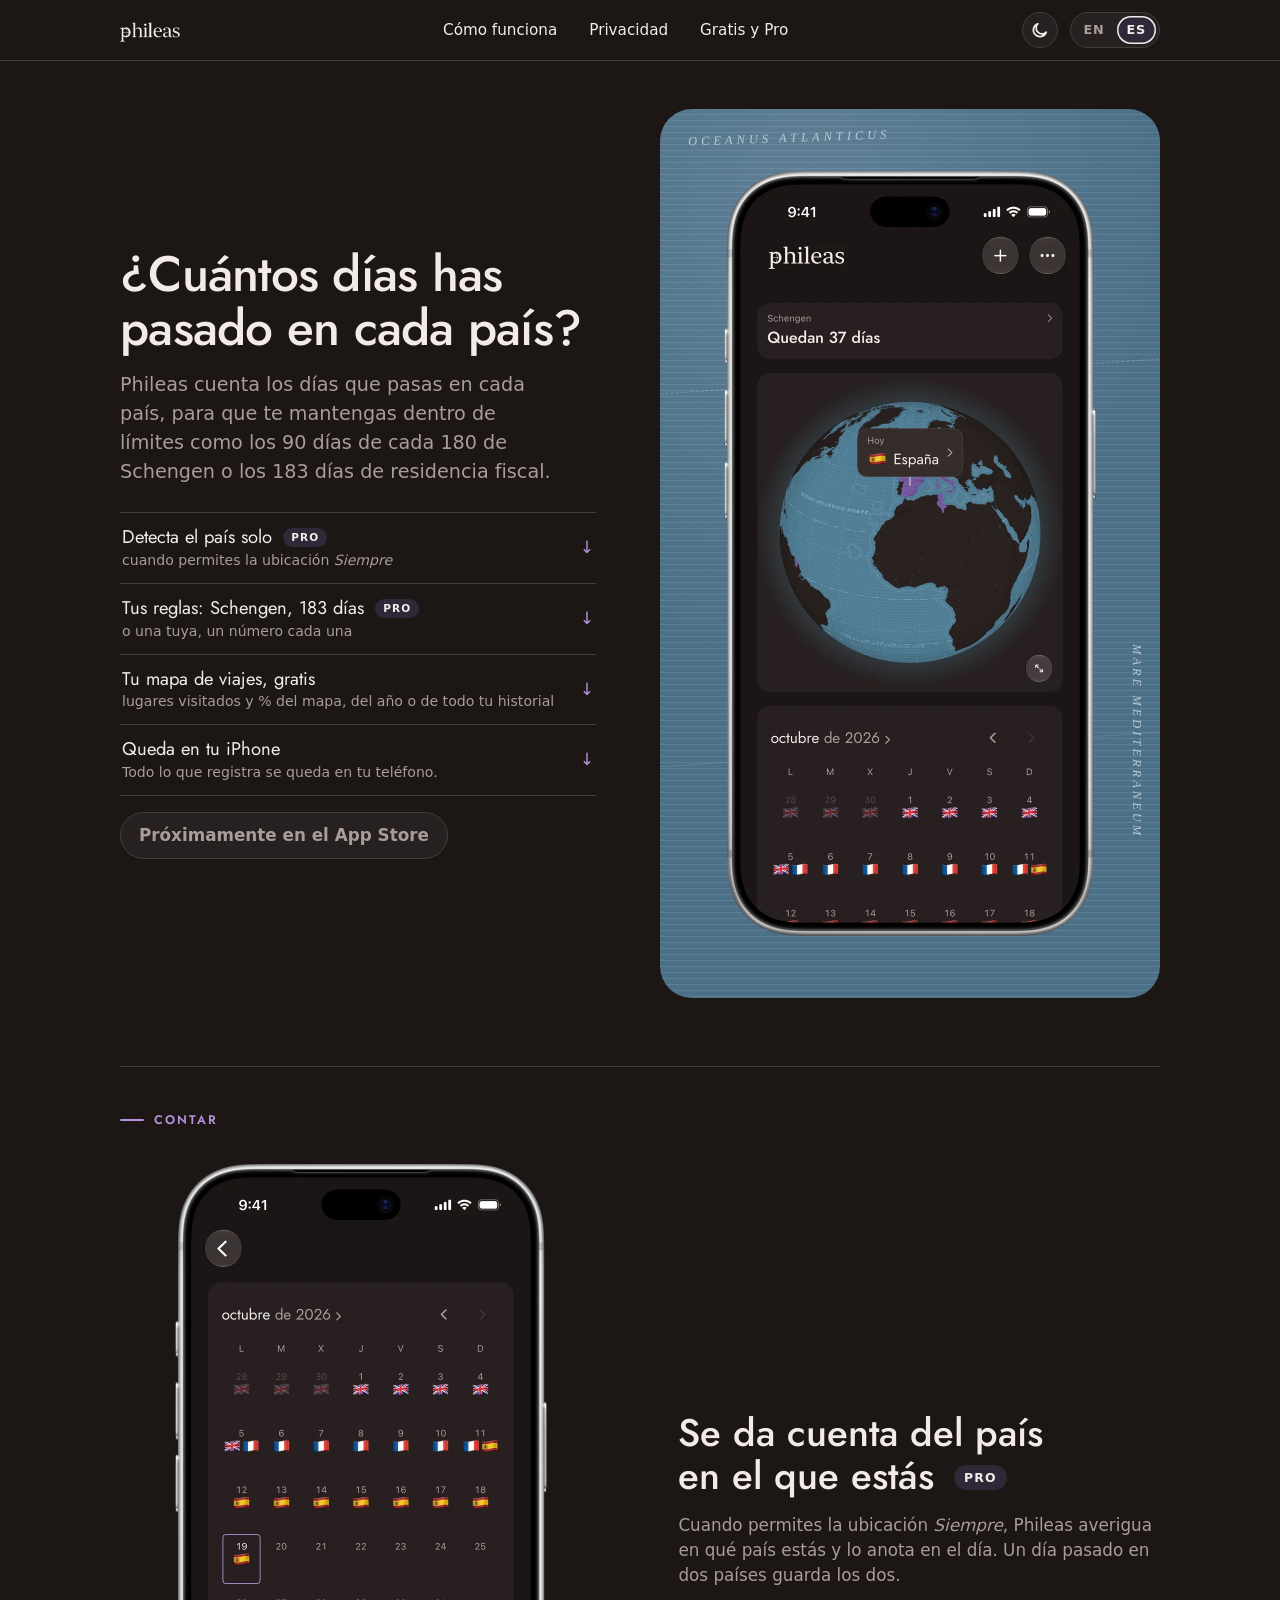
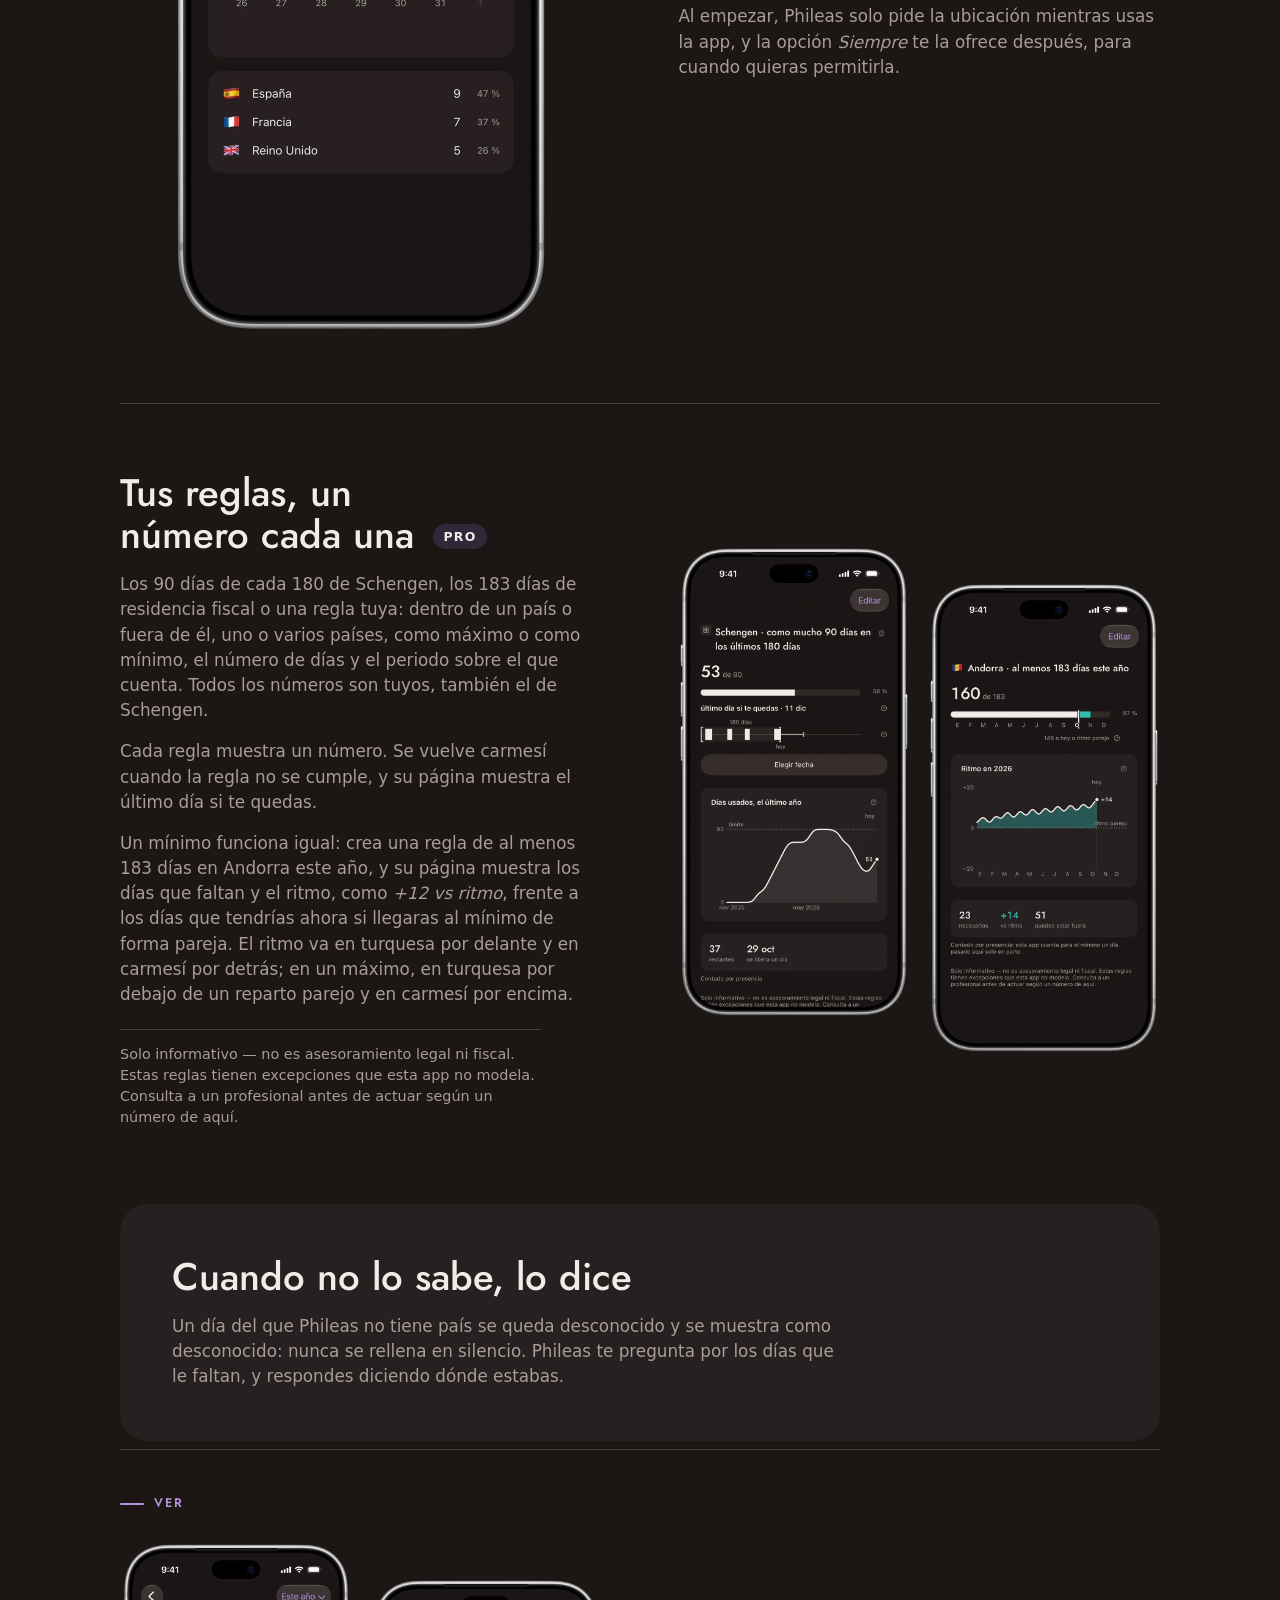
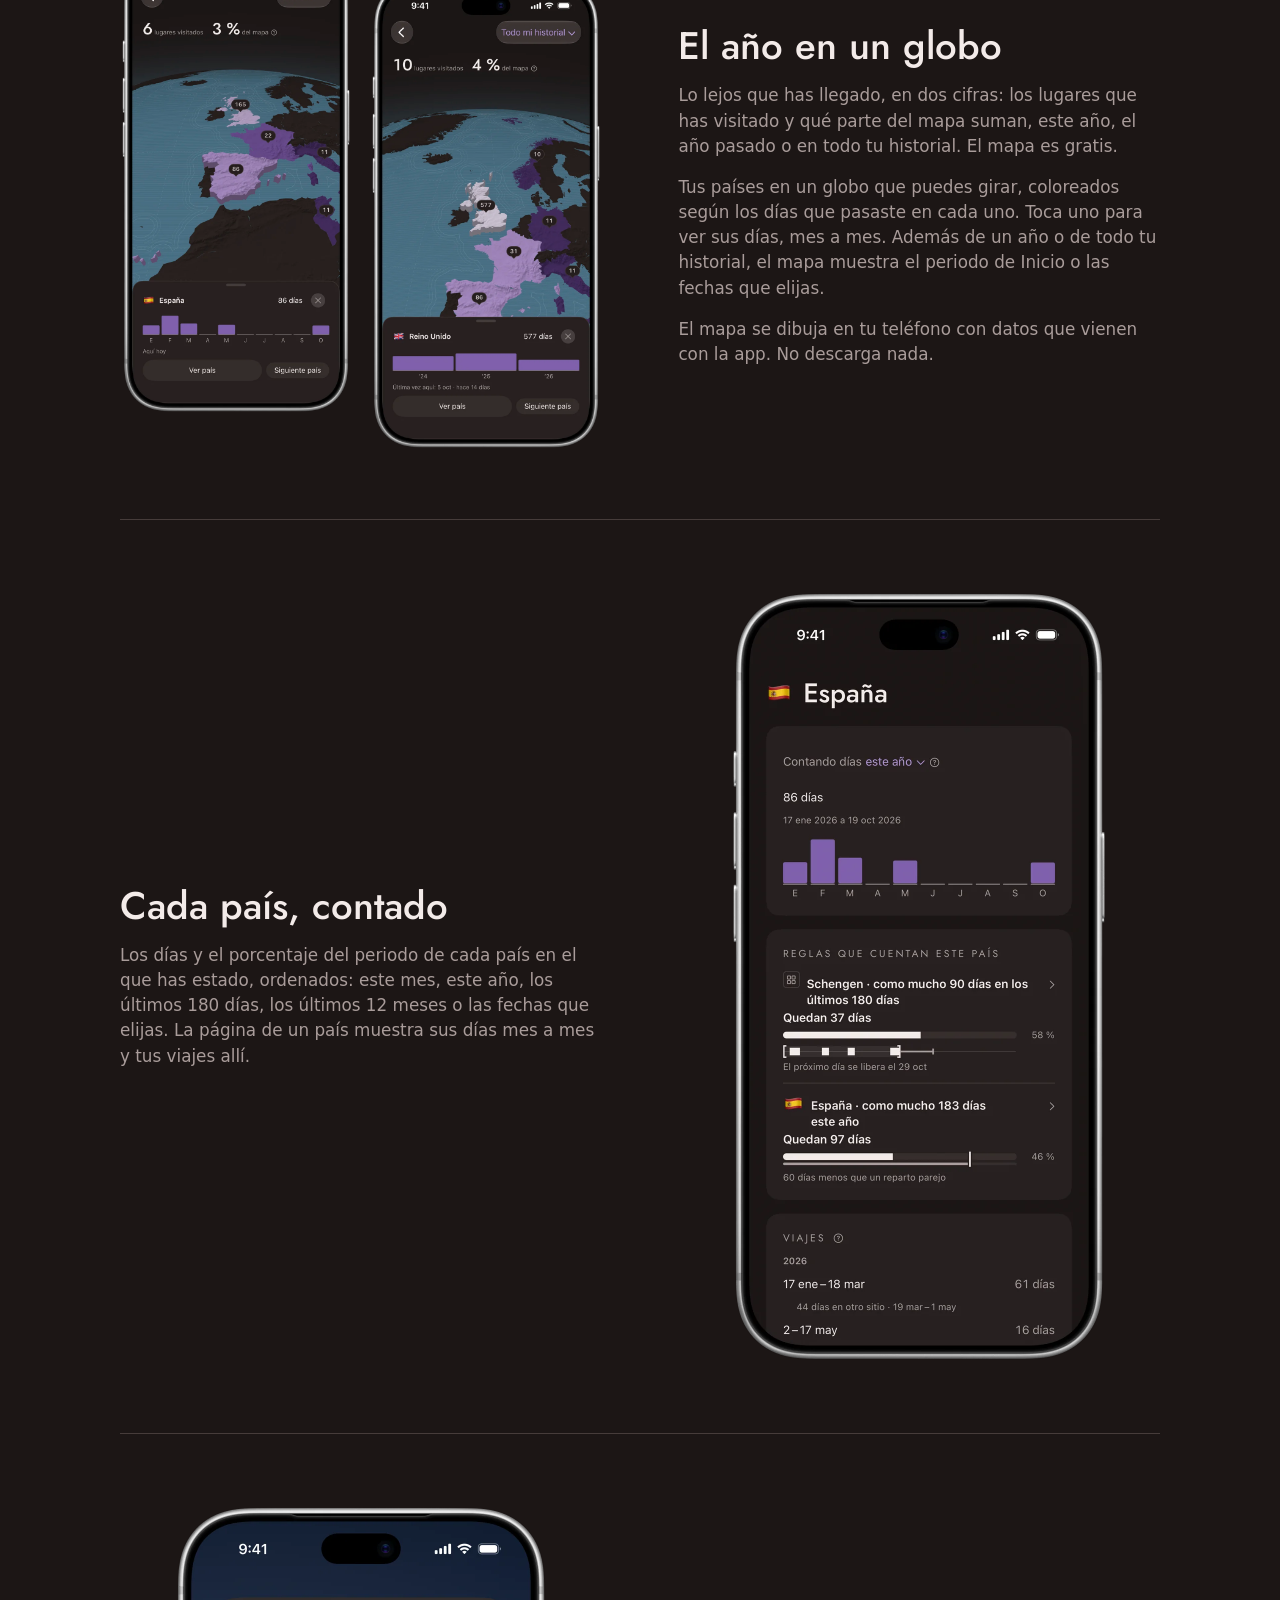
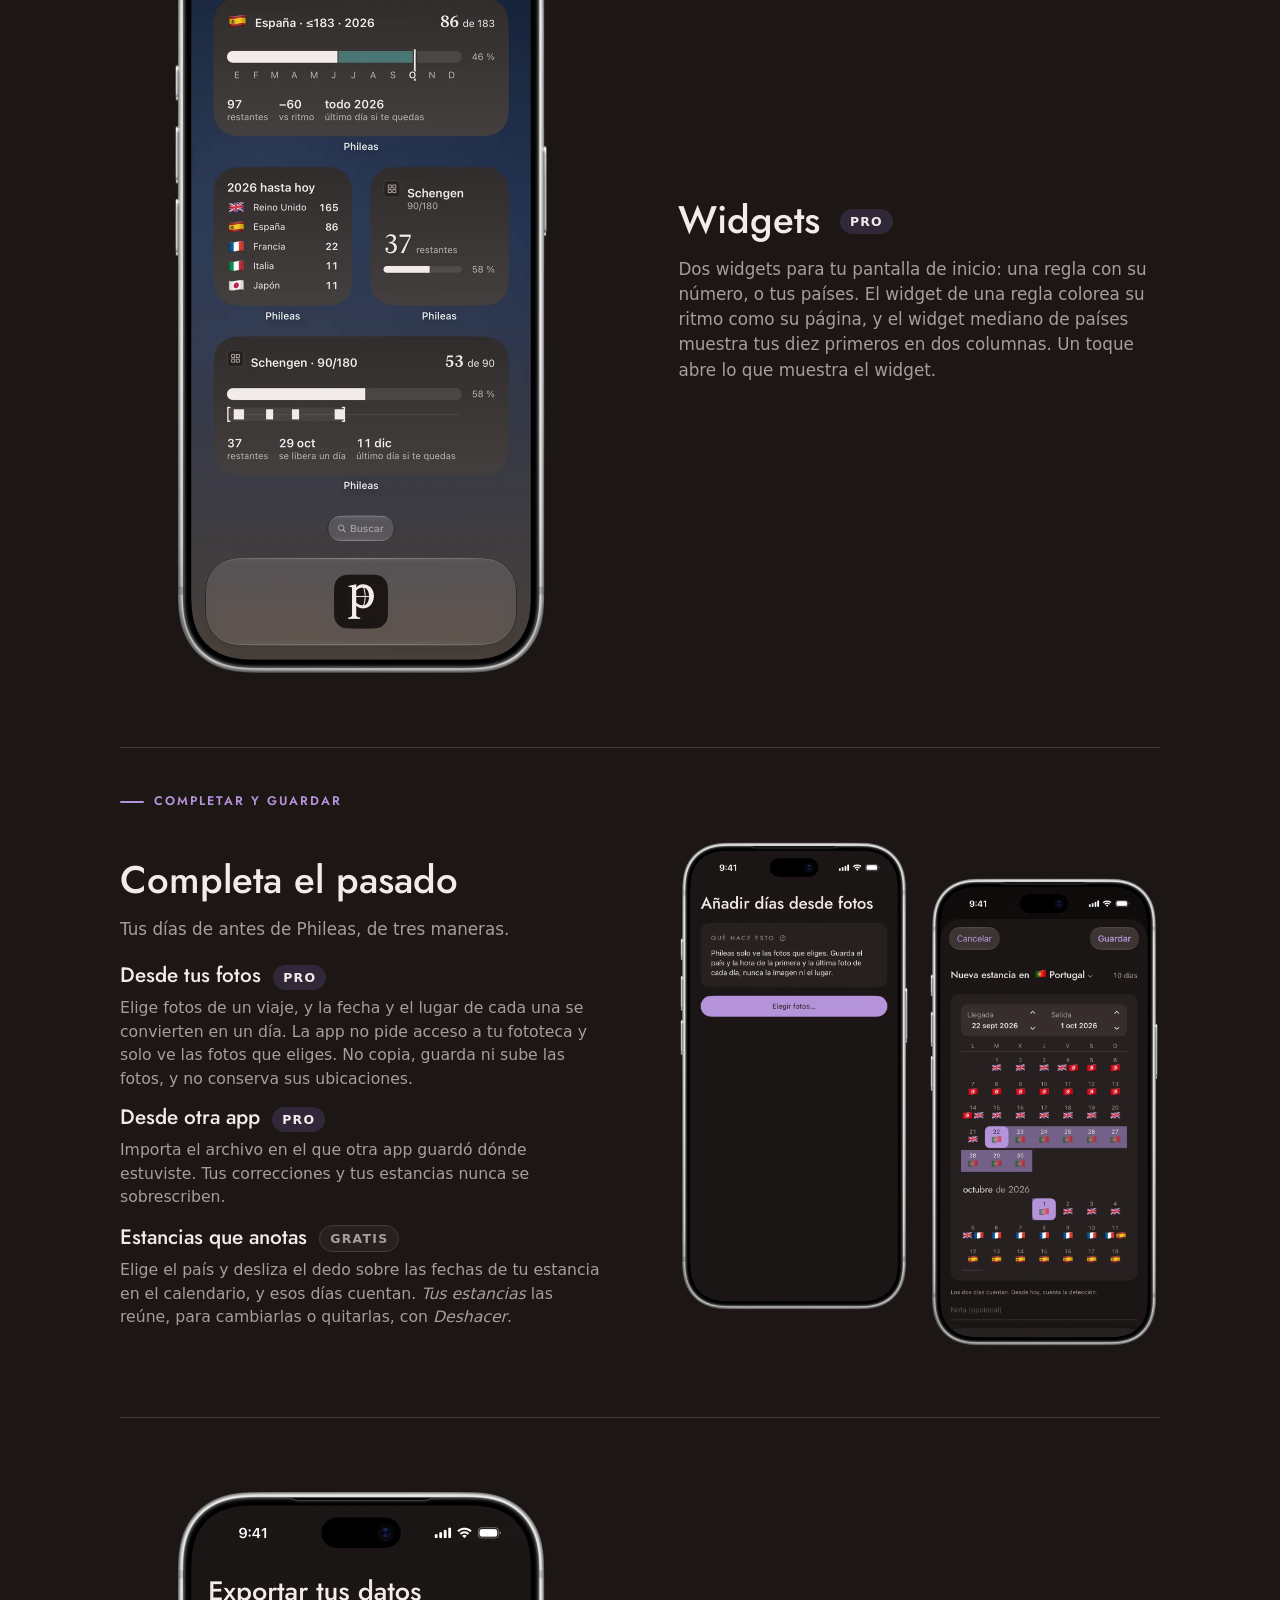
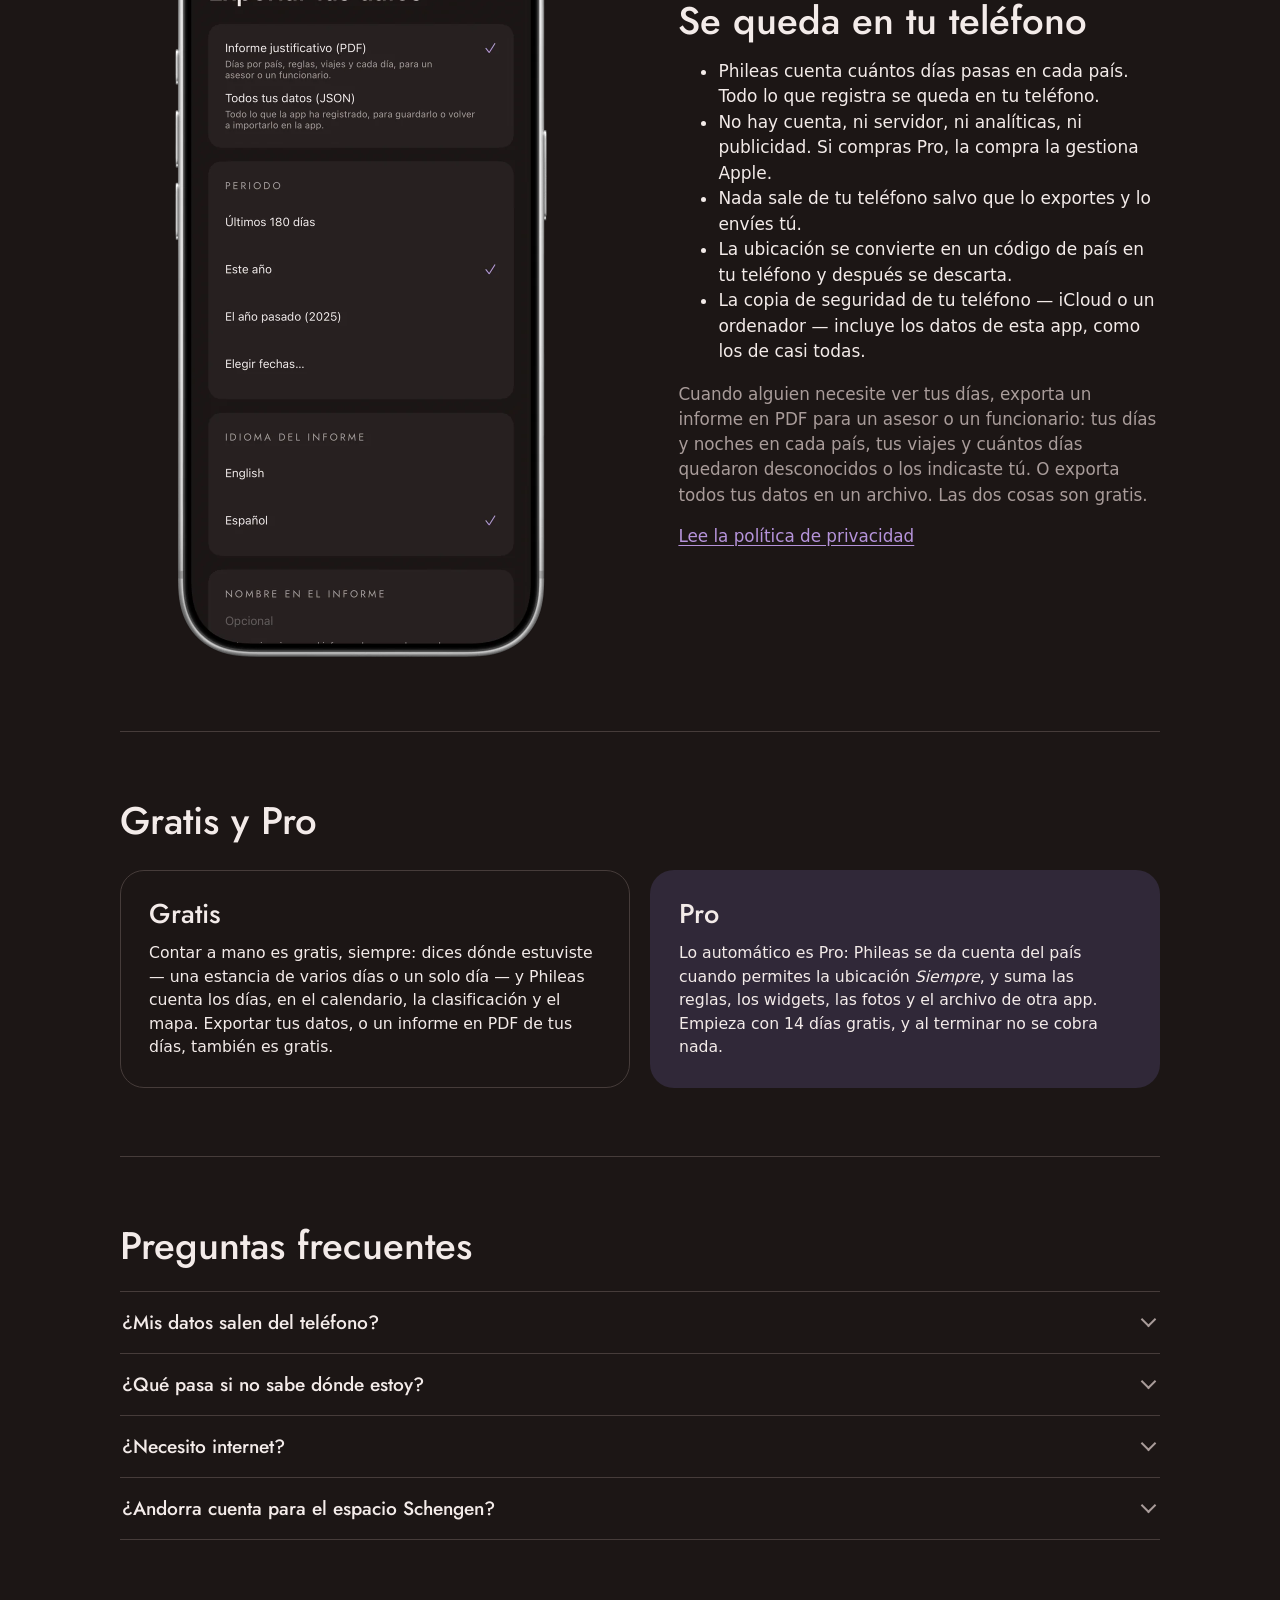
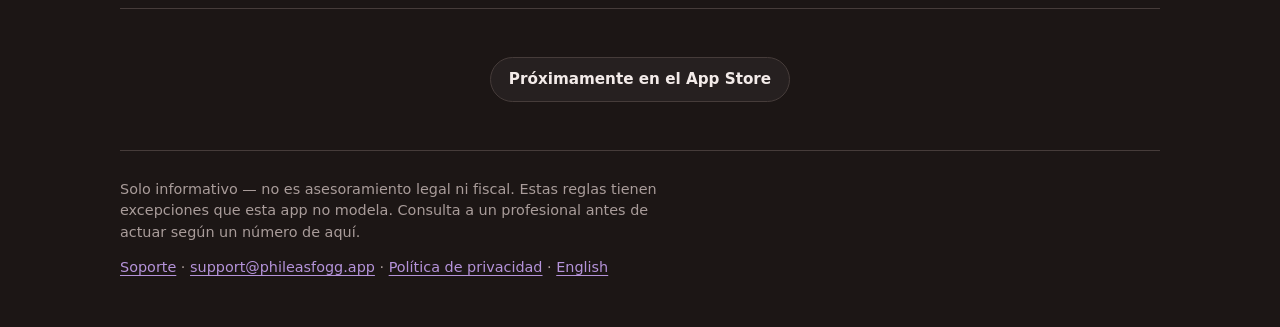
==== es/index.html @ a045a214 "The landing redrawn at build 40: new pictures (flags in lived order, the rules' colours, the widgets" ====
<!doctype html>
<html lang="es">
<head>
<meta charset="utf-8">
<meta name="viewport" content="width=device-width, initial-scale=1">
<title>Phileas — cuenta días por país: Schengen 90/180 y 183 días</title>
<meta name="description" content="Phileas cuenta los días que pasas en cada país para respetar límites como los 90 días de cada 180 de Schengen o los 183 de residencia fiscal.">
<meta name="color-scheme" content="dark">
<script>(function(){var K="phileas-theme",r=document.documentElement,w=1;function stored(){try{return localStorage.getItem(K)==="light"}catch(x){return null}}function show(l){if(l)r.setAttribute("data-theme","light");else r.removeAttribute("data-theme");var c=document.getElementById("theme-light");if(c)c.checked=l}function sync(){var l=stored();if(w&&l!==null)show(l)}sync();document.addEventListener("DOMContentLoaded",sync);window.addEventListener("pageshow",function(e){if(e.persisted)sync()});document.addEventListener("change",function(e){var c=e.target;if(c.id!=="theme-light")return;show(c.checked);try{if(c.checked)localStorage.setItem(K,"light");else localStorage.removeItem(K)}catch(x){w=0}})})();</script>
<link rel="canonical" href="https://phileasfogg.app/es/">
<link rel="alternate" hreflang="en" href="https://phileasfogg.app/">
<link rel="alternate" hreflang="es" href="https://phileasfogg.app/es/">
<link rel="alternate" hreflang="x-default" href="https://phileasfogg.app/">
<meta property="og:type" content="website">
<meta property="og:site_name" content="Phileas">
<meta property="og:title" content="Phileas — cuenta días por país: Schengen 90/180 y 183 días">
<meta property="og:description" content="Phileas cuenta los días que pasas en cada país para respetar límites como los 90 días de cada 180 de Schengen o los 183 de residencia fiscal.">
<meta property="og:url" content="https://phileasfogg.app/es/">
<meta property="og:locale" content="es_ES">
<meta property="og:image" content="https://phileasfogg.app/pictures/es/share-cc182453.jpg">
<meta property="og:image:width" content="1200">
<meta property="og:image:height" content="630">
<meta property="og:image:alt" content="Phileas en dos iPhone: un mapa de los países visitados este año y un mes con la bandera de cada día.">
<meta name="twitter:card" content="summary_large_image">
<meta name="twitter:title" content="Phileas — cuenta días por país: Schengen 90/180 y 183 días">
<meta name="twitter:description" content="Phileas cuenta los días que pasas en cada país para respetar límites como los 90 días de cada 180 de Schengen o los 183 de residencia fiscal.">
<meta name="twitter:image" content="https://phileasfogg.app/pictures/es/share-cc182453.jpg">
<meta name="twitter:image:alt" content="Phileas en dos iPhone: un mapa de los países visitados este año y un mes con la bandera de cada día.">
<link rel="icon" href="/favicon.svg" type="image/svg+xml">
<link rel="stylesheet" href="/site.css">
</head>
<body id="top">
<header class="bar">
<div class="bar-in">
<a class="logo" href="#top" aria-label="Phileas"><img class="v-d" src="/pictures/wordmark-dark.png" alt="" width="640" height="171"><img class="v-l" src="/pictures/wordmark-light.png" alt="" width="640" height="171" fetchpriority="low"></a>
<nav class="chips" aria-label="Secciones"><a class="chip" href="#count">Cómo funciona</a><a class="chip" href="#privacy">Privacidad</a><a class="chip" href="#plans">Gratis y Pro</a></nav>
<div class="end"><label class="theme"><input type="checkbox" role="switch" id="theme-light" autocomplete="off"><svg class="moon" aria-hidden="true" focusable="false" viewBox="0 0 16 16" width="18" height="18"><path d="M13.6 9.9A5.9 5.9 0 1 1 6.1 2.4a4.9 4.9 0 0 0 7.5 7.5z" fill="none" stroke="currentColor" stroke-width="1.5" stroke-linejoin="round"/></svg><svg class="sun" aria-hidden="true" focusable="false" viewBox="0 0 16 16" width="18" height="18"><circle cx="8" cy="8" r="2.9" fill="none" stroke="currentColor" stroke-width="1.5"/><path d="M8 1v1.7M8 13.3V15M1 8h1.7M13.3 8H15M3.05 3.05l1.2 1.2M11.75 11.75l1.2 1.2M3.05 12.95l1.2-1.2M11.75 4.25l1.2-1.2" stroke="currentColor" stroke-width="1.5" stroke-linecap="round"/></svg><span class="vh">Modo claro</span></label>
<nav class="lang" aria-label="Idioma"><a href="/" hreflang="en" lang="en" aria-label="English">EN</a><a href="/es/" hreflang="es" lang="es" aria-label="Español" aria-current="page">ES</a></nav></div>
</div>
</header>
<div class="site">
<main>
<section class="hero" id="hero">
<div class="words">
<h1 class="question">¿Cuántos días has pasado en cada país?</h1>
<p class="lead">Phileas cuenta los días que pasas en cada país, para que te mantengas dentro de límites como los 90 días de cada 180 de Schengen o los 183 días de residencia fiscal.</p>
<ul class="points"><li class="point"><a href="#detect"><span class="pt">Detecta el país solo <span class="tag">Pro</span></span><span class="pt-line">cuando permites la ubicación <em>Siempre</em></span><span class="arrow" aria-hidden="true">↓</span></a></li><li class="point"><a href="#rules"><span class="pt">Tus reglas: Schengen, 183 días <span class="tag">Pro</span></span><span class="pt-line">o una tuya, un número cada una</span><span class="arrow" aria-hidden="true">↓</span></a></li><li class="point"><a href="#globe"><span class="pt">Tu mapa de viajes, gratis</span><span class="pt-line">lugares visitados y % del mapa, del año o de todo tu historial</span><span class="arrow" aria-hidden="true">↓</span></a></li><li class="point"><a href="#privacy"><span class="pt">Queda en tu iPhone</span><span class="pt-line">Todo lo que registra se queda en tu teléfono.</span><span class="arrow" aria-hidden="true">↓</span></a></li></ul>
<p class="soon">Próximamente en el App Store</p>
</div>
<figure class="hero-pic">
<div class="ocean"><span class="sea one" aria-hidden="true">Oceanus Atlanticus</span><span class="sea two" aria-hidden="true">Mare Mediterraneum</span>
<div class="phone"><img class="shot v-d" src="/pictures/es/home-dark.webp" alt="Phileas en un iPhone: el número de la regla de Schengen, un globo con el país de hoy y los días del mes." width="760" height="1554" decoding="async"><img class="shot v-l" src="/pictures/es/home-light.webp" alt="Phileas en un iPhone: el número de la regla de Schengen, un globo con el país de hoy y los días del mes." width="760" height="1554" decoding="async" fetchpriority="low"></div></div>
</figure>
</section>
<div class="chapter" id="count" role="group" aria-labelledby="count-label">
<p class="eyebrow" id="count-label">Contar</p>
<section class="row flip" id="detect">
<div class="words"><h2>Se da cuenta del país en el que estás <span class="tag">Pro</span></h2>
<p>Cuando permites la ubicación <em>Siempre</em>, Phileas averigua en qué país estás y lo anota en el día. Un día pasado en dos países guarda los dos.</p>
<p>Al empezar, Phileas solo pide la ubicación mientras usas la app, y la opción <em>Siempre</em> te la ofrece después, para cuando quieras permitirla.</p></div>
<figure class="pic"><div class="phone"><img class="shot v-d" src="/pictures/es/month-dark.webp" alt="Un mes en Phileas, cada día marcado con el país en el que lo pasaste." width="760" height="1554" decoding="async" loading="lazy"><img class="shot v-l" src="/pictures/es/month-light.webp" alt="Un mes en Phileas, cada día marcado con el país en el que lo pasaste." width="760" height="1554" decoding="async" loading="lazy"></div></figure>
</section>
<section class="row" id="rules">
<div class="words"><h2>Tus reglas, un número cada una <span class="tag">Pro</span></h2>
<p>Los 90 días de cada 180 de Schengen, los 183 días de residencia fiscal o una regla tuya: dentro de un país o fuera de él, uno o varios países, como máximo o como mínimo, el número de días y el periodo sobre el que cuenta. Todos los números son tuyos, también el de Schengen.</p>
<p>Cada regla muestra un número. Se vuelve carmesí cuando la regla no se cumple, y su página muestra el último día si te quedas.</p>
<p>Un mínimo funciona igual: crea una regla de al menos 183 días en Andorra este año, y su página muestra los días que faltan y el ritmo, como <em>+12 vs ritmo</em>, frente a los días que tendrías ahora si llegaras al mínimo de forma pareja. El ritmo va en turquesa por delante y en carmesí por detrás; en un máximo, en turquesa por debajo de un reparto parejo y en carmesí por encima.</p><p class="fine">Solo informativo — no es asesoramiento legal ni fiscal. Estas reglas tienen excepciones que esta app no modela. Consulta a un profesional antes de actuar según un número de aquí.</p></div>
<figure class="pic"><div class="pair"><div class="phone"><img class="shot v-d" src="/pictures/es/rule-schengen-dark.webp" alt="La página de una regla de Schengen: los días usados de 90, el último día si te quedas y la cuenta del último año." width="760" height="1554" decoding="async" loading="lazy"><img class="shot v-l" src="/pictures/es/rule-schengen-light.webp" alt="La página de una regla de Schengen: los días usados de 90, el último día si te quedas y la cuenta del último año." width="760" height="1554" decoding="async" loading="lazy"></div><div class="phone"><img class="shot v-d" src="/pictures/es/rule-floor-dark.webp" alt="La página de una regla: al menos 183 días en Andorra este año, los días que faltan y el ritmo en turquesa." width="760" height="1554" decoding="async" loading="lazy"><img class="shot v-l" src="/pictures/es/rule-floor-light.webp" alt="La página de una regla: al menos 183 días en Andorra este año, los días que faltan y el ritmo en turquesa." width="760" height="1554" decoding="async" loading="lazy"></div></div></figure>
</section>
<section class="block panel" id="unknown">
<div class="section-head"><h2>Cuando no lo sabe, lo dice</h2></div>
<p>Un día del que Phileas no tiene país se queda desconocido y se muestra como desconocido: nunca se rellena en silencio. Phileas te pregunta por los días que le faltan, y respondes diciendo dónde estabas.</p>
</section>
</div><!-- /chapter -->
<div class="chapter" id="see" role="group" aria-labelledby="see-label">
<p class="eyebrow" id="see-label">Ver</p>
<section class="row flip" id="globe">
<div class="words"><h2>El año en un globo</h2>
<p>Lo lejos que has llegado, en dos cifras: los lugares que has visitado y qué parte del mapa suman, este año, el año pasado o en todo tu historial. El mapa es gratis.</p>
<p>Tus países en un globo que puedes girar, coloreados según los días que pasaste en cada uno. Toca uno para ver sus días, mes a mes. Además de un año o de todo tu historial, el mapa muestra el periodo de Inicio o las fechas que elijas.</p>
<p>El mapa se dibuja en tu teléfono con datos que vienen con la app. No descarga nada.</p></div>
<figure class="pic"><div class="pair"><div class="phone"><img class="shot v-d" src="/pictures/es/map-dark.webp" alt="El mapa: un globo con los países del año coloreados según sus días, los lugares visitados y los días de España mes a mes." width="760" height="1554" decoding="async" loading="lazy"><img class="shot v-l" src="/pictures/es/map-light.webp" alt="El mapa: un globo con los países del año coloreados según sus días, los lugares visitados y los días de España mes a mes." width="760" height="1554" decoding="async" loading="lazy"></div><div class="phone"><img class="shot v-d" src="/pictures/es/map-history-dark.webp" alt="El mapa en Todo mi historial: los lugares visitados y qué parte del mapa suman, sobre un globo con todos los países del historial." width="760" height="1554" decoding="async" loading="lazy"><img class="shot v-l" src="/pictures/es/map-history-light.webp" alt="El mapa en Todo mi historial: los lugares visitados y qué parte del mapa suman, sobre un globo con todos los países del historial." width="760" height="1554" decoding="async" loading="lazy"></div></div></figure>
</section>
<section class="row" id="countries">
<div class="words"><h2>Cada país, contado</h2>
<p>Los días y el porcentaje del periodo de cada país en el que has estado, ordenados: este mes, este año, los últimos 180 días, los últimos 12 meses o las fechas que elijas. La página de un país muestra sus días mes a mes y tus viajes allí.</p></div>
<figure class="pic"><div class="phone"><img class="shot v-d" src="/pictures/es/country-dark.webp" alt="La página de España: sus días mes a mes este año." width="760" height="1554" decoding="async" loading="lazy"><img class="shot v-l" src="/pictures/es/country-light.webp" alt="La página de España: sus días mes a mes este año." width="760" height="1554" decoding="async" loading="lazy"></div></figure>
</section>
<section class="row flip" id="widgets">
<div class="words"><h2>Widgets <span class="tag">Pro</span></h2>
<p>Dos widgets para tu pantalla de inicio: una regla con su número, o tus países. El widget de una regla colorea su ritmo como su página, y el widget mediano de países muestra tus diez primeros en dos columnas. Un toque abre lo que muestra el widget.</p></div>
<figure class="pic"><div class="phone"><img class="shot v-d" src="/pictures/es/widget-dark.webp" alt="Widgets de Phileas en la pantalla de inicio de un iPhone: los 183 días de España y la regla de Schengen, cada una con su número, y los países del año." width="760" height="1554" decoding="async" loading="lazy"><img class="shot v-l" src="/pictures/es/widget-light.webp" alt="Widgets de Phileas en la pantalla de inicio de un iPhone: los 183 días de España y la regla de Schengen, cada una con su número, y los países del año." width="760" height="1554" decoding="async" loading="lazy"></div></figure>
</section>
</div><!-- /chapter -->
<div class="chapter" id="keep" role="group" aria-labelledby="keep-label">
<p class="eyebrow" id="keep-label">Completar y guardar</p>
<section class="row" id="past">
<div class="words"><h2>Completa el pasado</h2>
<p>Tus días de antes de Phileas, de tres maneras.</p>
<div class="items"><article class="item"><h3>Desde tus fotos <span class="tag">Pro</span></h3><p>Elige fotos de un viaje, y la fecha y el lugar de cada una se convierten en un día. La app no pide acceso a tu fototeca y solo ve las fotos que eliges. No copia, guarda ni sube las fotos, y no conserva sus ubicaciones.</p></article><article class="item"><h3>Desde otra app <span class="tag">Pro</span></h3><p>Importa el archivo en el que otra app guardó dónde estuviste. Tus correcciones y tus estancias nunca se sobrescriben.</p></article><article class="item"><h3>Estancias que anotas <span class="tag free">Gratis</span></h3><p>Elige el país y desliza el dedo sobre las fechas de tu estancia en el calendario, y esos días cuentan. <em>Tus estancias</em> las reúne, para cambiarlas o quitarlas, con <em>Deshacer</em>.</p></article></div></div>
<figure class="pic"><div class="pair"><div class="phone"><img class="shot v-d" src="/pictures/es/photos-dark.webp" alt="Añadir días desde fotos, elegidas en el selector de fotos del sistema." width="760" height="1554" decoding="async" loading="lazy"><img class="shot v-l" src="/pictures/es/photos-light.webp" alt="Añadir días desde fotos, elegidas en el selector de fotos del sistema." width="760" height="1554" decoding="async" loading="lazy"></div><div class="phone"><img class="shot v-d" src="/pictures/es/stays-dark.webp" alt="Una estancia nueva: su país y sus fechas pintadas en el calendario." width="760" height="1554" decoding="async" loading="lazy"><img class="shot v-l" src="/pictures/es/stays-light.webp" alt="Una estancia nueva: su país y sus fechas pintadas en el calendario." width="760" height="1554" decoding="async" loading="lazy"></div></div></figure>
</section>
<section class="row flip" id="privacy">
<div class="words"><h2>Se queda en tu teléfono</h2>
<ul><li>Phileas cuenta cuántos días pasas en cada país. Todo lo que registra se queda en tu teléfono.</li><li>No hay cuenta, ni servidor, ni analíticas, ni publicidad. Si compras Pro, la compra la gestiona Apple.</li><li>Nada sale de tu teléfono salvo que lo exportes y lo envíes tú.</li><li>La ubicación se convierte en un código de país en tu teléfono y después se descarta.</li><li>La copia de seguridad de tu teléfono — iCloud o un ordenador — incluye los datos de esta app, como los de casi todas.</li></ul>
<p>Cuando alguien necesite ver tus días, exporta un informe en PDF para un asesor o un funcionario: tus días y noches en cada país, tus viajes y cuántos días quedaron desconocidos o los indicaste tú. O exporta todos tus datos en un archivo. Las dos cosas son gratis.</p>
<p><a href="/privacy/#espanol">Lee la política de privacidad</a></p></div>
<figure class="pic"><div class="phone"><img class="shot v-d" src="/pictures/es/export-dark.webp" alt="Exportar un informe en PDF de tus días, elegido para este año." width="760" height="1554" decoding="async" loading="lazy"><img class="shot v-l" src="/pictures/es/export-light.webp" alt="Exportar un informe en PDF de tus días, elegido para este año." width="760" height="1554" decoding="async" loading="lazy"></div></figure>
</section>
</div><!-- /chapter -->
<section class="block" id="plans">
<div class="section-head"><h2>Gratis y Pro</h2></div>
<div class="cards"><article class="item"><h3>Gratis</h3><p>Contar a mano es gratis, siempre: dices dónde estuviste — una estancia de varios días o un solo día — y Phileas cuenta los días, en el calendario, la clasificación y el mapa. Exportar tus datos, o un informe en PDF de tus días, también es gratis.</p></article><article class="item"><h3>Pro</h3><p>Lo automático es Pro: Phileas se da cuenta del país cuando permites la ubicación <em>Siempre</em>, y suma las reglas, los widgets, las fotos y el archivo de otra app. Empieza con 14 días gratis, y al terminar no se cobra nada.</p></article></div>
</section>
<section class="block faq" id="faq">
<div class="section-head"><h2>Preguntas frecuentes</h2></div>
<div class="faq-list"><details class="qa"><summary><h3>¿Mis datos salen del teléfono?</h3></summary><p>Nada sale de tu teléfono salvo que lo exportes y lo envíes tú. No hay cuenta, ni servidor, ni analíticas, ni publicidad. Si compras Pro, la compra la gestiona Apple. La copia de seguridad de tu teléfono — iCloud o un ordenador — incluye los datos de esta app, como los de casi todas. La app no los envía; lo hace tu teléfono, si tienes las copias activadas.</p></details><details class="qa"><summary><h3>¿Qué pasa si no sabe dónde estoy?</h3></summary><p>El día se queda desconocido, y Phileas lo muestra como desconocido: nunca lo rellena en silencio. Te pregunta por los días que le faltan, y respondes diciendo dónde estabas, un día o una estancia de varios.</p></details><details class="qa"><summary><h3>¿Necesito internet?</h3></summary><p>Phileas cuenta tus días en tu teléfono. El mapa se dibuja en tu teléfono con datos que vienen con la app. No descarga nada. Comprar Pro, empezar la prueba de 14 días o restaurar una compra pasa por el App Store, que necesita conexión.</p></details><details class="qa"><summary><h3>¿Andorra cuenta para el espacio Schengen?</h3></summary><p>Solo si la activas. Mónaco, San Marino, la Ciudad del Vaticano y Andorra cuentan como países propios, y para el espacio Schengen solo si los activas, en Ajustes, en Territorios. Phileas cuenta los días en Åland como días en el espacio Schengen. Phileas cuenta los días en Gibraltar como días en el espacio Schengen desde el 15 de julio de 2026, según el Gobierno británico.</p></details></div>
</section>
<div class="closing"><p class="soon">Próximamente en el App Store</p></div>
</main>
<footer id="footer">
<p class="disclaimer">Solo informativo — no es asesoramiento legal ni fiscal. Estas reglas tienen excepciones que esta app no modela. Consulta a un profesional antes de actuar según un número de aquí.</p>
<nav class="links"><a href="/support/#espanol">Soporte</a> · <a href="mailto:support@phileasfogg.app">support@phileasfogg.app</a> · <a href="/privacy/#espanol">Política de privacidad</a> · <a href="/" hreflang="en" lang="en">English</a></nav>
</footer>
</div>
</body>
</html>
---- site.css ----
/* The landing (11 §6.1): the app's paper, its panels and Globe violet (09 §3); the titles in Jost, the
   app's since ADR-178 (Atlas, widened to the site by the owner, 2026-10-19), from this site's own /fonts/
   (OFL, its licence beside them) — nothing from another host, no script but the theme's; the serif stays
   for the sea names, as in the app. Written by docs/store/build_site.py. */
@font-face{font-family:"Jost";font-style:normal;font-weight:400;font-display:swap;src:url(/fonts/Jost-Regular.ttf) format("truetype")}
@font-face{font-family:"Jost";font-style:normal;font-weight:500;font-display:swap;src:url(/fonts/Jost-Medium.ttf) format("truetype")}
@font-face{font-family:"Jost";font-style:normal;font-weight:600;font-display:swap;src:url(/fonts/Jost-SemiBold.ttf) format("truetype")}
:root{--surface:#1C1615;--panel:#262020;--ink:#F3EBE9;--ink2:#A99C9A;--hairline:#463C3A;--brand:#B593DA;--brand-tint:#302838;--ocean:#4C7088;--ocean-line:rgba(255,255,255,.10);--ocean-ink:rgba(255,255,255,.6);
--serif:ui-serif,"New York",Georgia,"Times New Roman",serif;
--sans:-apple-system,BlinkMacSystemFont,system-ui,"Segoe UI",Roboto,Helvetica,Arial,sans-serif;
--title:"Jost",var(--sans);
--gutter:clamp(16px,4vw,40px);--ocean-side:clamp(24px,4vw,56px);--bar-h:3.75rem;--gap:clamp(36px,5.5vw,68px);
--step-h2:clamp(1.7rem,3.2vw,2.4rem);--step-lead:clamp(1.05rem,1.5vw,1.2rem);color-scheme:dark}
:root:has(#theme-light:checked){--surface:#FEF8F7;--panel:#F6F0EF;--ink:#3E3230;--ink2:#766A69;--hairline:#E3DBDA;--brand:#7B57A8;--brand-tint:#E7D6F7;--ocean:#5F86A3;--ocean-line:rgba(255,255,255,.16);--ocean-ink:rgba(255,255,255,.72);color-scheme:light}
:root[data-theme=light]{--surface:#FEF8F7;--panel:#F6F0EF;--ink:#3E3230;--ink2:#766A69;--hairline:#E3DBDA;--brand:#7B57A8;--brand-tint:#E7D6F7;--ocean:#5F86A3;--ocean-line:rgba(255,255,255,.16);--ocean-ink:rgba(255,255,255,.72);color-scheme:light}
*{box-sizing:border-box}
/* An anchor, and a link reached with the keyboard, land below the sticky bar (11 §6.1, Navigation; R-REL-5
   AC7): padding on the scroller covers both, and the bar's height is in rem so it grows with the text. */
html{-webkit-text-size-adjust:100%;scroll-padding-top:calc(var(--bar-h) + 12px)}
body{margin:0;background:var(--surface);color:var(--ink);font:1.0625rem/1.5 var(--sans)}
.site{max-width:1120px;margin:0 auto;padding:0 var(--gutter) 40px}
h1,h2,h3{font-family:var(--title);font-weight:500;letter-spacing:0;line-height:1.1;text-wrap:balance;margin:0}
p{margin:0}
a{color:var(--brand);text-underline-offset:3px}
a:focus-visible{outline:2px solid var(--brand);outline-offset:3px;border-radius:6px}
figure{margin:0}
/* The bar (11 §6.1, Navigation): sticky and opaque on the paper, a hairline under it. */
.bar{position:sticky;top:0;z-index:20;background:var(--surface);border-bottom:1px solid var(--hairline)}
/* The links centred in what the wordmark and the end leave, never under them (the UX review, 2026-10-13:
   1fr auto 1fr overlapped from 821 to about 1050 px once the appearance control joined the end). */
.bar-in{max-width:1120px;margin:0 auto;padding:0 var(--gutter);min-height:var(--bar-h);display:grid;grid-template-columns:auto minmax(0,1fr) auto;align-items:center;gap:16px}
.logo{justify-self:start;display:block;line-height:0;padding:4px 0}
.logo img{display:block;height:24px;width:auto}
.chips{display:flex;gap:4px;justify-self:center;min-width:0;max-width:100%;overflow-x:auto;scrollbar-width:none}
.chips::-webkit-scrollbar{display:none}
.chip{display:inline-block;white-space:nowrap;padding:7px 14px;border-radius:999px;color:var(--ink);text-decoration:none;font-size:.95rem}
.chip:hover{background:var(--panel)}
.chip:focus-visible{outline-offset:-2px}   /* inside the pill: the chip row clips what is outside it */
.end{justify-self:end;display:flex;align-items:center;gap:12px;min-width:0}
.lang{display:flex;gap:2px;padding:3px;border-radius:999px;border:1px solid var(--hairline);background:var(--panel)}
.lang a{display:inline-block;font-size:.8rem;font-weight:600;letter-spacing:.06em;padding:4px 10px;border-radius:999px;color:var(--ink2);text-decoration:none}
.lang a[aria-current]{background:var(--brand-tint);color:var(--ink);box-shadow:inset 0 0 0 1.5px var(--ink)}
/* A picture is Apple's bezel with the screen in it, shown as is: no border, radius, shadow, background,
   filter or motion of ours, in any state (11 §6.1, The pictures; R-REL-5 AC11). */
.shot{display:block;width:100%;height:auto}
/* The hero, read in five seconds: the question, the sentence, four points. */
.hero{display:grid;grid-template-columns:minmax(0,1fr) minmax(min(100%,calc(380px + 2 * var(--ocean-side))),1.05fr);gap:clamp(28px,5vw,64px);align-items:center;padding-block:clamp(24px,4vw,48px) var(--gap)}
.hero .question{color:var(--ink);font-family:var(--title);font-size:clamp(2rem,4.2vw,3.1rem);line-height:1.08;letter-spacing:-.015em;text-wrap:balance}
.hero .lead{margin-top:16px;font-size:var(--step-lead);color:var(--ink2);max-width:36ch}
.points{list-style:none;margin:26px 0 0;padding:0;border-top:1px solid var(--hairline);max-width:32rem}
.point a{display:grid;grid-template-columns:minmax(0,1fr) auto;column-gap:16px;padding:12px 2px;border-bottom:1px solid var(--hairline);color:var(--ink);text-decoration:none}
.pt{font-family:var(--title);font-size:1.15rem;line-height:1.3}
.pt .tag{font-size:.66rem;padding:2px 8px;margin-left:.5em;vertical-align:.2em}
.pt-line{grid-column:1;margin-top:2px;font-size:.88rem;line-height:1.4;color:var(--ink2)}
.arrow{grid-column:2;grid-row:1/span 2;align-self:center;color:var(--brand)}
.point a:hover .pt{color:var(--brand)}
.soon{display:inline-block;margin-top:26px;padding:10px 18px;border-radius:999px;border:1px solid var(--hairline);background:var(--panel);color:var(--ink);font-size:.95rem;font-weight:600}
/* The hero's phone the one width too (11 §6.1, The pictures, 2026-10-13): its column holds the phone and the
   ocean's sides wherever two columns fit; the sides were up to 72 px, which drew it 356 at 1280. */
.ocean{position:relative;border-radius:32px;padding:clamp(28px,5vw,56px) var(--ocean-side);
background:repeating-linear-gradient(180deg,transparent 0 5px,var(--ocean-line) 5px 6px),radial-gradient(120% 90% at 30% 10%,rgba(255,255,255,.10),transparent 60%),var(--ocean)}
/* The ocean clips nothing (it holds a phone that may not be cropped): its lines end inside its edges. */
.ocean::before,.ocean::after{content:"";position:absolute;left:0;right:0;border-top:1.5px dashed var(--ocean-ink);opacity:.35;transform:rotate(-4deg)}
.ocean::before{top:30%}.ocean::after{top:72%;border-top-style:dotted}
.sea{position:absolute;z-index:1;font-family:var(--serif);font-style:italic;letter-spacing:.32em;text-transform:uppercase;font-size:.78rem;color:var(--ocean-ink);white-space:nowrap}
.sea.one{top:clamp(8px,2vw,20px);left:clamp(14px,3vw,28px);transform:rotate(-2deg)}.sea.two{bottom:18%;right:clamp(4px,1.2vw,14px);writing-mode:vertical-rl;letter-spacing:.24em}
/* The phone whole in its ocean, never running off its edge (Apple: no cropping). */
.ocean .phone{position:relative;z-index:2;max-width:380px;margin:0 auto}
.fine{margin-top:14px;font-size:.8rem;line-height:1.45;color:var(--ink2);max-width:46ch}
/* Three chapters, a small label above each (11 §6.1, Navigation). */
.chapter{border-top:1px solid var(--hairline);padding-top:clamp(28px,4vw,44px)}
.eyebrow{display:flex;align-items:center;gap:10px;font-family:var(--title);font-size:.78rem;font-weight:600;letter-spacing:.16em;text-transform:uppercase;color:var(--brand)}
.eyebrow::before{content:"";width:24px;height:2px;border-radius:2px;background:currentColor}
.chapter>.eyebrow+section{border-top:0;padding-top:clamp(16px,2.5vw,28px)}
.chapter>.eyebrow+.block.panel{margin-top:20px}
/* The picture's column holds the one width wherever two columns fit (it drew a row's phone 353 just
   above the 820 px break, beside the hero's 380): the words' column gives way. */
.row{display:grid;grid-template-columns:minmax(0,1fr) minmax(min(100%,380px),1fr);gap:clamp(28px,6vw,80px);align-items:center;padding-block:var(--gap);border-top:1px solid var(--hairline)}
.row.flip{grid-template-columns:minmax(min(100%,380px),1fr) minmax(0,1fr)}.row.flip .words{order:2}
.words{max-width:30rem;min-width:0}
.words h2,.section-head h2{font-size:var(--step-h2)}
.words>p,.block>p{margin-top:16px;color:var(--ink2);font-size:1.05rem;max-width:62ch}
/* The disclaimer, once where the rules are explained (11 §6.1, Must say, 2026-10-13). */
.words>p.fine{margin-top:22px;padding-top:14px;border-top:1px solid var(--hairline);font-size:.9rem;line-height:1.45;max-width:46ch}
/* Text on the tint is ink: brand on brand-tint is 4.09 and fails AA (09 §3); ink is 9.0 light, 12.0 dark. */
.tag{display:inline-block;margin:0 0 0 .5em;font-family:var(--sans);font-size:.78rem;letter-spacing:.1em;text-transform:uppercase;color:var(--ink);background:var(--brand-tint);padding:4px 10px;border-radius:999px;font-weight:600;line-height:1.4;vertical-align:middle;white-space:nowrap}
h2 .tag{margin-left:.6em;position:relative;top:-.2em}
.tag.free{color:var(--ink2);background:var(--panel);border:1px solid var(--hairline)}
.pic{min-width:0;display:flex;flex-direction:column;align-items:center}
/* The boxes are the framed phone's, one width for every single phone (the widgets' too, since 2026-10-13):
   the screen inside them the 340 it was before the bezel. */
.pic>.phone{width:min(380px,100%)}
.pair{display:grid;grid-template-columns:1fr 1fr;gap:18px;width:min(604px,100%);align-items:start}
.pair .phone:last-child{margin-top:36px}
.items{display:grid;gap:16px;margin-top:22px}
.item h3{font-size:1.3rem}
.item p{margin-top:6px;color:var(--ink2);font-size:.98rem}
.block{padding-block:var(--gap);border-top:1px solid var(--hairline)}
.block.panel{border-top:0;margin-block:8px;padding:clamp(28px,5vw,52px);border-radius:28px;background:var(--panel)}
.block.panel+.row{border-top:0}
.section-head{max-width:36rem}
.facts{list-style:none;display:grid;grid-template-columns:repeat(auto-fit,minmax(min(100%,300px),1fr));gap:0 28px;margin:28px 0 0;padding:0;border-top:1px solid var(--hairline)}
.facts li{padding:18px 0;border-bottom:1px solid var(--hairline);font-family:var(--title);font-size:1.2rem;line-height:1.35}
.cards{display:grid;grid-template-columns:repeat(auto-fit,minmax(min(100%,320px),1fr));gap:20px;margin-top:28px}
.cards .item{border-radius:24px;padding:28px;border:1px solid var(--hairline)}
.cards .item:last-child{background:var(--brand-tint);border-color:transparent}
.cards .item h3{font-size:1.7rem}
.cards .item p{margin-top:12px;color:var(--ink)}
/* The questions, then the App Store line again (11 §6.1, Navigation). Each question a disclosure, closed,
   one column (the owner, 2026-10-19: "algo colapsable, para que se vea más limpio"): the browser's own
   <details>, no script; its marker replaced by a chevron that turns, and the answer found by the
   browser's find-in-page. */
.faq-list{margin-top:24px;border-top:1px solid var(--hairline)}
.qa{border-bottom:1px solid var(--hairline)}
.qa summary{display:grid;grid-template-columns:minmax(0,1fr) auto;align-items:center;gap:16px;padding:18px 2px;cursor:pointer;list-style:none}
.qa summary::-webkit-details-marker{display:none}
.qa summary:focus-visible{outline:2px solid var(--brand);outline-offset:3px;border-radius:6px}
.qa summary h3{font-size:1.2rem;line-height:1.3}
.qa summary::after{content:"";width:9px;height:9px;margin-right:4px;border-right:2px solid var(--ink2);border-bottom:2px solid var(--ink2);transform:translateY(-3px) rotate(45deg);transition:transform .2s}
.qa[open] summary::after{transform:translateY(2px) rotate(-135deg)}
.qa p{padding:0 45px 20px 2px;color:var(--ink2)}
@media (prefers-reduced-motion:reduce){.qa summary::after{transition:none}}
.closing{display:flex;justify-content:center;padding-block:clamp(28px,4vw,48px);border-top:1px solid var(--hairline)}
.closing .soon{margin-top:0}
footer{border-top:1px solid var(--hairline);padding-block:28px 8px;display:grid;gap:14px;color:var(--ink2);font-size:.9rem}
footer .disclaimer{max-width:60ch}
@media (max-width:820px){:root{--bar-h:6.75rem}
.bar-in{min-height:0;grid-template-columns:minmax(0,1fr) auto;grid-template-areas:"logo end" "chips chips";row-gap:6px;padding-top:10px}
.logo{grid-area:logo}.end{grid-area:end}
/* The links become a row of chips that scrolls sideways; the page never does (R-REL-5 AC7). */
.chips{grid-area:chips;justify-self:stretch;min-width:0;overflow-x:auto;overscroll-behavior-x:contain;scrollbar-width:none;gap:8px;
margin-inline:calc(-1 * var(--gutter));padding:3px var(--gutter) 11px}
.chips::-webkit-scrollbar{display:none}
.chip{background:var(--panel);border:1px solid var(--hairline);padding:6px 14px;font-size:.9rem}
.hero,.row,.row.flip{grid-template-columns:minmax(0,1fr)}.row.flip .words{order:0}.hero{padding-block:20px var(--gap)}
.pair{grid-template-columns:minmax(0,1fr);width:min(380px,100%);gap:24px}.pair .phone:last-child{margin-top:0}}
/* A phone: EN · ES beside the wordmark, the toggle at the end of the chip row, so the first row holds
   two things at 320 px and at 200 % text (the UX review, 2026-10-13; R-REL-5 AC7). */
@media (max-width:520px){.bar-in{grid-template-areas:"logo lang" "chips theme"}
.end{display:contents}.lang{grid-area:lang;justify-self:end}
.bar .theme{grid-area:theme;justify-self:end;align-self:start}
.chips{margin-inline:calc(-1 * var(--gutter)) 0;padding-right:20px;
-webkit-mask-image:linear-gradient(to right,#000 calc(100% - 20px),transparent);mask-image:linear-gradient(to right,#000 calc(100% - 20px),transparent)}
/* The hero's framed phone keeps its screen near the size it had before the bezel: a narrower sea around
   it, and the vertical sea's name, which would sit against the phone's side, left out. Every other phone
   leaves the same room each side, so the hero's and a row's are still one width (11 §6.1, The pictures). */
:root{--phone-inset:12px}
.ocean{padding-inline:var(--phone-inset)}.sea.two{display:none}
.pic>.phone,.pair{width:min(380px,100% - 2 * var(--phone-inset))}}
/* A phone held sideways: the bar scrolls away rather than keep a quarter of the screen. */
@media (max-height:520px){.bar{position:static}html{scroll-padding-top:12px}}
/* No rise for the hero's phone since the bezel (Apple: no animating the product image). */
@media (prefers-reduced-motion:no-preference){html{scroll-behavior:smooth}}
/* The documents (11 §6.1, The documents): /privacy/, /support/ and the 404, whose root has class="doc" —
   the landing's bar in one row, its type and tokens; the policy set as a legal text, about 68 characters a line. */
html.doc{--bar-h:3.75rem}
.doc .bar-in{display:flex;flex-wrap:wrap;align-items:center;justify-content:space-between;gap:8px 16px;min-height:var(--bar-h);padding-block:8px}
.doc .end{display:flex;align-items:center;gap:12px}
.doc .lang a{color:var(--ink)}
@media (hover:hover){.doc .lang a:hover{background:var(--brand-tint)}}
.doc-head{padding-block:clamp(36px,7vw,84px) clamp(28px,4.5vw,48px);max-width:46rem}
.doc-head h1{font-size:clamp(2.4rem,5.6vw,3.7rem);line-height:1.04;letter-spacing:-.02em}
.doc-alt{margin-top:10px;font-family:var(--title);font-size:clamp(1.2rem,2.3vw,1.55rem);line-height:1.25;color:var(--ink2)}
.doc-meta{margin-top:26px;font-size:.92rem;line-height:1.5;color:var(--ink2);overflow-wrap:break-word}
.doc-meta .sep{margin-inline:.6em;color:var(--ink2)}
@media (max-width:520px){.doc-meta .sep{display:none}.doc-meta a{display:block;margin-top:2px;width:fit-content}}
.doc-links{margin-top:26px}
/* Each language of the policy: its label, the date, the jump to the other; the contents, then the text. */
/* --measure: about 70 characters of the text's sans a line (11 §6.1, The documents). */
.policy{--measure:38rem;--toc:13.5rem;--toc-gap:clamp(48px,6vw,88px);border-top:1px solid var(--hairline);padding-block:clamp(30px,5vw,56px) clamp(44px,7vw,84px)}
.policy-head{max-width:var(--measure);display:flex;flex-wrap:wrap;align-items:flex-start;justify-content:space-between;gap:16px 24px}
h2.label{display:flex;align-items:center;gap:10px;font-family:var(--sans);font-size:.78rem;font-weight:600;letter-spacing:.16em;line-height:1.4;text-transform:uppercase;color:var(--brand)}
h2.label::before{content:"";width:24px;height:2px;border-radius:2px;background:currentColor}
.updated{margin-top:8px;font-size:.95rem;color:var(--ink2)}
.jump{display:inline-flex;align-items:center;gap:8px;padding:8px 16px;border-radius:999px;border:1px solid var(--hairline);background:var(--panel);color:var(--ink);text-decoration:none;font-size:.9rem;font-weight:600;white-space:nowrap}
.jump span{color:var(--brand)}
@media (hover:hover){.jump:hover{background:var(--brand-tint)}}
.policy-body{display:grid;gap:clamp(28px,4vw,40px);margin-top:clamp(24px,4vw,40px)}
.toc{border-radius:20px;background:var(--panel);padding:18px 22px 10px}
.toc-title{font-size:.75rem;font-weight:600;letter-spacing:.16em;text-transform:uppercase;color:var(--ink2)}
.toc ol{list-style:none;margin:10px 0 0;padding:0}
.toc li{border-top:1px solid var(--hairline);break-inside:avoid}
.toc a{display:block;padding:7px 0;color:var(--ink);text-decoration:none;font-size:.9rem;line-height:1.35}
.toc a:focus-visible{outline-offset:-2px}
@media (hover:hover){.toc a:hover{color:var(--brand)}}
@media (min-width:600px) and (max-width:1023px){.toc ol{columns:2;column-gap:32px}}
@media (min-width:1024px){.policy-head{max-width:calc(var(--toc) + var(--toc-gap) + var(--measure))}
.policy-body{grid-template-columns:var(--toc) minmax(0,var(--measure));column-gap:var(--toc-gap);align-items:start}
.toc{position:sticky;top:calc(var(--bar-h) + 28px);max-height:calc(100vh - var(--bar-h) - 56px);overflow-y:auto;background:none;border-radius:0;padding:0}
.toc a{color:var(--ink2);padding:7px 0;font-size:.9rem}}
.text{min-width:0}
.prose{max-width:var(--measure);font-size:1.0625rem;line-height:1.65}
.prose h3{font-size:clamp(1.4rem,2.4vw,1.7rem);line-height:1.2;margin-top:clamp(40px,5vw,60px);padding-top:clamp(22px,2.8vw,30px);border-top:1px solid var(--hairline)}
.prose>h3:first-child{margin-top:0;padding-top:0;border-top:0}
.prose p,.prose ul{margin-top:14px}
.prose h3+p,.prose h3+ul{margin-top:16px}
.prose ul{margin-bottom:0;padding-left:1.15em}
.prose li{margin-top:.6em;padding-left:.3em}
.prose li::marker{color:var(--brand)}
.prose strong{font-weight:600}
.prose a,.contact a{overflow-wrap:anywhere;text-decoration-thickness:1px}
.doc-meta a{text-decoration-thickness:1px}
.back{margin-top:clamp(40px,6vw,64px);max-width:var(--measure)}
.back a{font-size:.9rem;font-weight:600;text-decoration:none}
/* The support page: each language in its section, side by side from 820 px; the address the thing it is for. */
.doc-langs{display:grid;border-top:1px solid var(--hairline)}
.doc-langs>section{padding-block:clamp(30px,4.5vw,52px);min-width:0}
.doc-langs>section+section{border-top:1px solid var(--hairline)}
.doc-langs .lead{margin-top:18px;font-size:var(--step-lead);line-height:1.55;max-width:34rem}
.contact{margin-top:24px;padding:20px 22px;border-radius:20px;background:var(--panel);color:var(--ink2);max-width:34rem}
.contact a{font-family:var(--title);font-size:1.3rem;line-height:1.3}
.doc-langs .more{margin-top:20px}
@media (min-width:820px){.doc-langs{grid-template-columns:minmax(0,1fr) minmax(0,1fr);column-gap:clamp(40px,6vw,88px)}
.doc-langs>section+section{border-top:0}}
.doc footer a{overflow-wrap:anywhere}
/* A finger's target: the contents' rows and EN · ES nearer 44 pt where the pointer is coarse. */
@media (pointer:coarse){.toc a{padding-block:10px}.doc .lang a{padding:8px 12px}}
/* Printed or saved as PDF: the text alone, dark on white, without the bar, the contents or the jumps. */
@media print{:root{--surface:#fff;--panel:#fff;--ink:#000;--ink2:#444;--hairline:#bbb;--brand:#000;color-scheme:light}
.bar,.toc,.jump,.back,.theme,.doc .lang,.doc footer{display:none}
.policy-body{display:block}#espanol{break-before:page}.prose h3{break-after:avoid}.prose a{color:inherit}}
/* The light/dark toggle (11 §6.1, Navigation): one checkbox covering the button; the root's data-theme="light"
   is the remembered choice, set by the theme script before the body paints, and reads as the checked box. */
.theme{position:relative;flex:none;display:inline-grid;place-items:center;width:36px;height:36px;border-radius:999px;border:1px solid var(--hairline);background:var(--panel);color:var(--ink);cursor:pointer}
.theme input{position:absolute;inset:0;width:100%;height:100%;margin:0;opacity:0;cursor:pointer;-webkit-appearance:none;appearance:none}
.theme svg{display:block;width:18px;height:18px;grid-area:1/1;pointer-events:none}
.theme .sun{display:none}
.theme input:checked~.moon{display:none}
.theme input:checked~.sun{display:block}
:root[data-theme=light] .theme .moon{display:none}
:root[data-theme=light] .theme .sun{display:block}
@media (hover:hover){.theme:hover{background:var(--brand-tint)}}
.theme:has(input:focus-visible){outline:2px solid var(--brand);outline-offset:2px}
.vh{position:absolute;width:1px;height:1px;margin:-1px;padding:0;border:0;overflow:hidden;clip:rect(0 0 0 0);clip-path:inset(50%);white-space:nowrap}
/* A 44 pt target on a phone, and wherever the pointer is a finger. */
@media (max-width:520px),(pointer:coarse){.theme{width:44px;height:44px}}
/* Without :has() the toggle would do nothing: hidden, and the page stays dark. */
@supports not selector(:has(a)){.theme{display:none}}
/* Each picture twice: the dark one by default, the light one while the toggle is checked (lazy below the fold). */
:root .v-l{display:none}
:root:has(#theme-light:checked) .v-d{display:none}
:root:has(#theme-light:checked) .v-l{display:block}
:root[data-theme=light] .v-d{display:none}
:root[data-theme=light] .v-l{display:block}
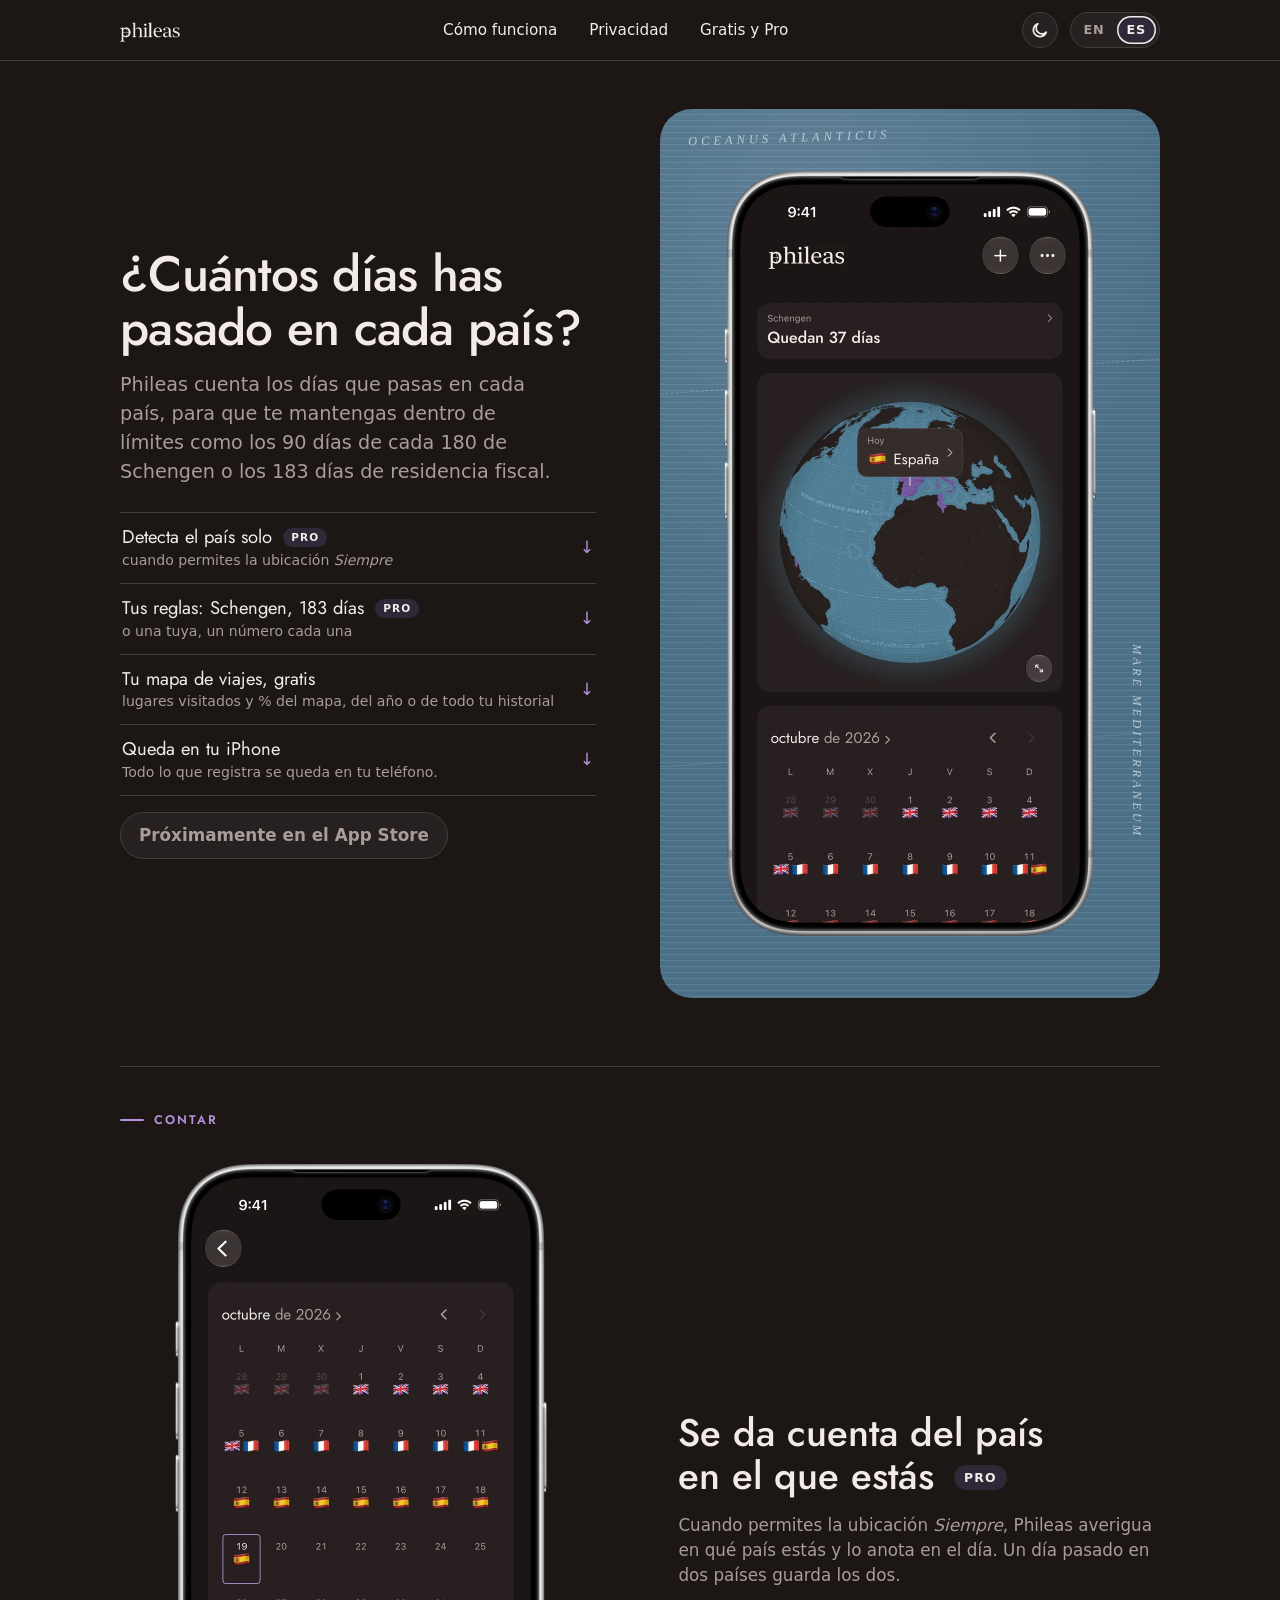
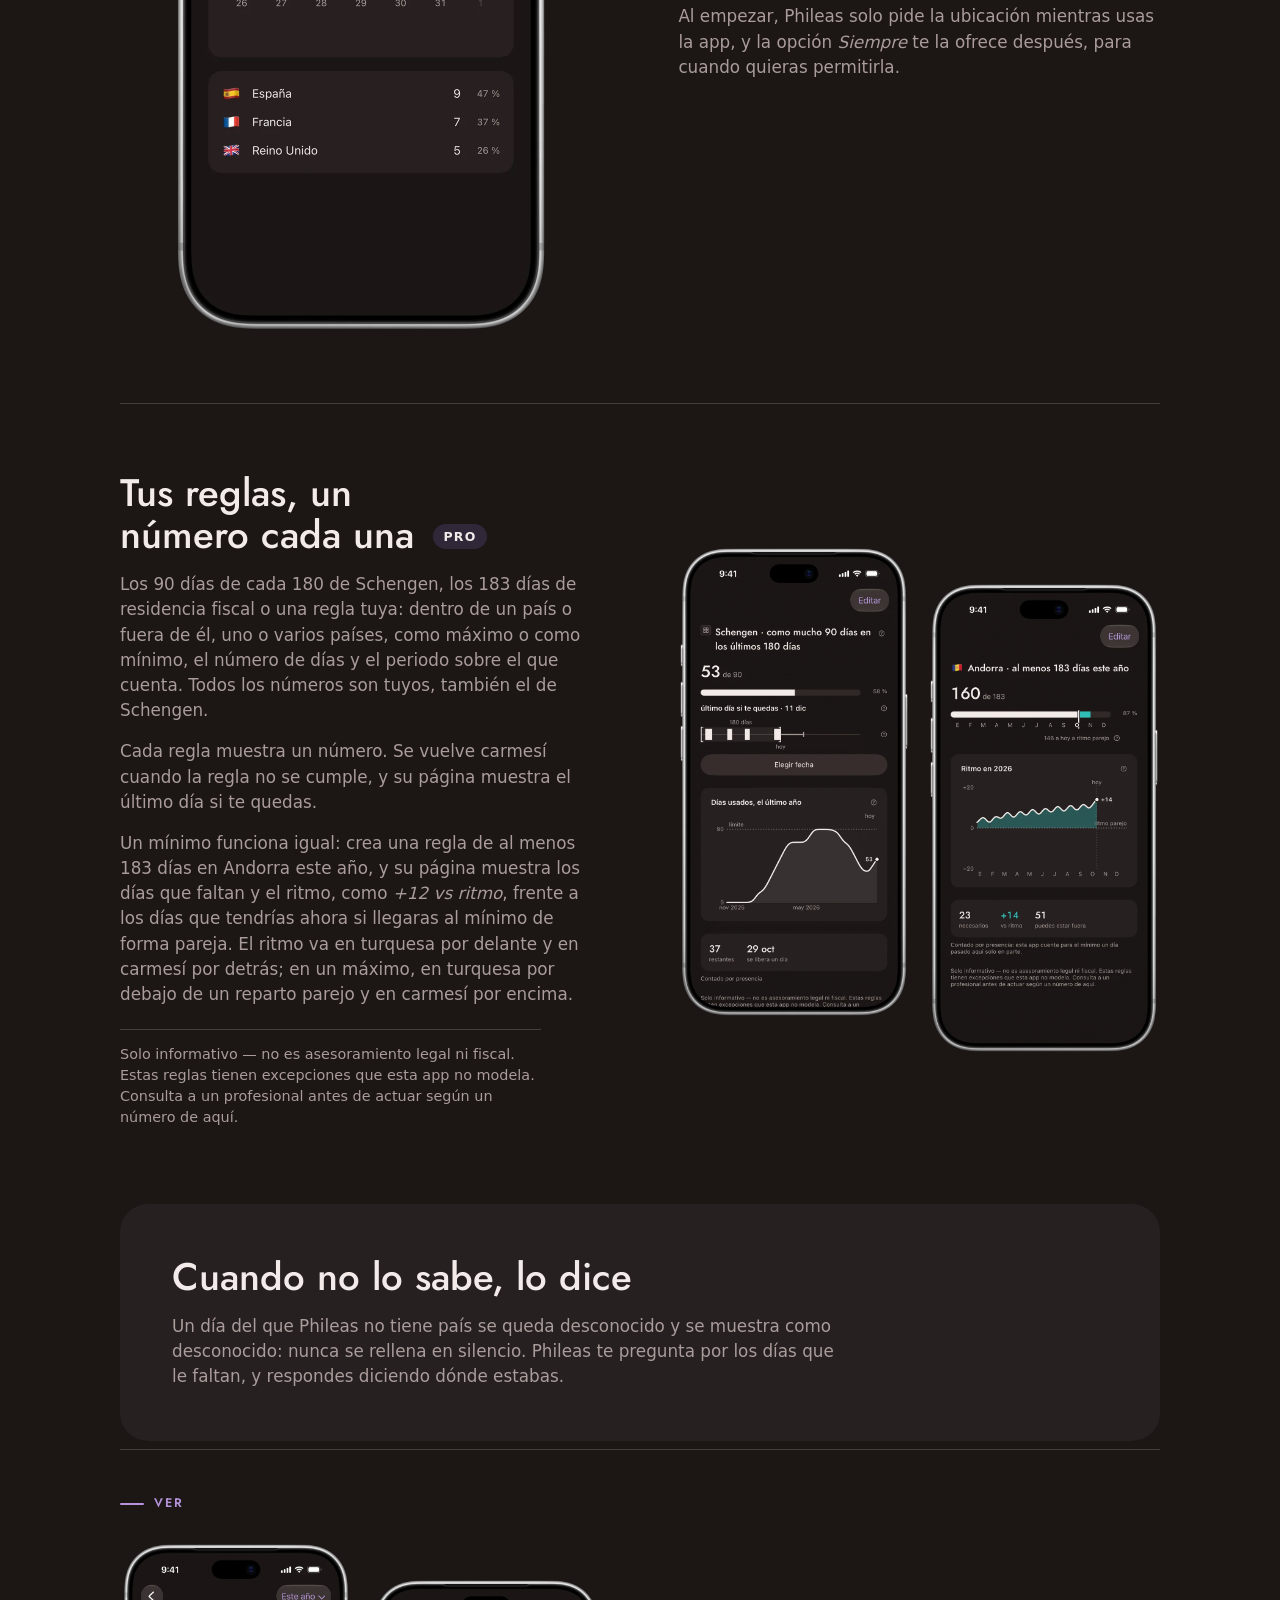
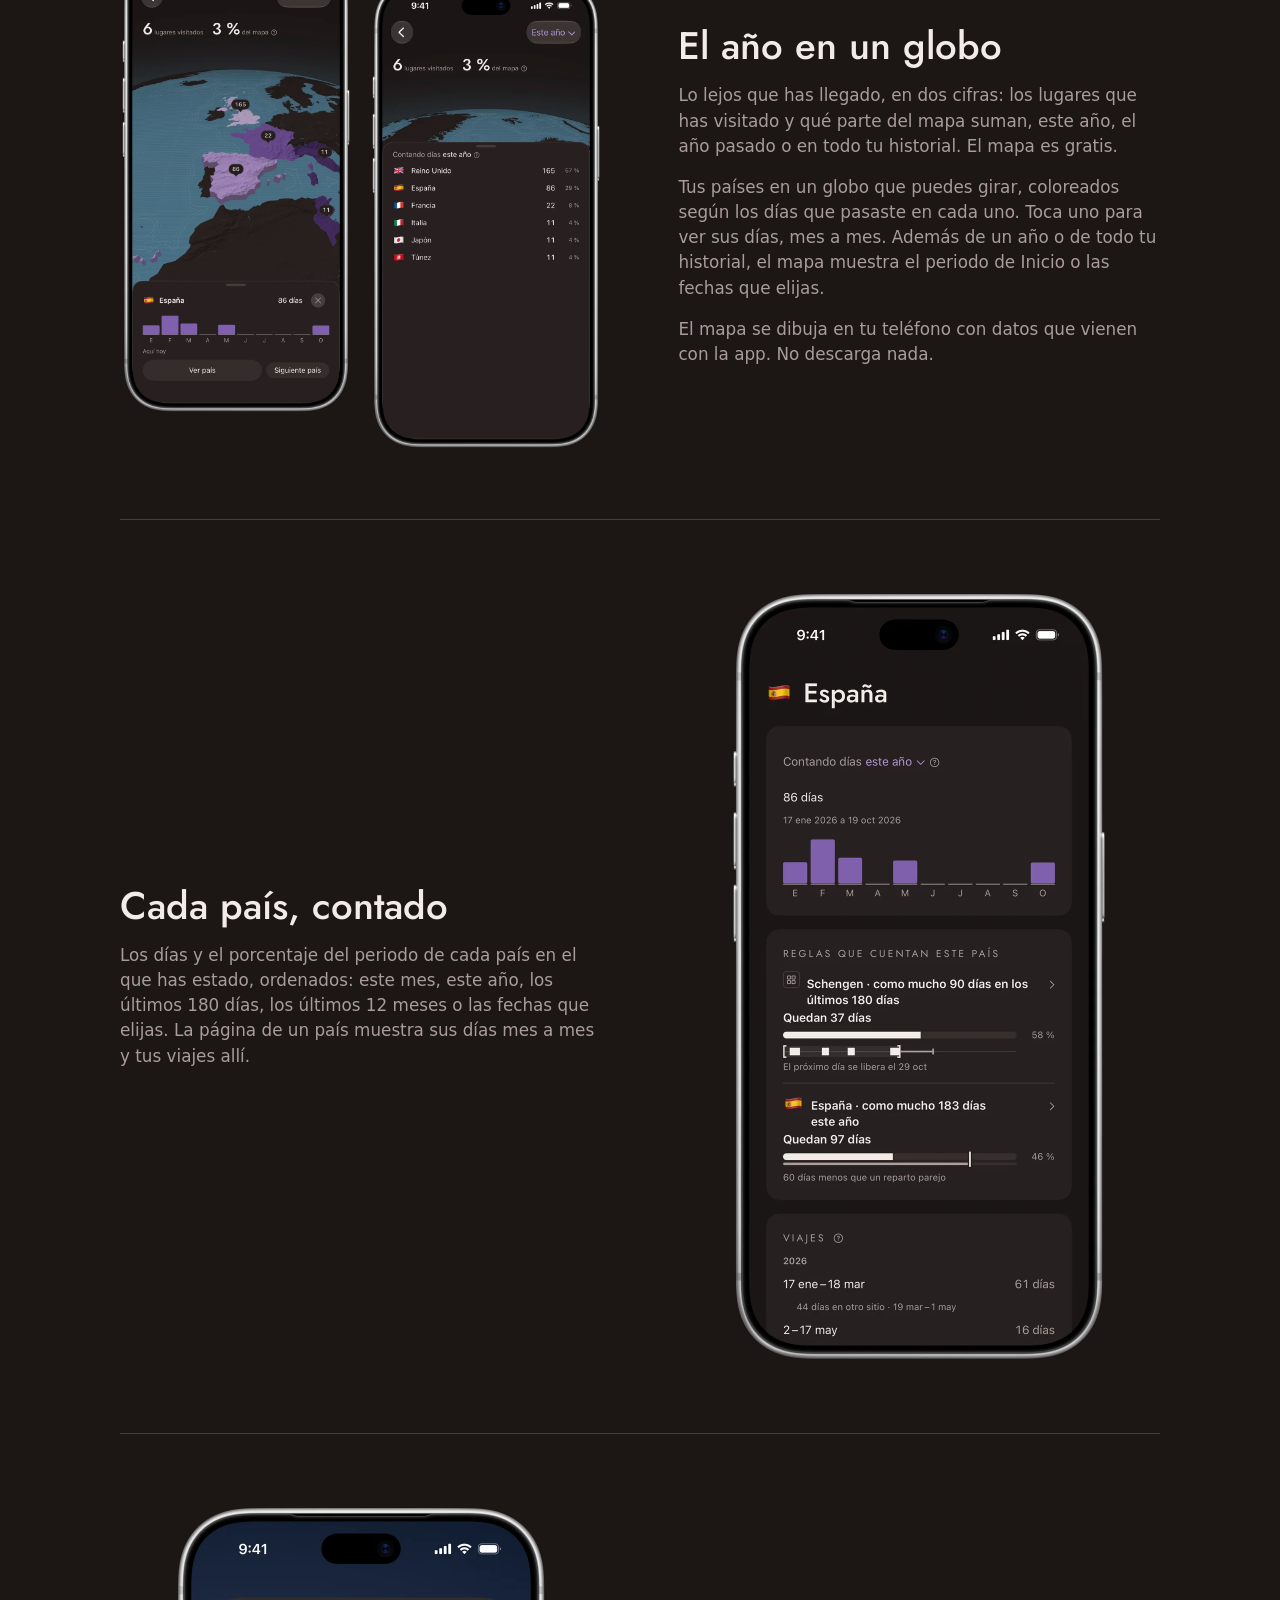
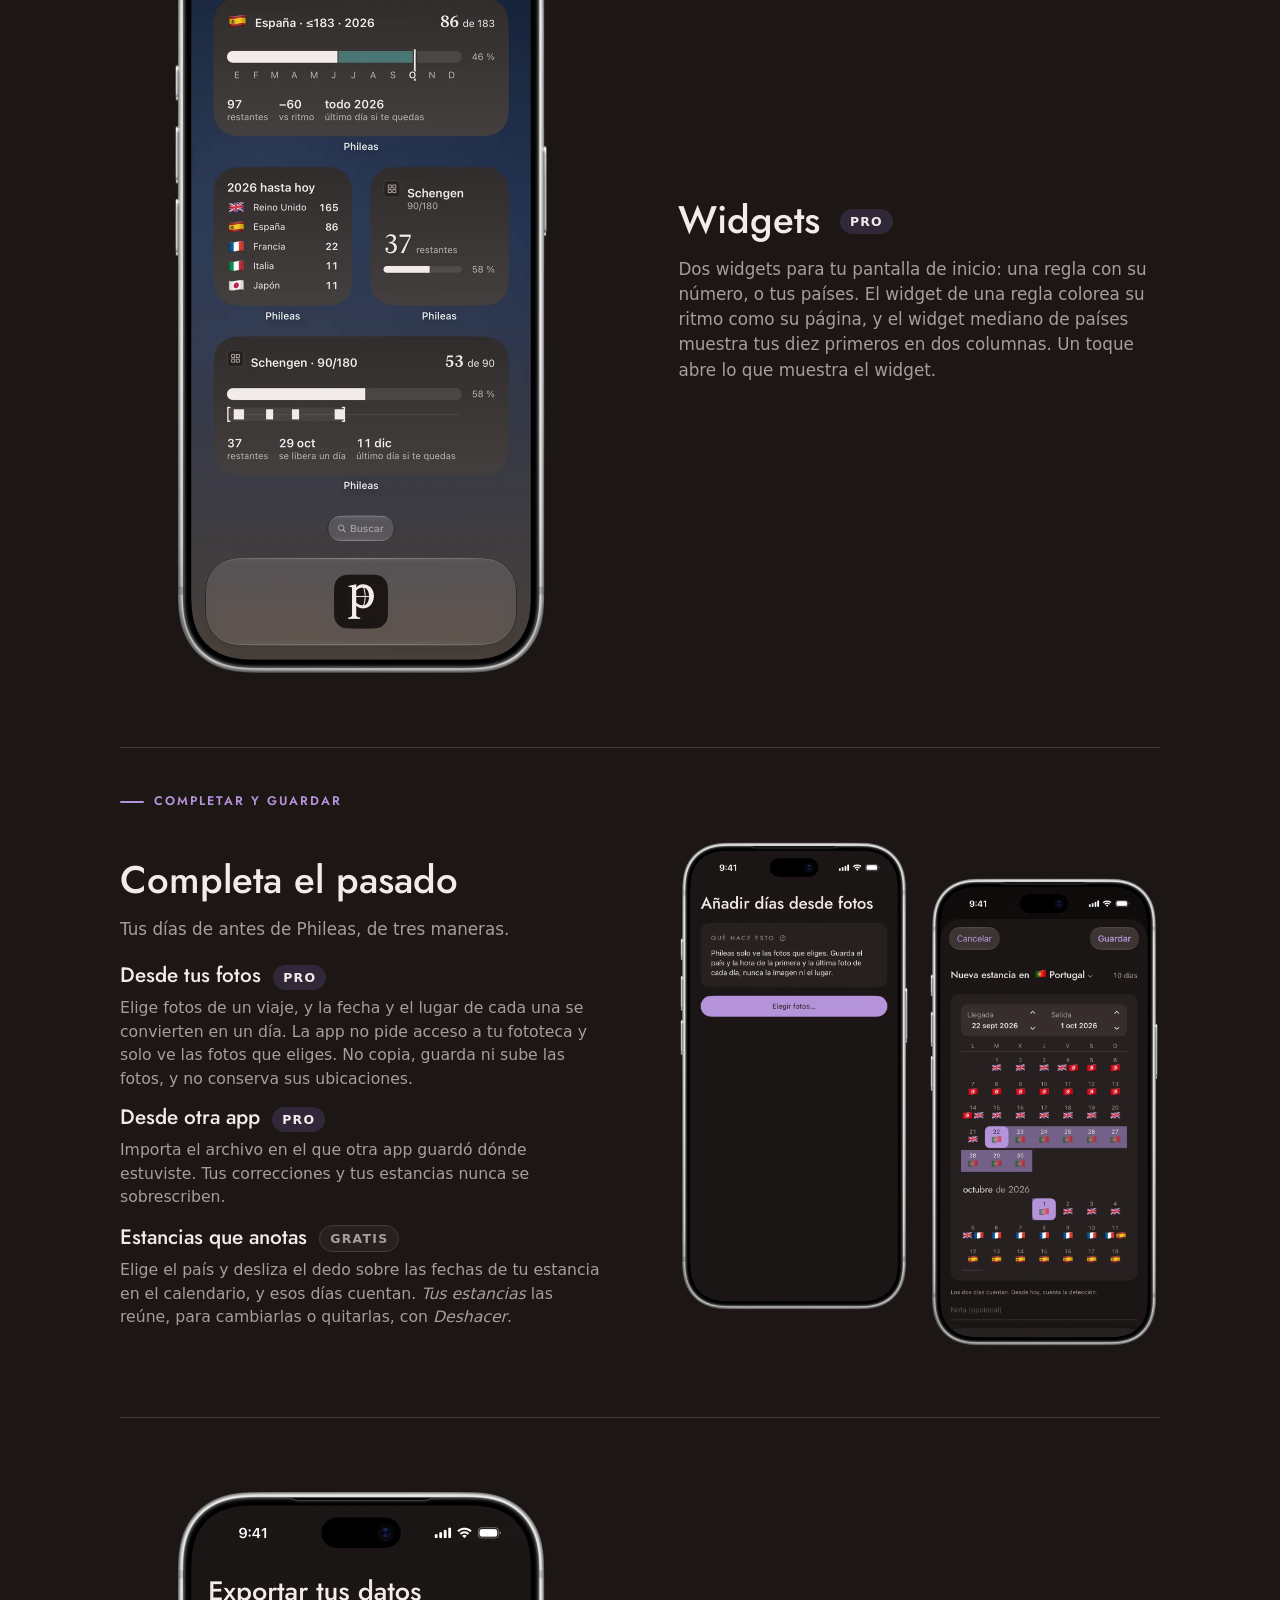
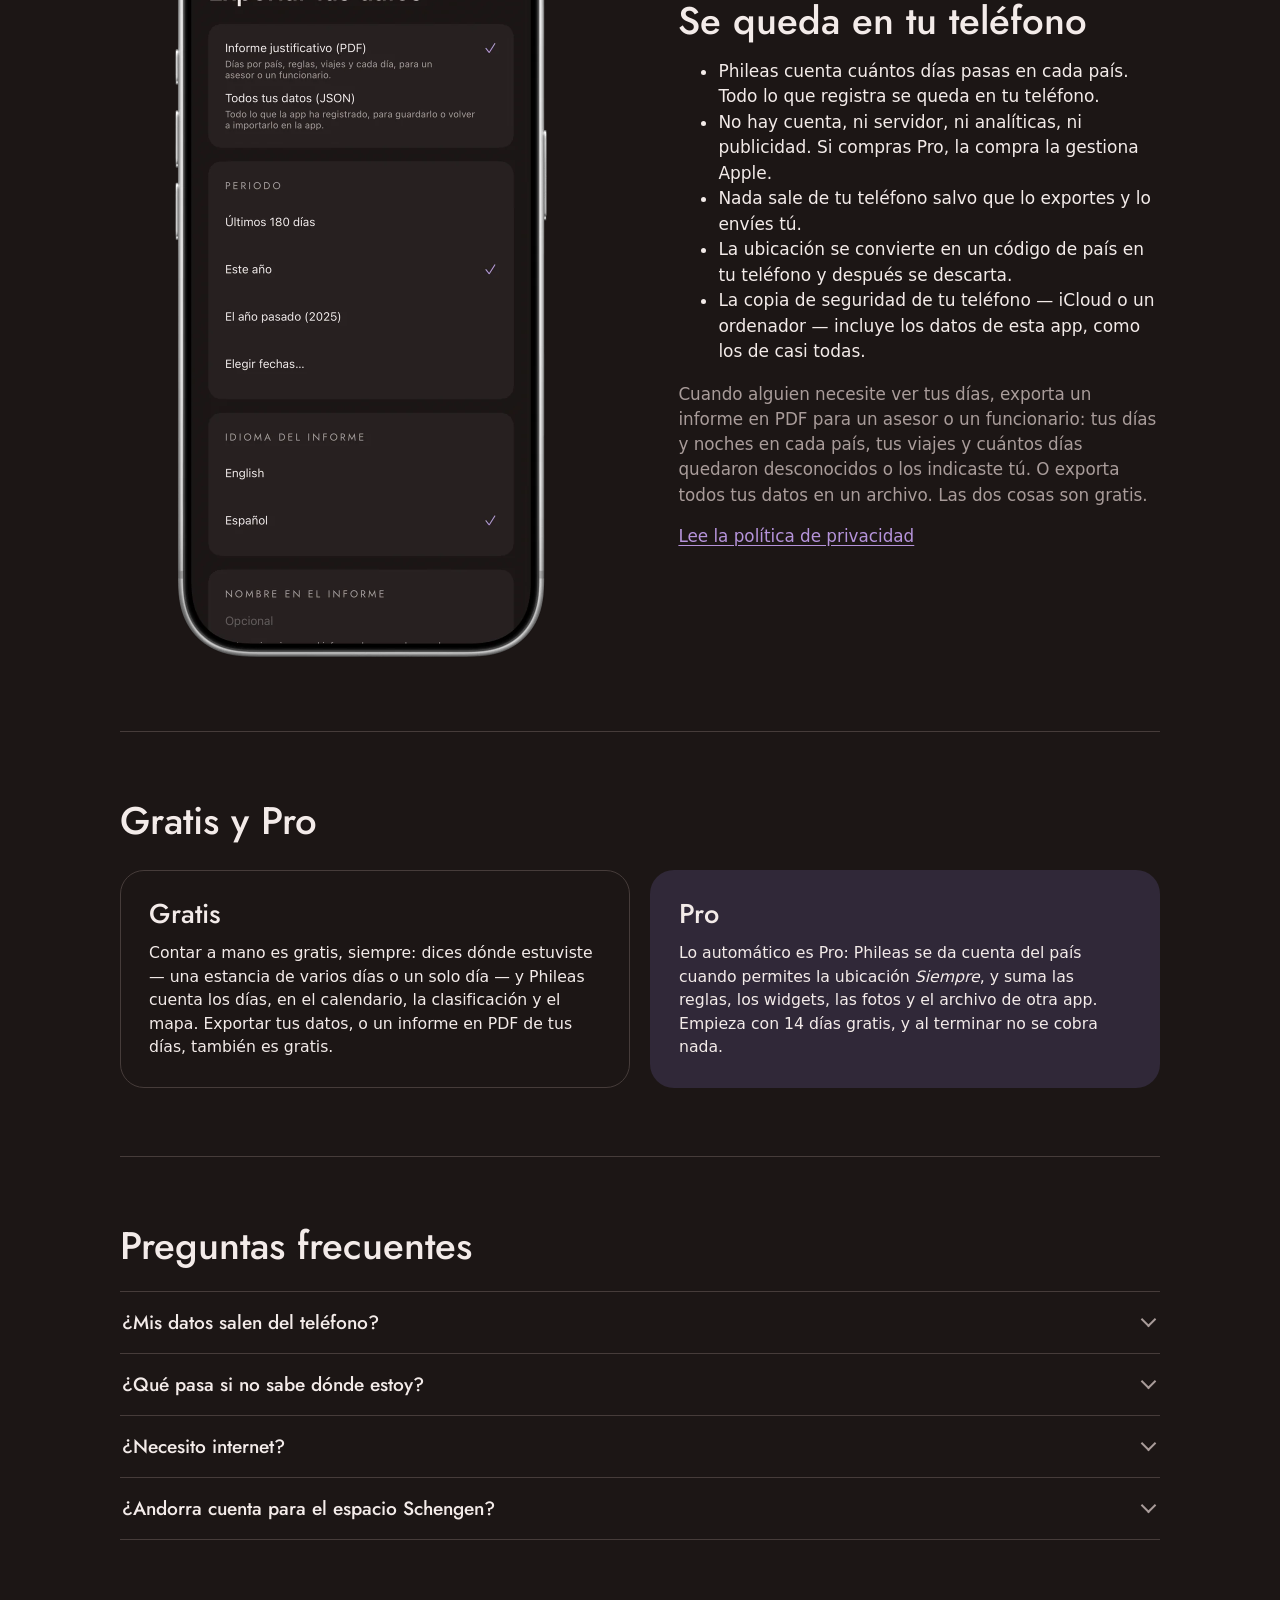
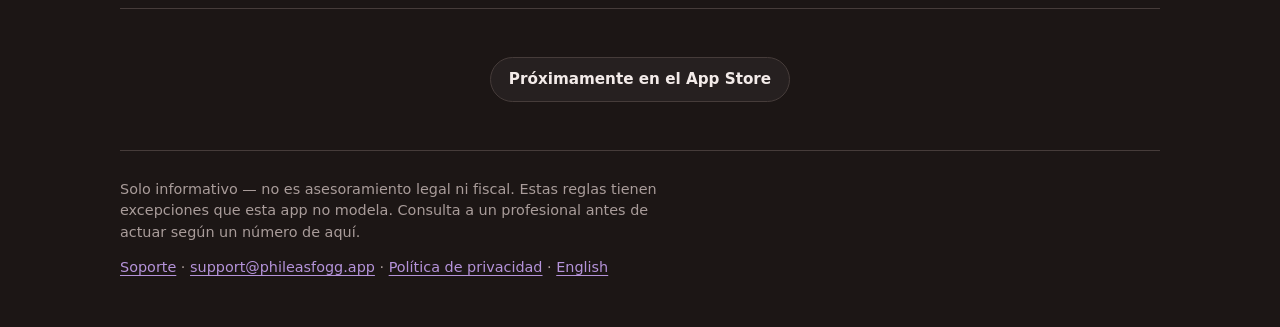
==== commit 0964ae42: "The year on a globe: the map, then its sheet with the year's countries (country-days fdf2a23) Co-Aut" ====
--- a/es/index.html
+++ b/es/index.html
@@ -79,7 +79,7 @@
 <p>Lo lejos que has llegado, en dos cifras: los lugares que has visitado y qué parte del mapa suman, este año, el año pasado o en todo tu historial. El mapa es gratis.</p>
 <p>Tus países en un globo que puedes girar, coloreados según los días que pasaste en cada uno. Toca uno para ver sus días, mes a mes. Además de un año o de todo tu historial, el mapa muestra el periodo de Inicio o las fechas que elijas.</p>
 <p>El mapa se dibuja en tu teléfono con datos que vienen con la app. No descarga nada.</p></div>
-<figure class="pic"><div class="pair"><div class="phone"><img class="shot v-d" src="/pictures/es/map-dark.webp" alt="El mapa: un globo con los países del año coloreados según sus días, los lugares visitados y los días de España mes a mes." width="760" height="1554" decoding="async" loading="lazy"><img class="shot v-l" src="/pictures/es/map-light.webp" alt="El mapa: un globo con los países del año coloreados según sus días, los lugares visitados y los días de España mes a mes." width="760" height="1554" decoding="async" loading="lazy"></div><div class="phone"><img class="shot v-d" src="/pictures/es/map-history-dark.webp" alt="El mapa en Todo mi historial: los lugares visitados y qué parte del mapa suman, sobre un globo con todos los países del historial." width="760" height="1554" decoding="async" loading="lazy"><img class="shot v-l" src="/pictures/es/map-history-light.webp" alt="El mapa en Todo mi historial: los lugares visitados y qué parte del mapa suman, sobre un globo con todos los países del historial." width="760" height="1554" decoding="async" loading="lazy"></div></div></figure>
+<figure class="pic"><div class="pair"><div class="phone"><img class="shot v-d" src="/pictures/es/map-dark.webp" alt="El mapa: un globo con los países del año coloreados según sus días, los lugares visitados y los días de España mes a mes." width="760" height="1554" decoding="async" loading="lazy"><img class="shot v-l" src="/pictures/es/map-light.webp" alt="El mapa: un globo con los países del año coloreados según sus días, los lugares visitados y los días de España mes a mes." width="760" height="1554" decoding="async" loading="lazy"></div><div class="phone"><img class="shot v-d" src="/pictures/es/map-drawn-up-dark.webp" alt="El mapa desplegado: los países del año ordenados por sus días." width="760" height="1554" decoding="async" loading="lazy"><img class="shot v-l" src="/pictures/es/map-drawn-up-light.webp" alt="El mapa desplegado: los países del año ordenados por sus días." width="760" height="1554" decoding="async" loading="lazy"></div></div></figure>
 </section>
 <section class="row" id="countries">
 <div class="words"><h2>Cada país, contado</h2>
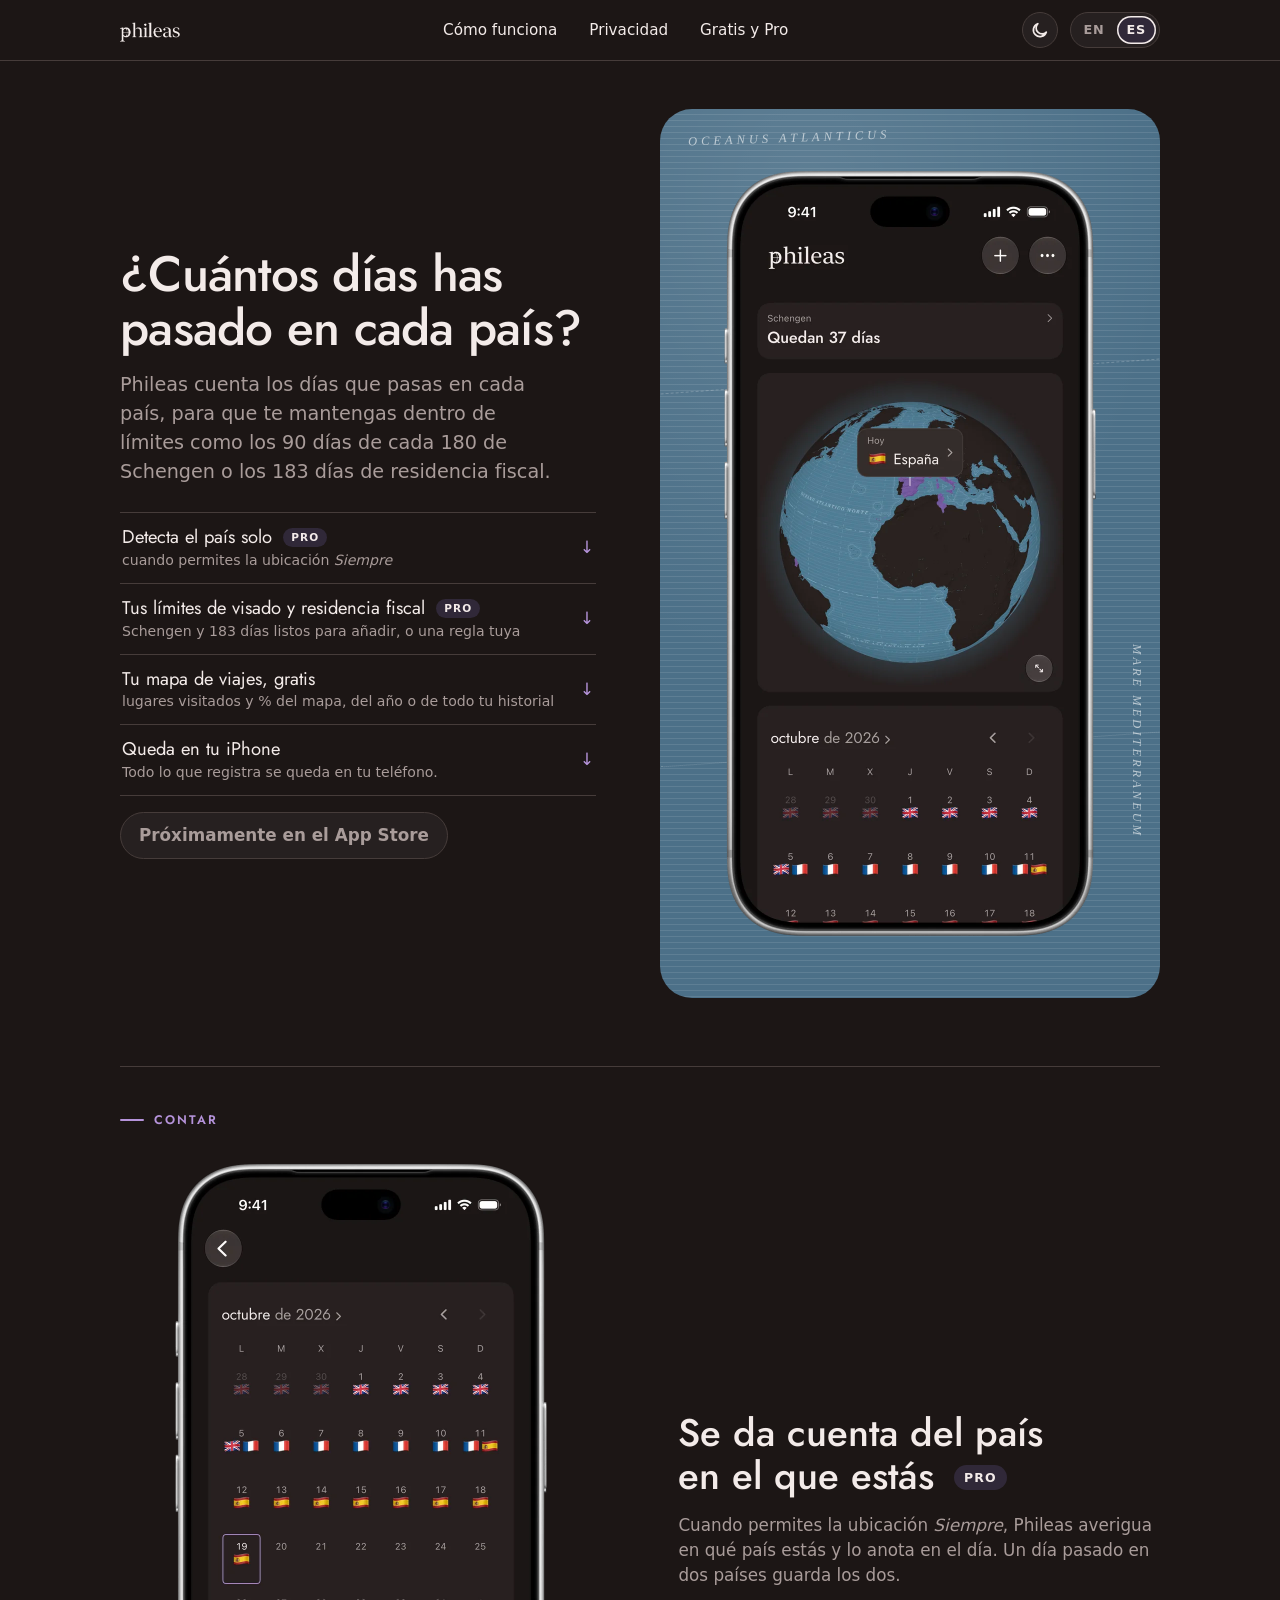
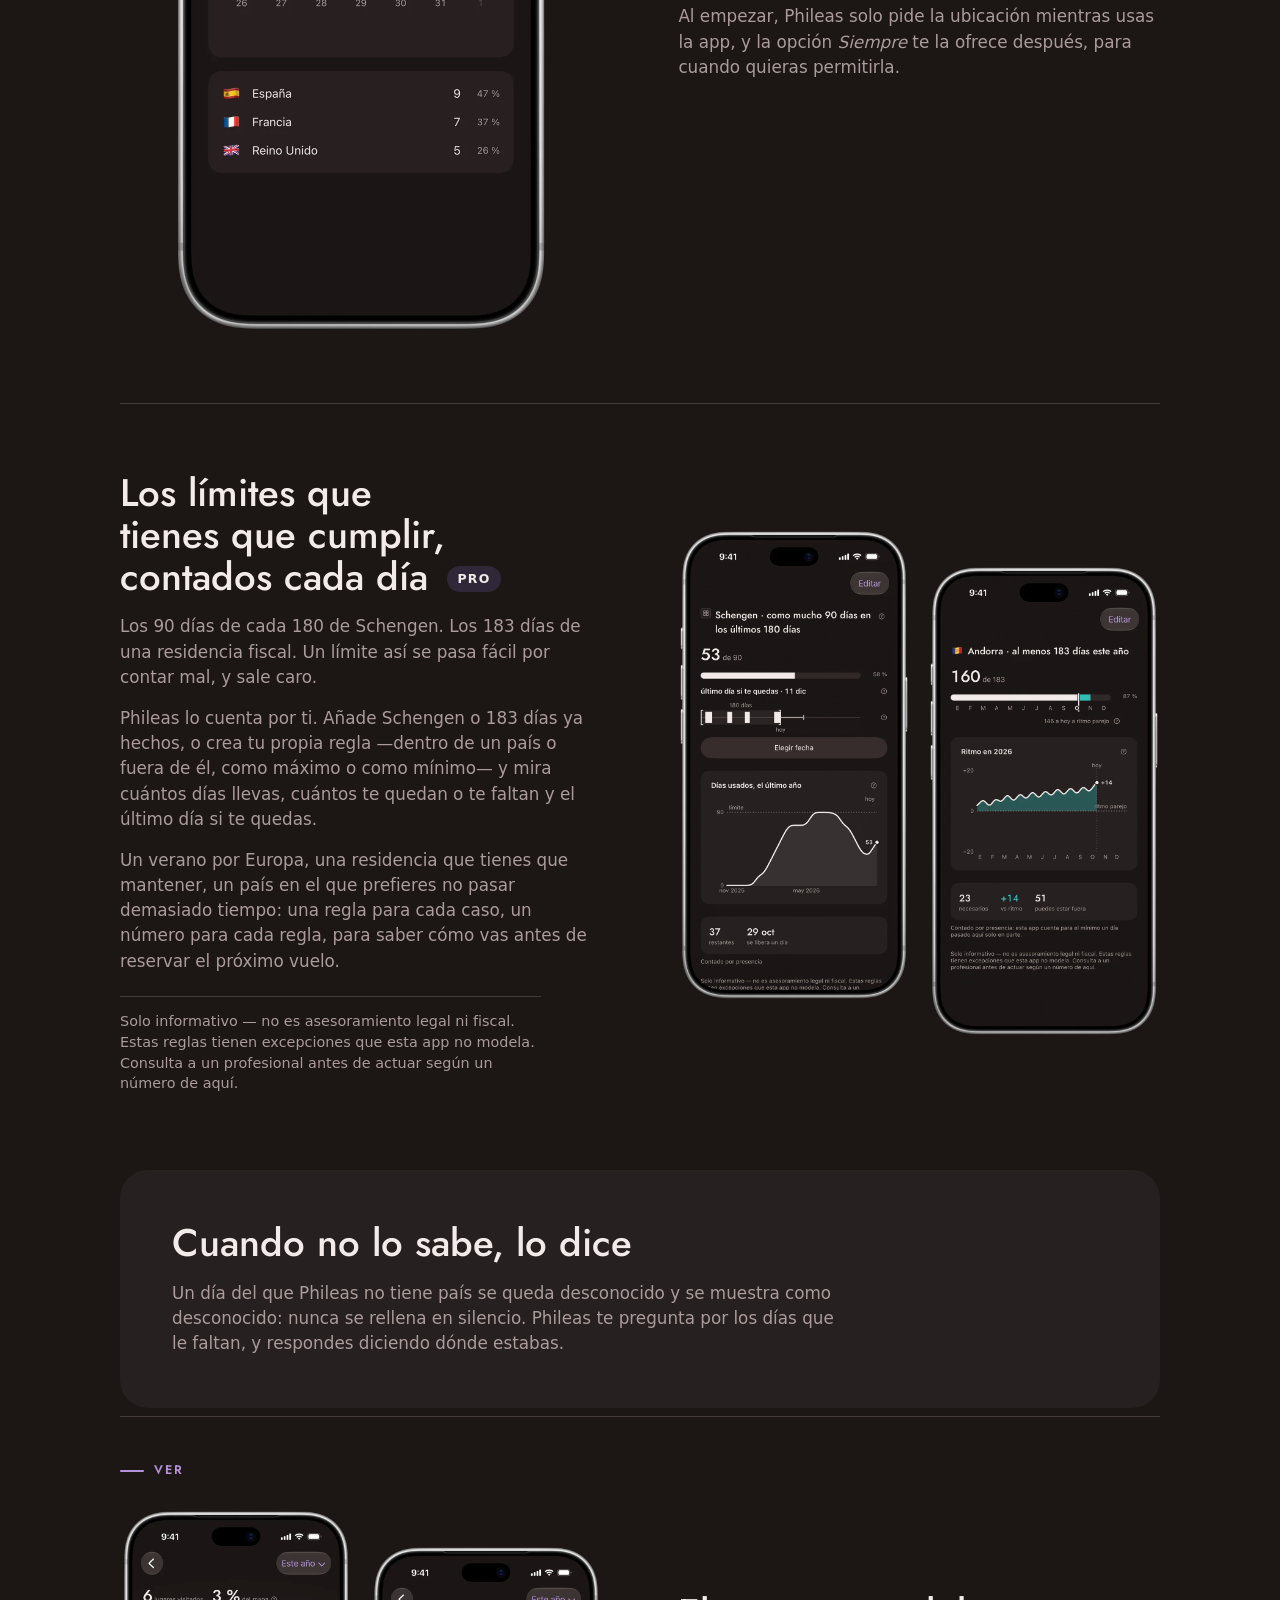
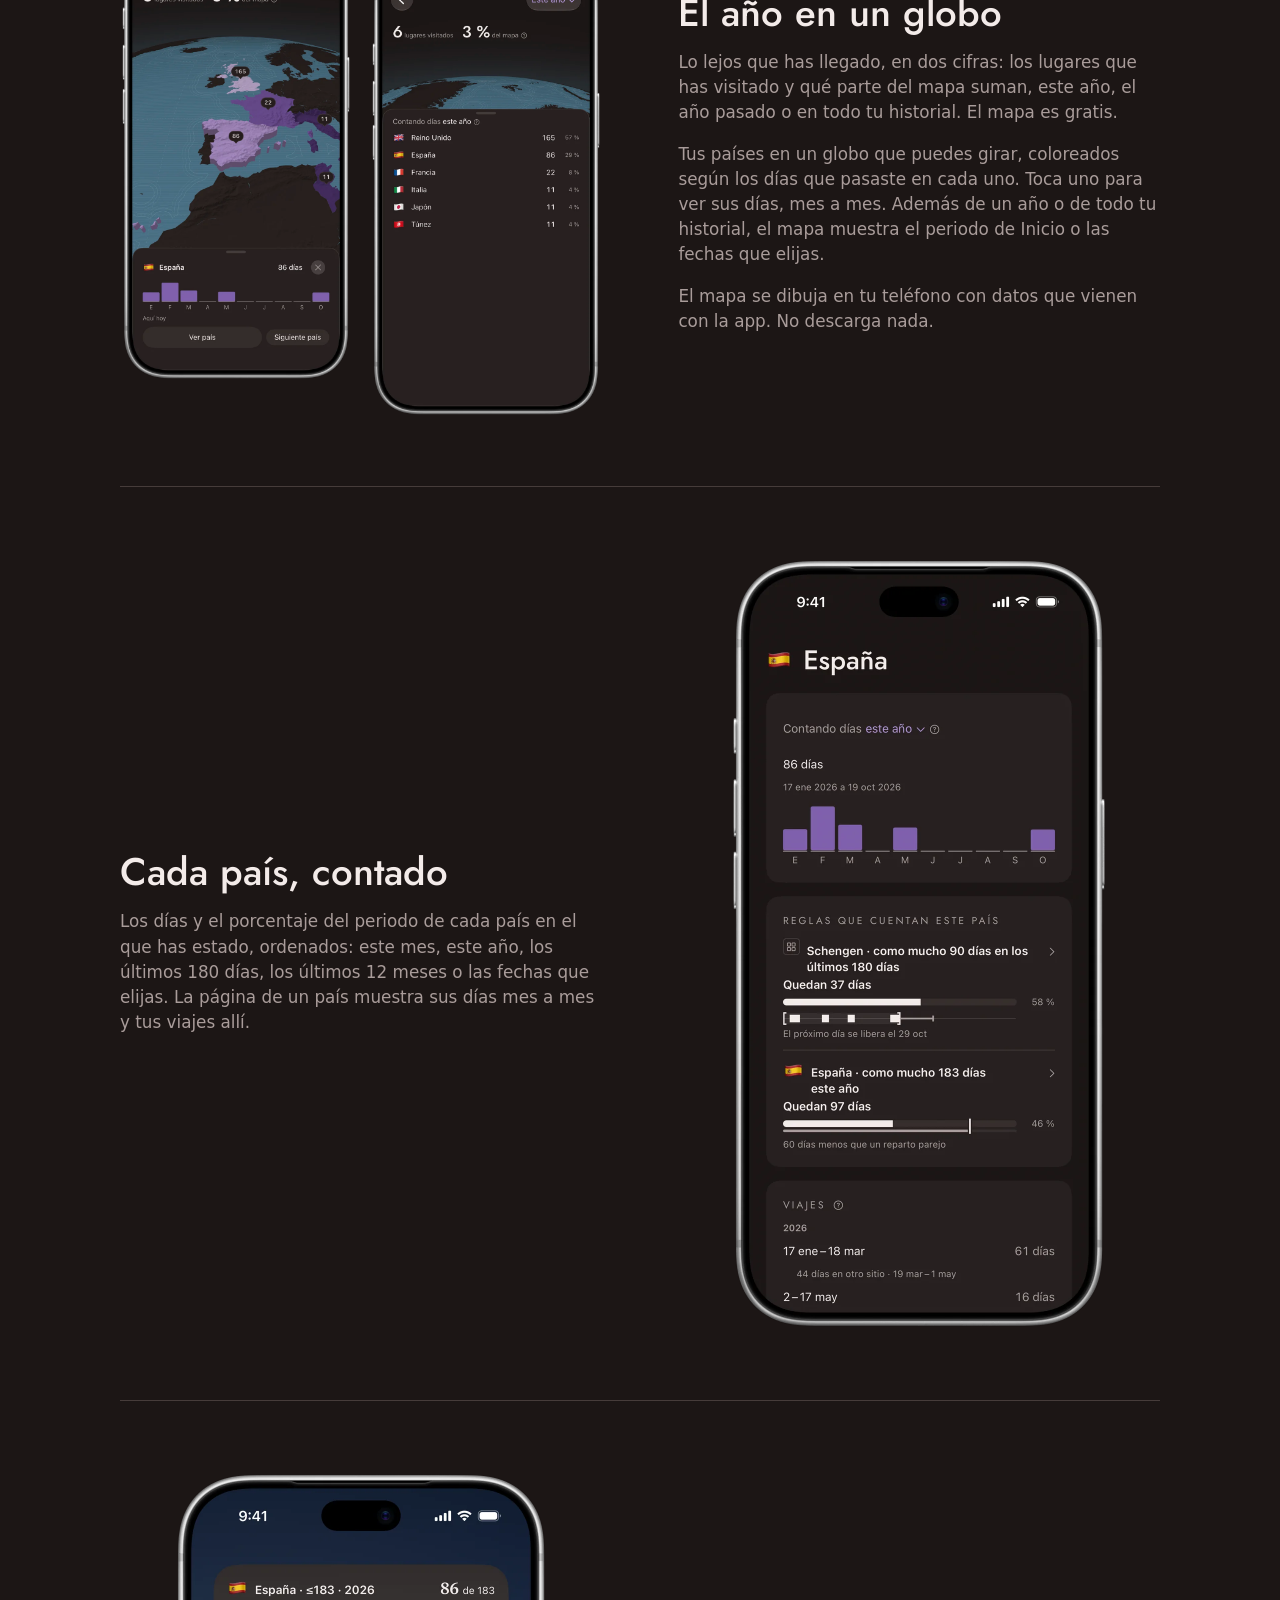
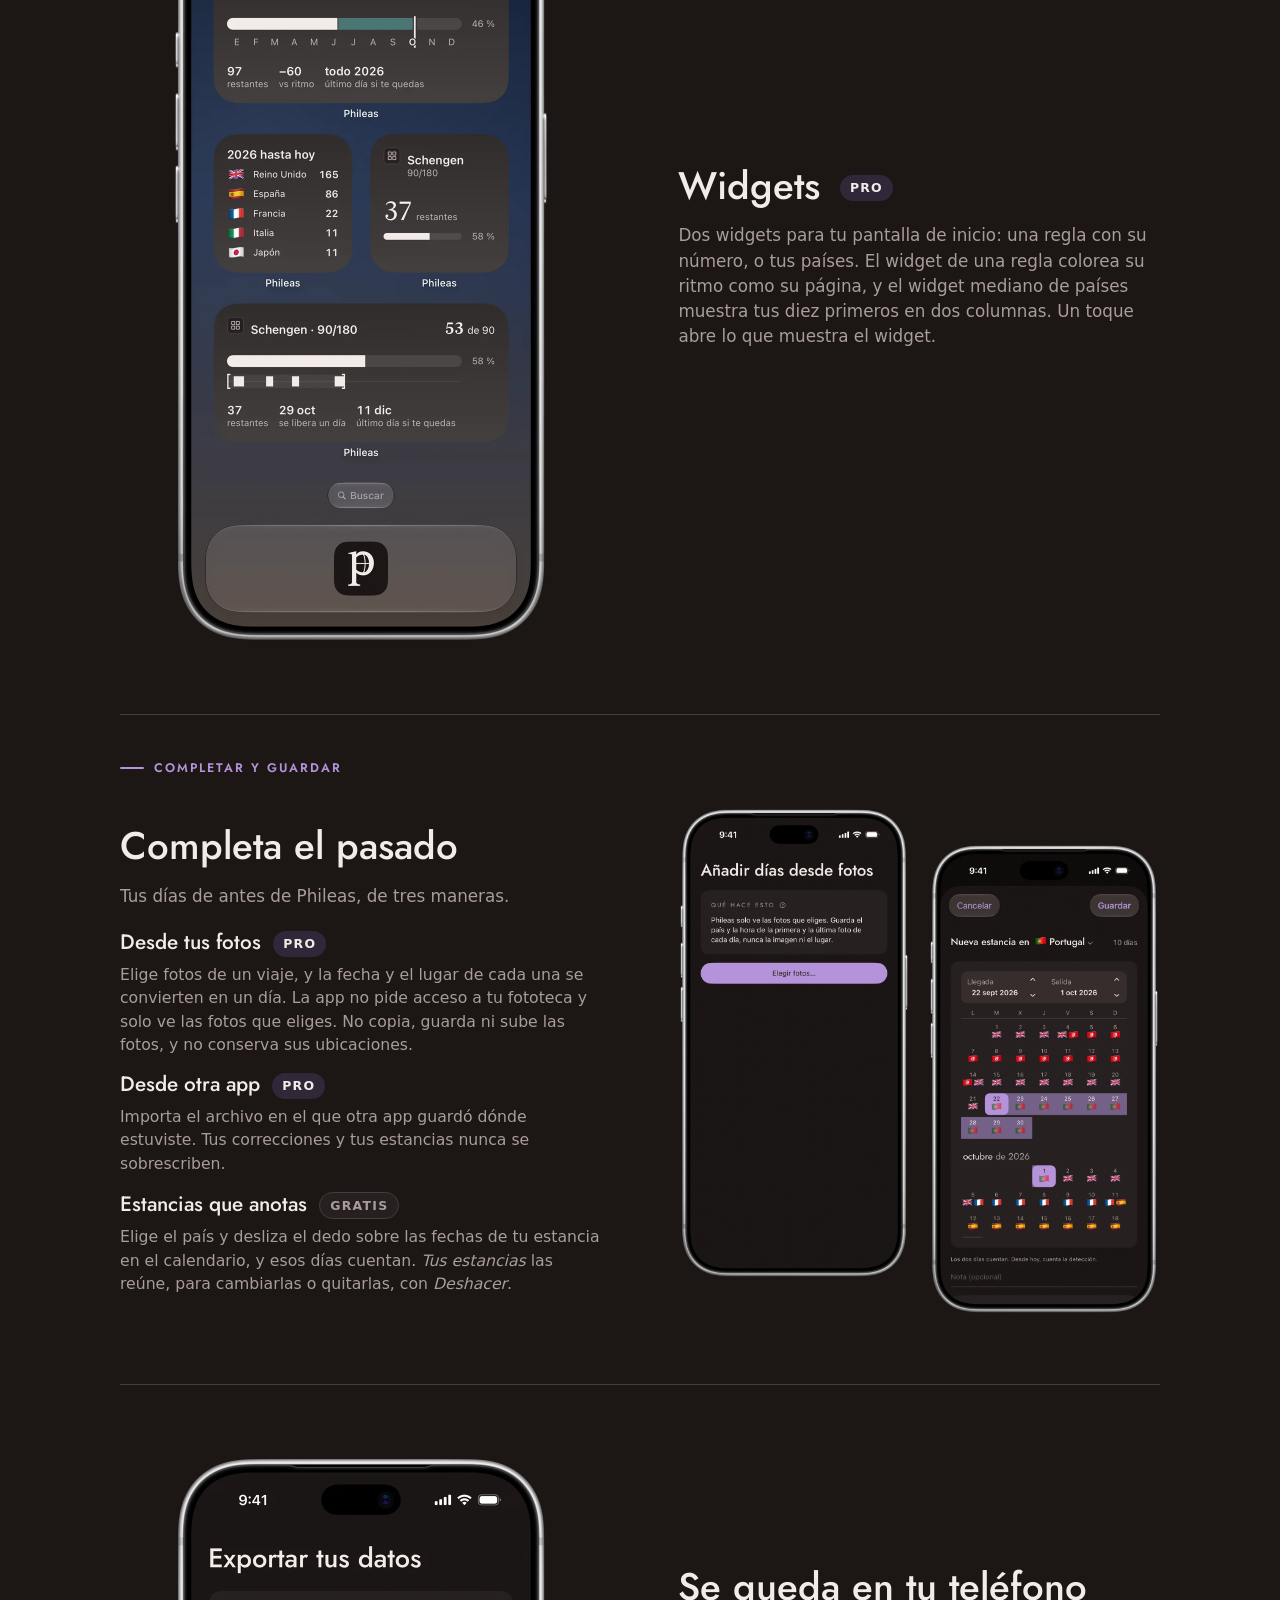
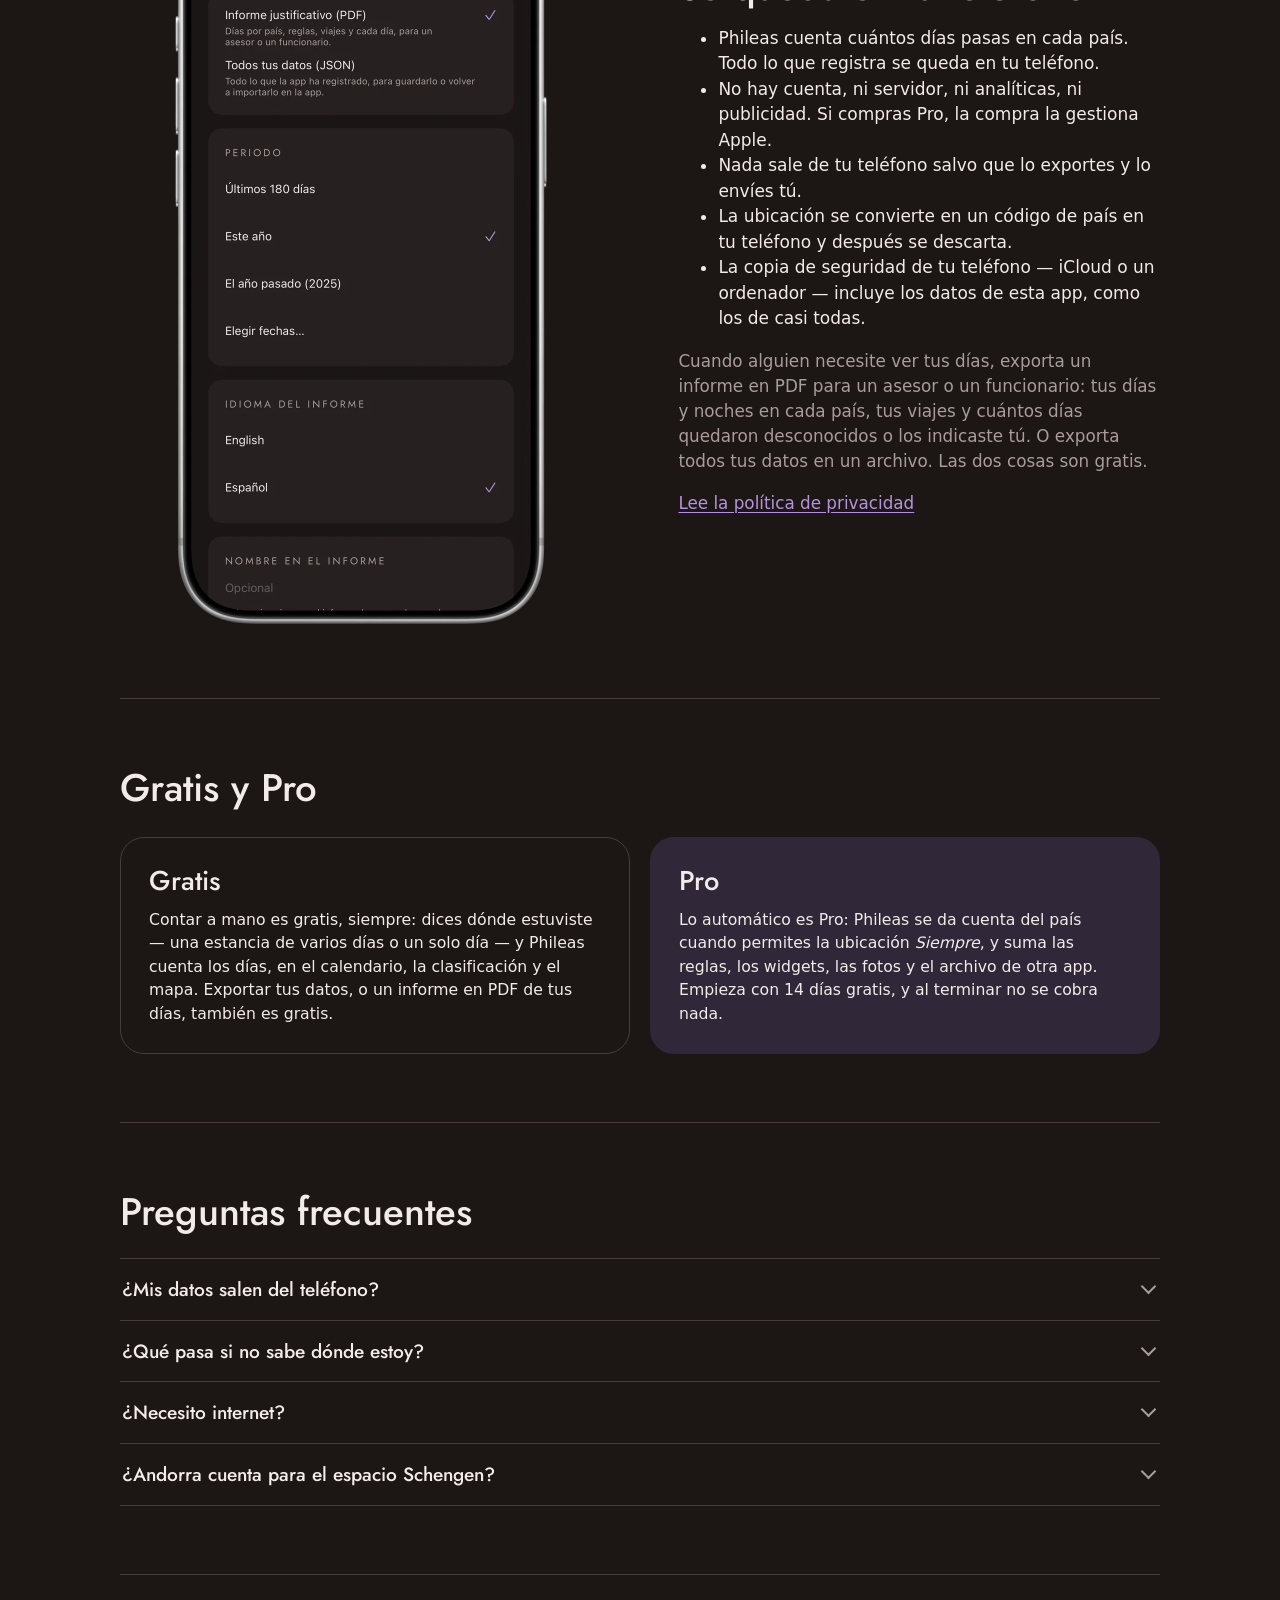
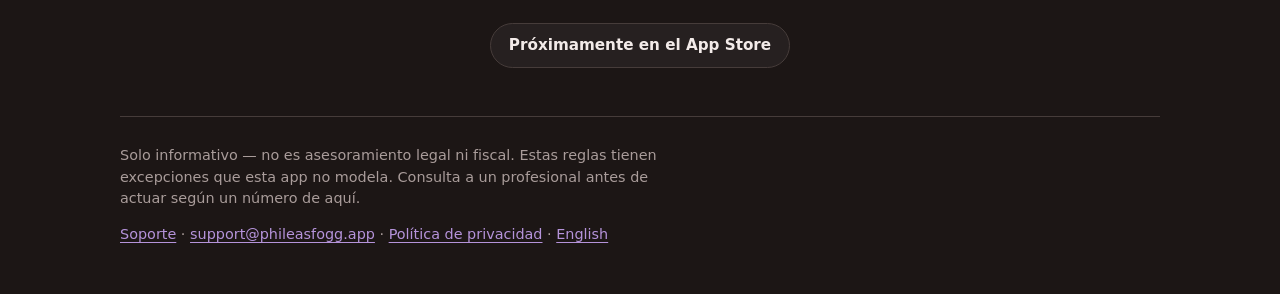
==== commit d606c4cd: "The rules section for the limits a visa or a tax residency sets: what it solves, what Phileas counts" ====
--- a/es/index.html
+++ b/es/index.html
@@ -44,7 +44,7 @@
 <div class="words">
 <h1 class="question">¿Cuántos días has pasado en cada país?</h1>
 <p class="lead">Phileas cuenta los días que pasas en cada país, para que te mantengas dentro de límites como los 90 días de cada 180 de Schengen o los 183 días de residencia fiscal.</p>
-<ul class="points"><li class="point"><a href="#detect"><span class="pt">Detecta el país solo <span class="tag">Pro</span></span><span class="pt-line">cuando permites la ubicación <em>Siempre</em></span><span class="arrow" aria-hidden="true">↓</span></a></li><li class="point"><a href="#rules"><span class="pt">Tus reglas: Schengen, 183 días <span class="tag">Pro</span></span><span class="pt-line">o una tuya, un número cada una</span><span class="arrow" aria-hidden="true">↓</span></a></li><li class="point"><a href="#globe"><span class="pt">Tu mapa de viajes, gratis</span><span class="pt-line">lugares visitados y % del mapa, del año o de todo tu historial</span><span class="arrow" aria-hidden="true">↓</span></a></li><li class="point"><a href="#privacy"><span class="pt">Queda en tu iPhone</span><span class="pt-line">Todo lo que registra se queda en tu teléfono.</span><span class="arrow" aria-hidden="true">↓</span></a></li></ul>
+<ul class="points"><li class="point"><a href="#detect"><span class="pt">Detecta el país solo <span class="tag">Pro</span></span><span class="pt-line">cuando permites la ubicación <em>Siempre</em></span><span class="arrow" aria-hidden="true">↓</span></a></li><li class="point"><a href="#rules"><span class="pt">Tus límites de visado y residencia fiscal <span class="tag">Pro</span></span><span class="pt-line">Schengen y 183 días listos para añadir, o una regla tuya</span><span class="arrow" aria-hidden="true">↓</span></a></li><li class="point"><a href="#globe"><span class="pt">Tu mapa de viajes, gratis</span><span class="pt-line">lugares visitados y % del mapa, del año o de todo tu historial</span><span class="arrow" aria-hidden="true">↓</span></a></li><li class="point"><a href="#privacy"><span class="pt">Queda en tu iPhone</span><span class="pt-line">Todo lo que registra se queda en tu teléfono.</span><span class="arrow" aria-hidden="true">↓</span></a></li></ul>
 <p class="soon">Próximamente en el App Store</p>
 </div>
 <figure class="hero-pic">
@@ -61,10 +61,10 @@
 <figure class="pic"><div class="phone"><img class="shot v-d" src="/pictures/es/month-dark.webp" alt="Un mes en Phileas, cada día marcado con el país en el que lo pasaste." width="760" height="1554" decoding="async" loading="lazy"><img class="shot v-l" src="/pictures/es/month-light.webp" alt="Un mes en Phileas, cada día marcado con el país en el que lo pasaste." width="760" height="1554" decoding="async" loading="lazy"></div></figure>
 </section>
 <section class="row" id="rules">
-<div class="words"><h2>Tus reglas, un número cada una <span class="tag">Pro</span></h2>
-<p>Los 90 días de cada 180 de Schengen, los 183 días de residencia fiscal o una regla tuya: dentro de un país o fuera de él, uno o varios países, como máximo o como mínimo, el número de días y el periodo sobre el que cuenta. Todos los números son tuyos, también el de Schengen.</p>
-<p>Cada regla muestra un número. Se vuelve carmesí cuando la regla no se cumple, y su página muestra el último día si te quedas.</p>
-<p>Un mínimo funciona igual: crea una regla de al menos 183 días en Andorra este año, y su página muestra los días que faltan y el ritmo, como <em>+12 vs ritmo</em>, frente a los días que tendrías ahora si llegaras al mínimo de forma pareja. El ritmo va en turquesa por delante y en carmesí por detrás; en un máximo, en turquesa por debajo de un reparto parejo y en carmesí por encima.</p><p class="fine">Solo informativo — no es asesoramiento legal ni fiscal. Estas reglas tienen excepciones que esta app no modela. Consulta a un profesional antes de actuar según un número de aquí.</p></div>
+<div class="words"><h2>Los límites que tienes que cumplir, contados cada día <span class="tag">Pro</span></h2>
+<p>Los 90 días de cada 180 de Schengen. Los 183 días de una residencia fiscal. Un límite así se pasa fácil por contar mal, y sale caro.</p>
+<p>Phileas lo cuenta por ti. Añade Schengen o 183 días ya hechos, o crea tu propia regla —dentro de un país o fuera de él, como máximo o como mínimo— y mira cuántos días llevas, cuántos te quedan o te faltan y el último día si te quedas.</p>
+<p>Un verano por Europa, una residencia que tienes que mantener, un país en el que prefieres no pasar demasiado tiempo: una regla para cada caso, un número para cada regla, para saber cómo vas antes de reservar el próximo vuelo.</p><p class="fine">Solo informativo — no es asesoramiento legal ni fiscal. Estas reglas tienen excepciones que esta app no modela. Consulta a un profesional antes de actuar según un número de aquí.</p></div>
 <figure class="pic"><div class="pair"><div class="phone"><img class="shot v-d" src="/pictures/es/rule-schengen-dark.webp" alt="La página de una regla de Schengen: los días usados de 90, el último día si te quedas y la cuenta del último año." width="760" height="1554" decoding="async" loading="lazy"><img class="shot v-l" src="/pictures/es/rule-schengen-light.webp" alt="La página de una regla de Schengen: los días usados de 90, el último día si te quedas y la cuenta del último año." width="760" height="1554" decoding="async" loading="lazy"></div><div class="phone"><img class="shot v-d" src="/pictures/es/rule-floor-dark.webp" alt="La página de una regla: al menos 183 días en Andorra este año, los días que faltan y el ritmo en turquesa." width="760" height="1554" decoding="async" loading="lazy"><img class="shot v-l" src="/pictures/es/rule-floor-light.webp" alt="La página de una regla: al menos 183 días en Andorra este año, los días que faltan y el ritmo en turquesa." width="760" height="1554" decoding="async" loading="lazy"></div></div></figure>
 </section>
 <section class="block panel" id="unknown">
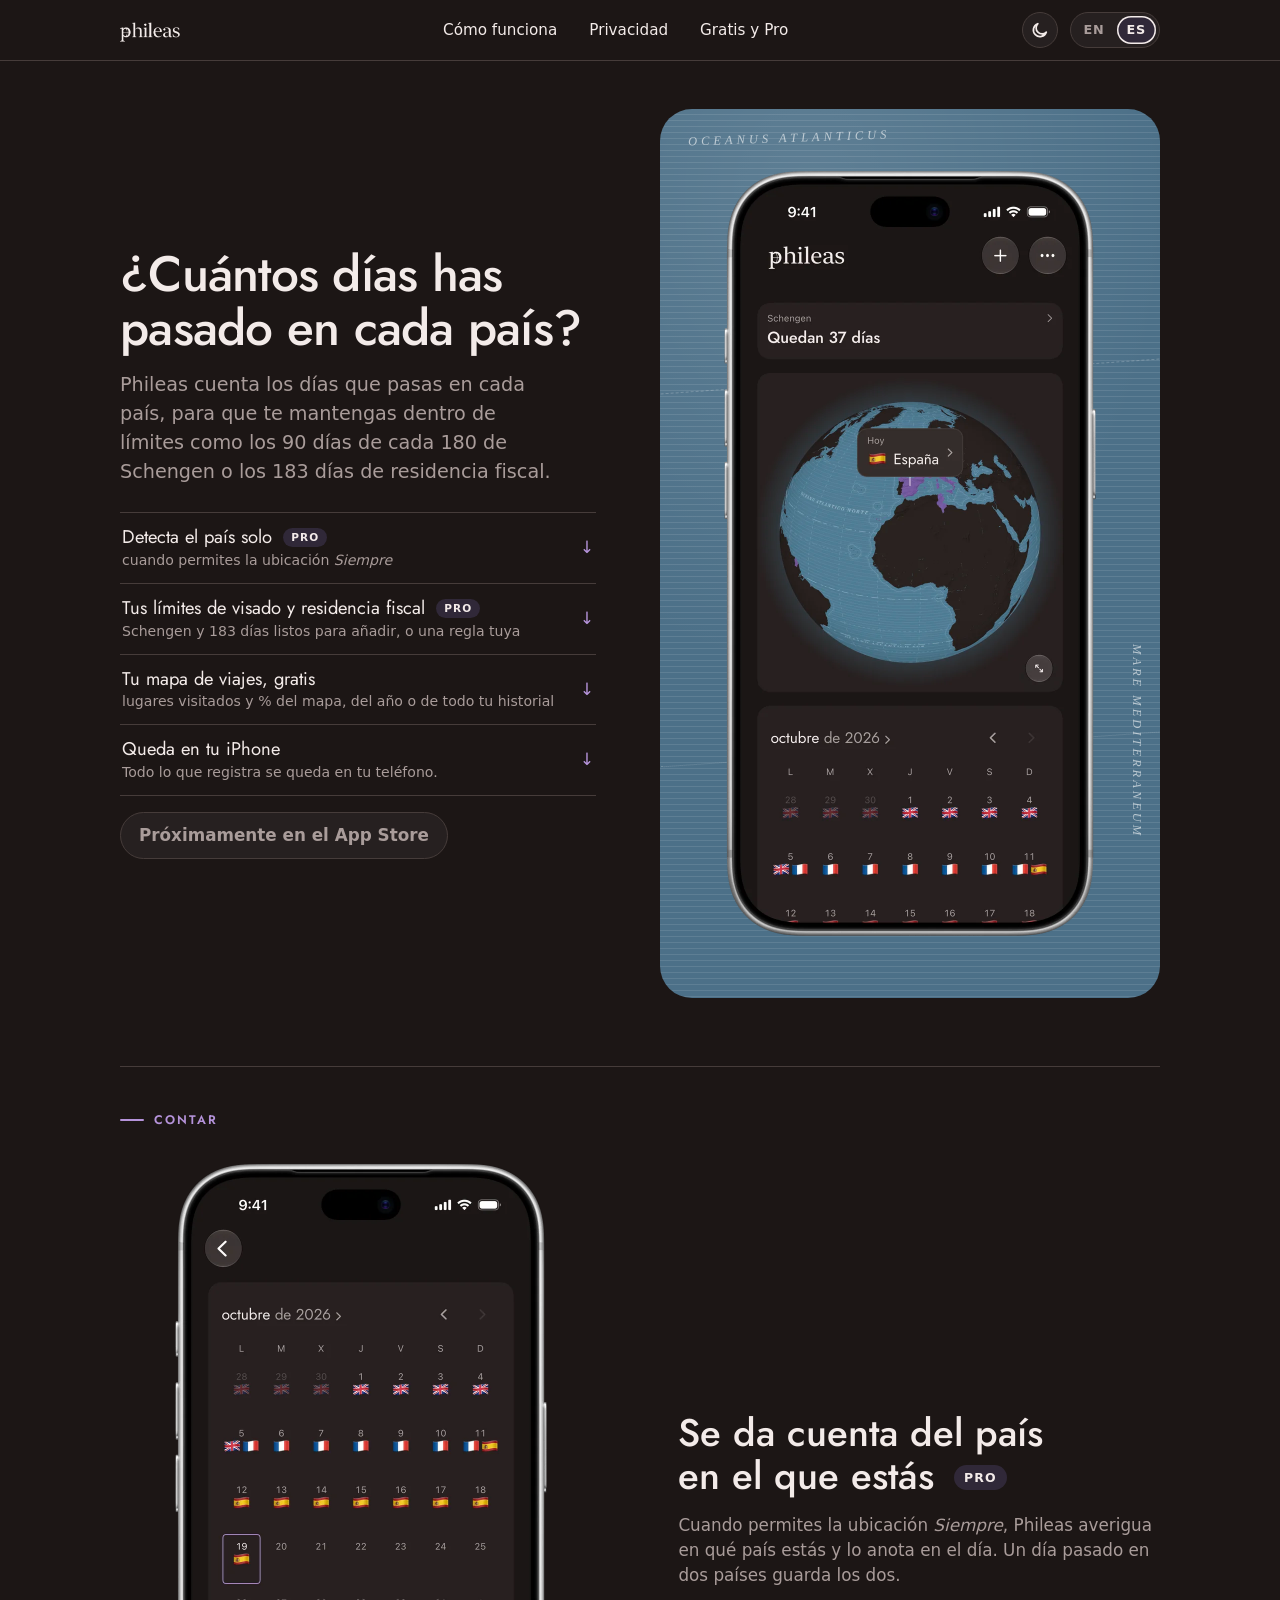
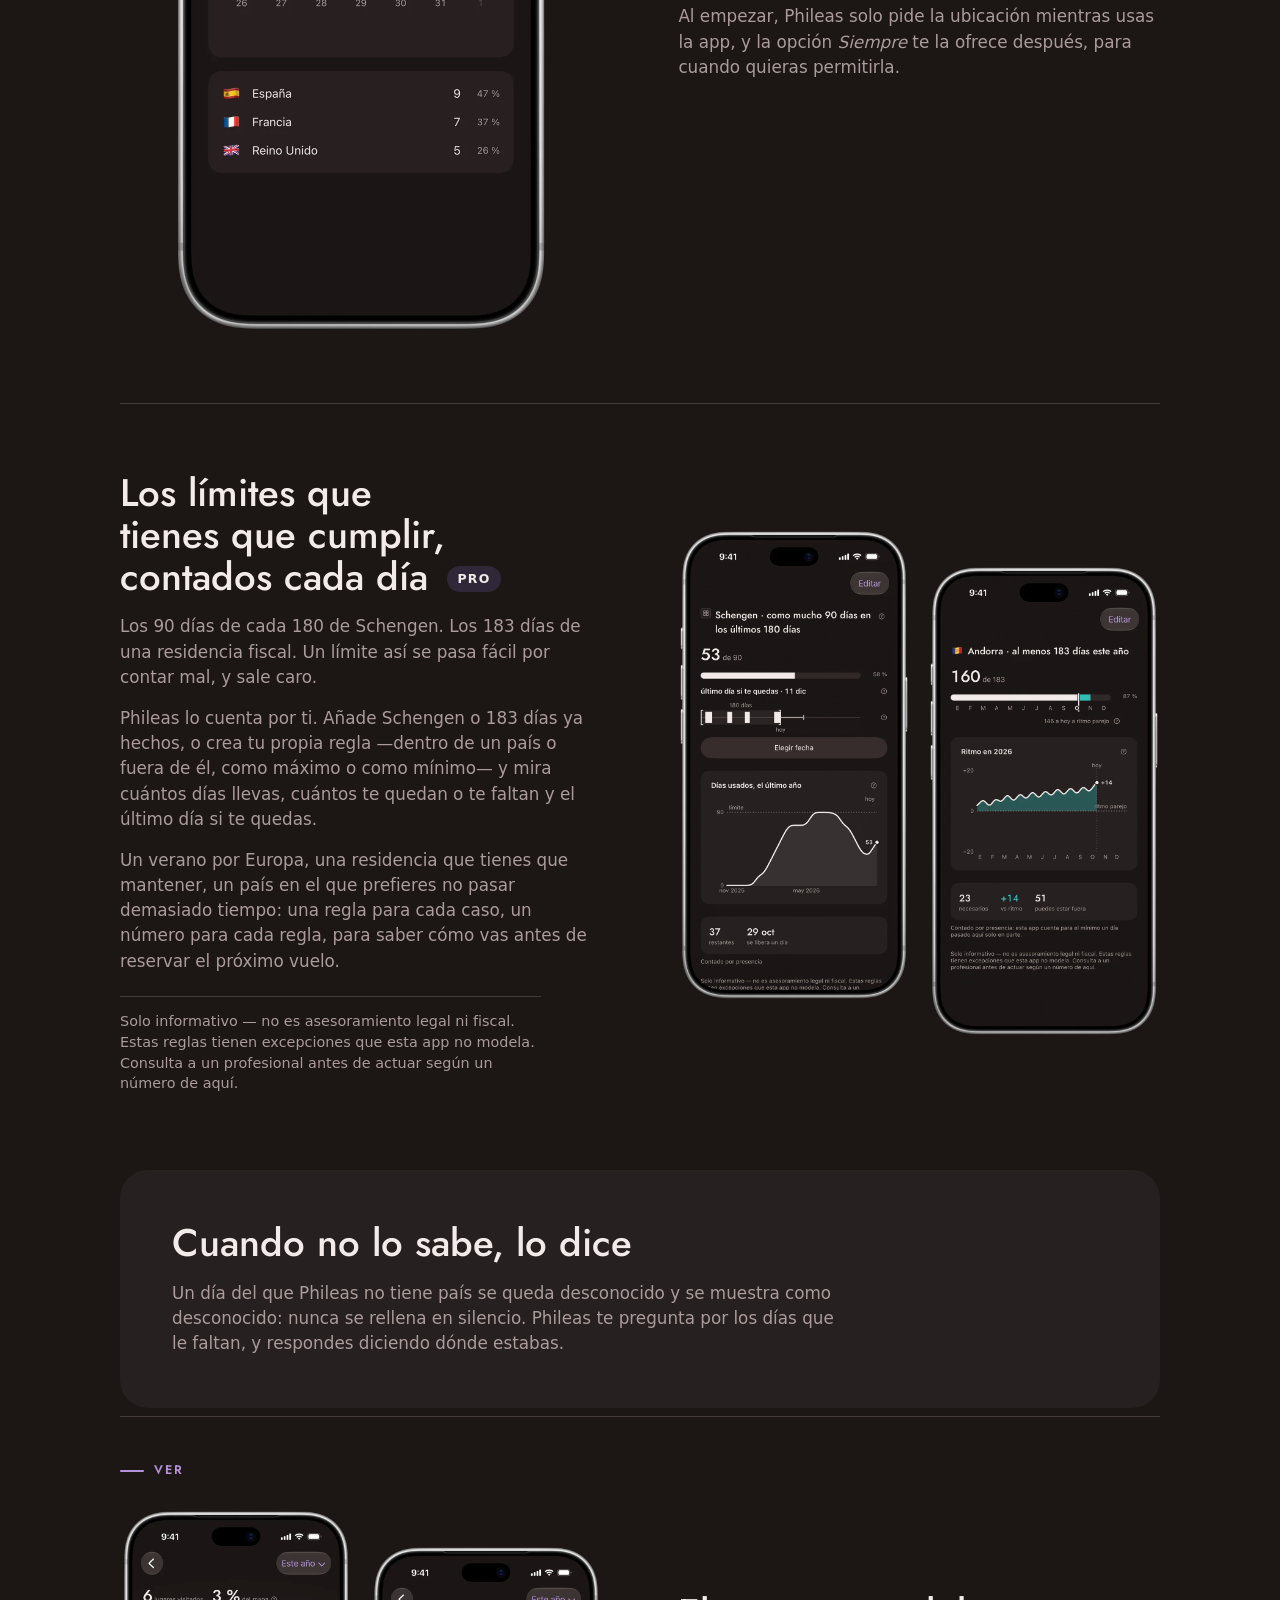
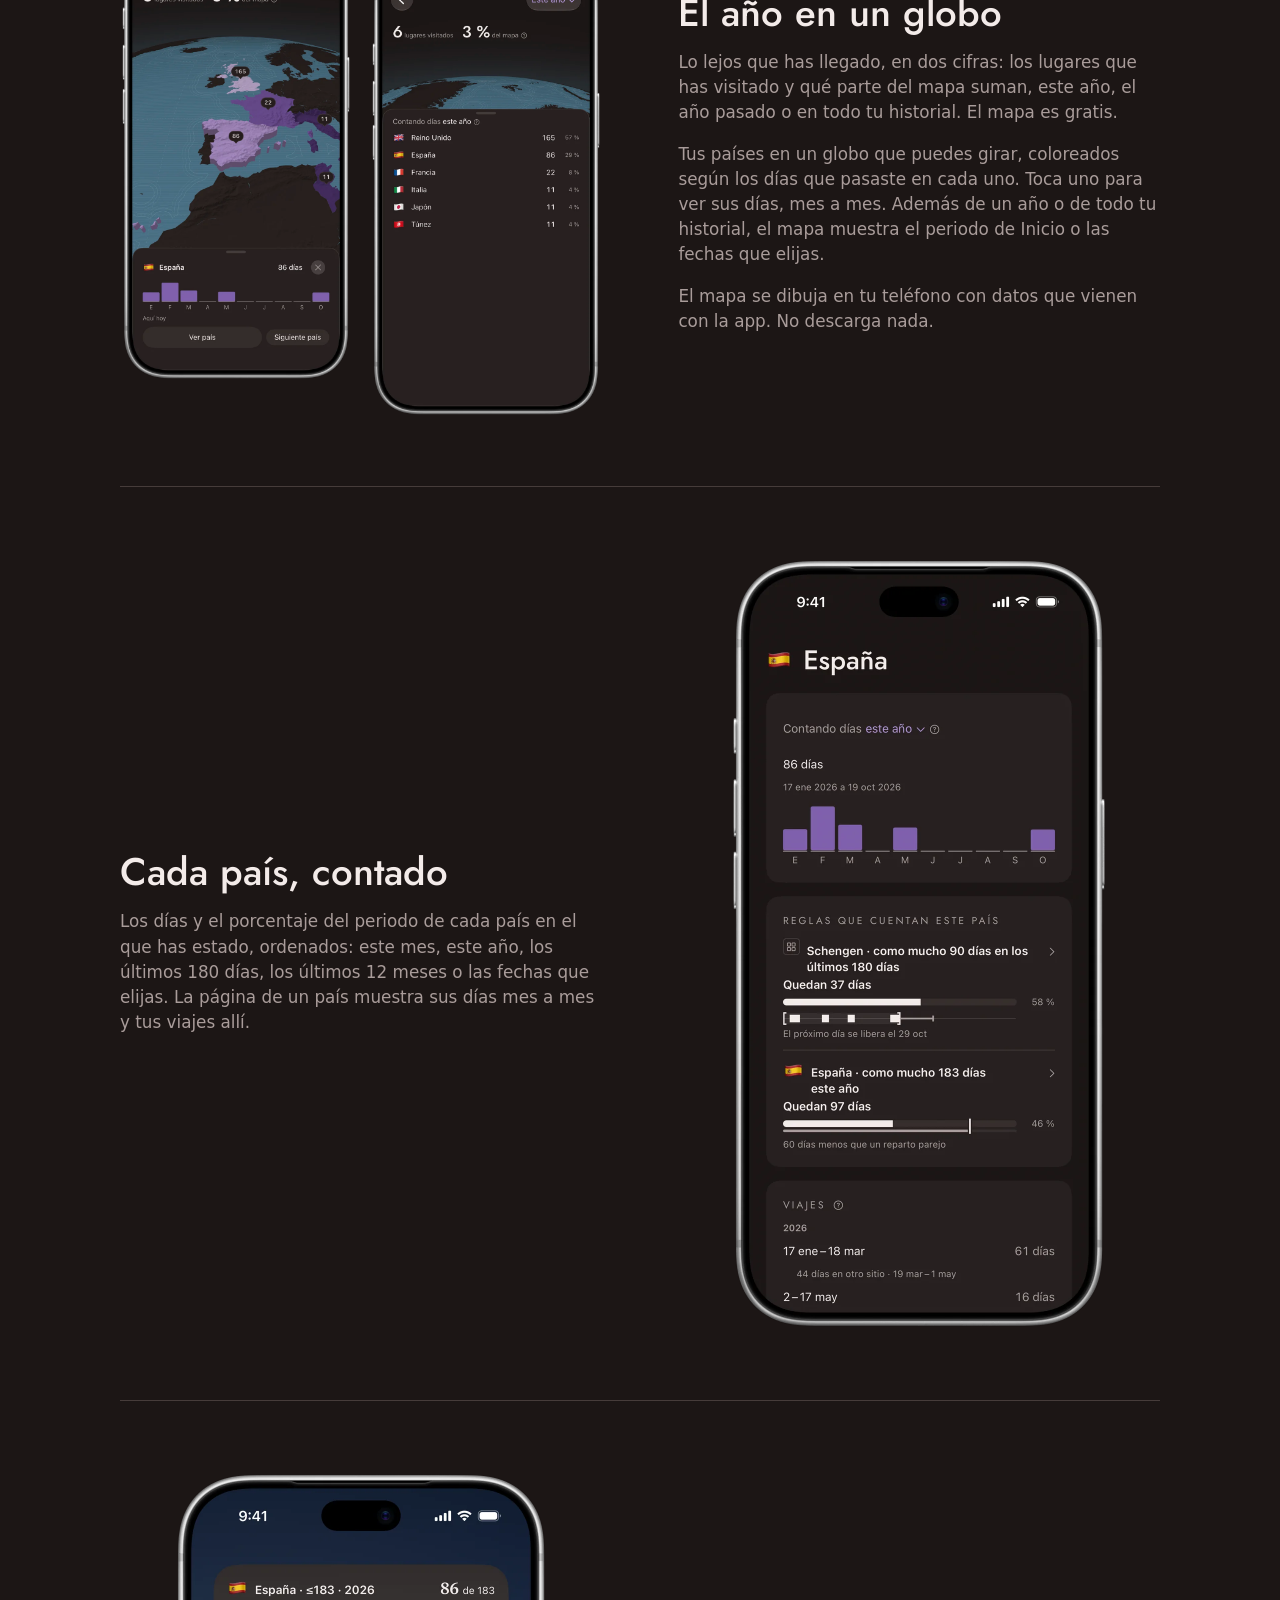
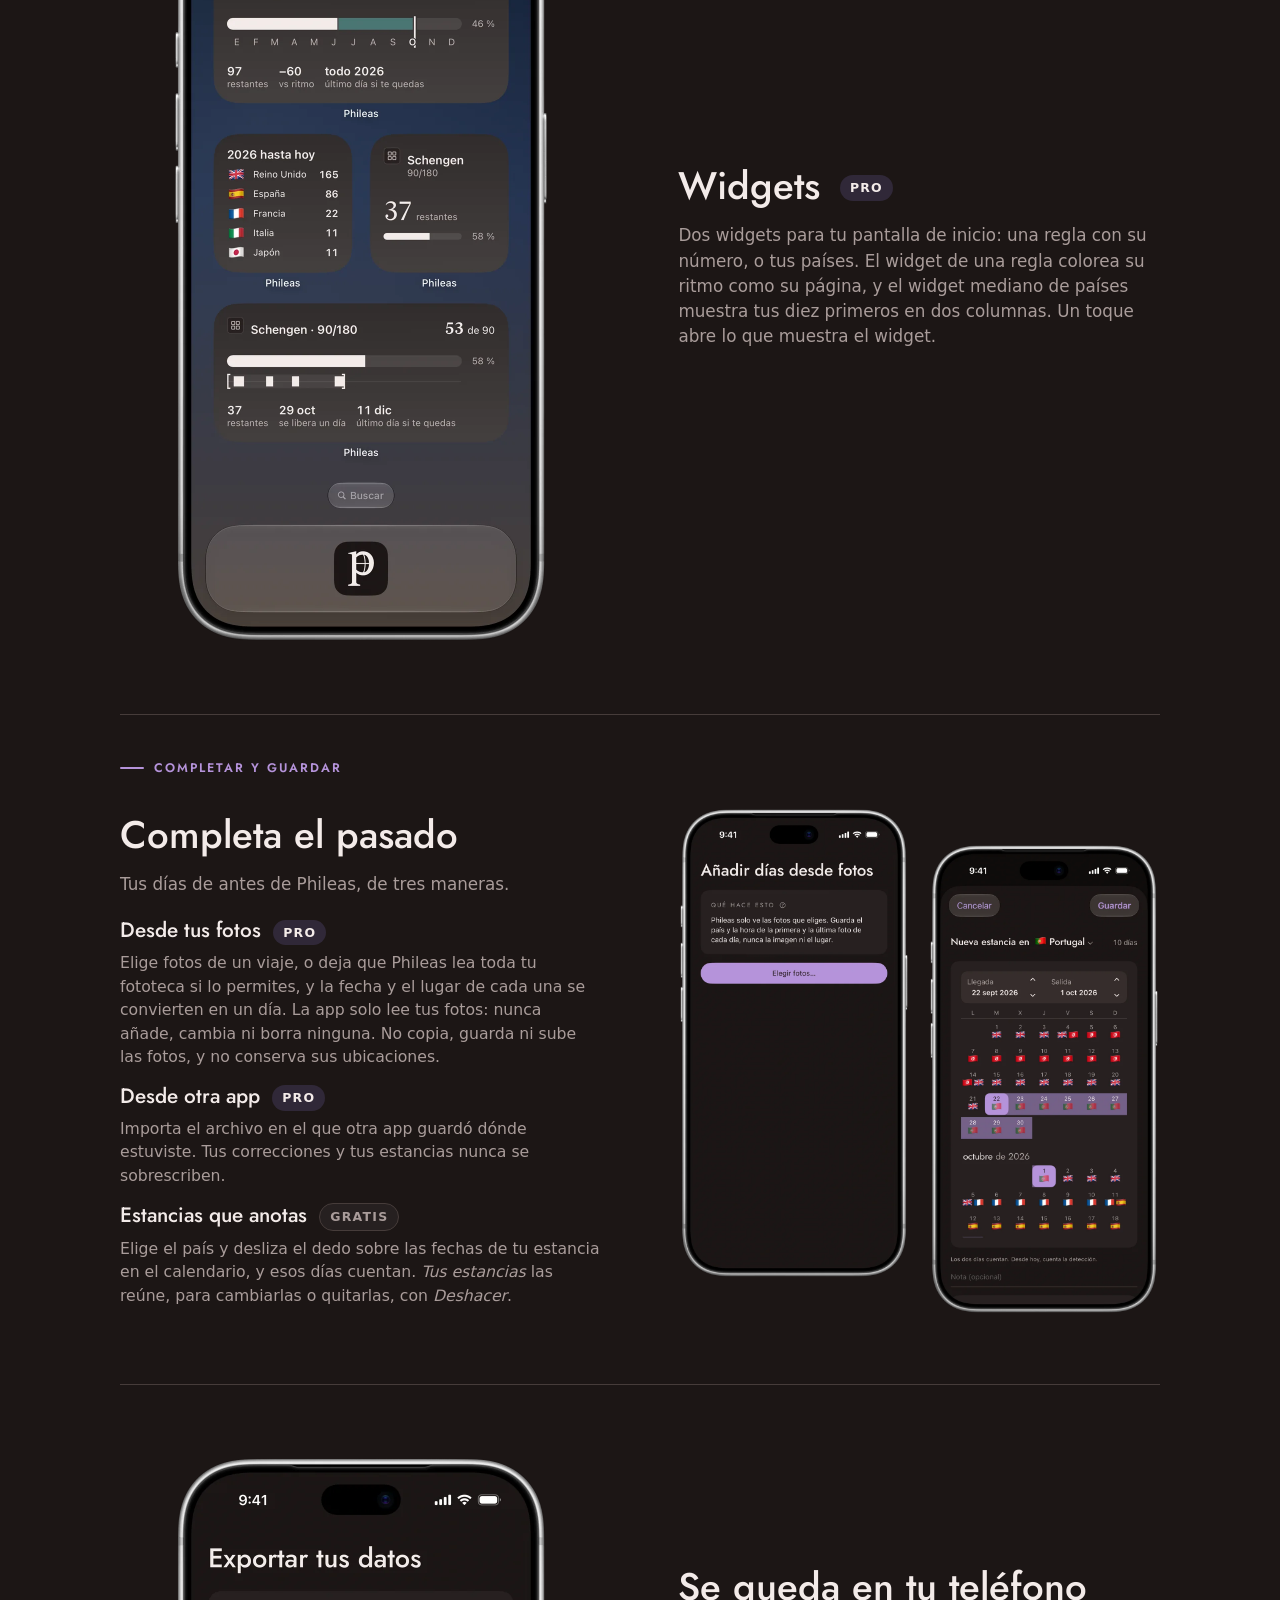
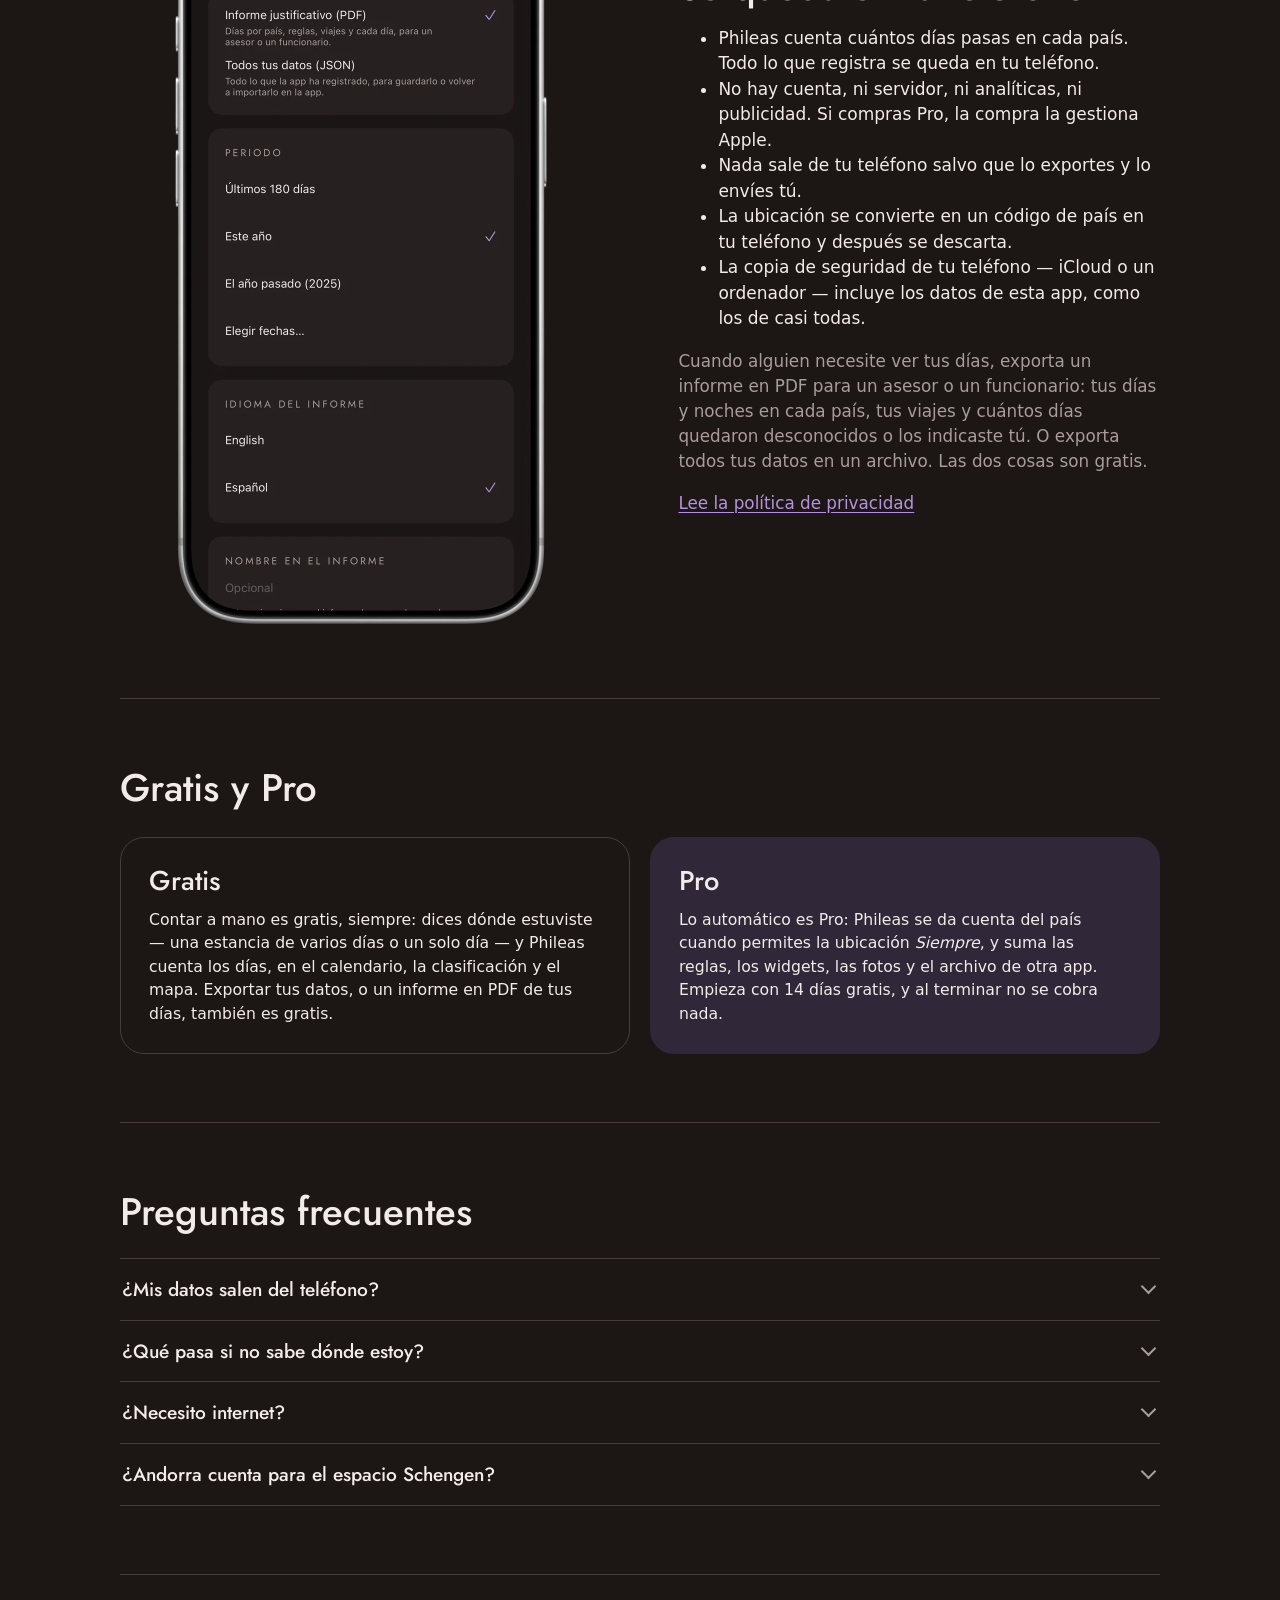
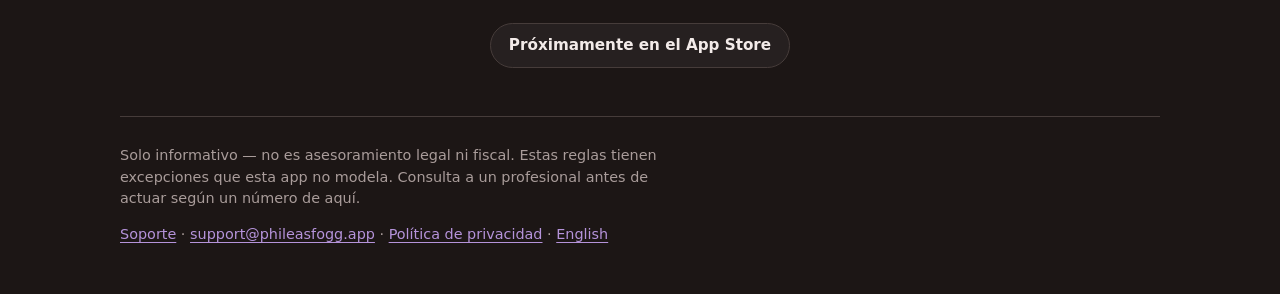
==== commit 5bbce987: "The policy and the landing name All my photos: picking needs no access; the whole library read on yo" ====
--- a/es/index.html
+++ b/es/index.html
@@ -97,7 +97,7 @@
 <section class="row" id="past">
 <div class="words"><h2>Completa el pasado</h2>
 <p>Tus días de antes de Phileas, de tres maneras.</p>
-<div class="items"><article class="item"><h3>Desde tus fotos <span class="tag">Pro</span></h3><p>Elige fotos de un viaje, y la fecha y el lugar de cada una se convierten en un día. La app no pide acceso a tu fototeca y solo ve las fotos que eliges. No copia, guarda ni sube las fotos, y no conserva sus ubicaciones.</p></article><article class="item"><h3>Desde otra app <span class="tag">Pro</span></h3><p>Importa el archivo en el que otra app guardó dónde estuviste. Tus correcciones y tus estancias nunca se sobrescriben.</p></article><article class="item"><h3>Estancias que anotas <span class="tag free">Gratis</span></h3><p>Elige el país y desliza el dedo sobre las fechas de tu estancia en el calendario, y esos días cuentan. <em>Tus estancias</em> las reúne, para cambiarlas o quitarlas, con <em>Deshacer</em>.</p></article></div></div>
+<div class="items"><article class="item"><h3>Desde tus fotos <span class="tag">Pro</span></h3><p>Elige fotos de un viaje, o deja que Phileas lea toda tu fototeca si lo permites, y la fecha y el lugar de cada una se convierten en un día. La app solo lee tus fotos: nunca añade, cambia ni borra ninguna. No copia, guarda ni sube las fotos, y no conserva sus ubicaciones.</p></article><article class="item"><h3>Desde otra app <span class="tag">Pro</span></h3><p>Importa el archivo en el que otra app guardó dónde estuviste. Tus correcciones y tus estancias nunca se sobrescriben.</p></article><article class="item"><h3>Estancias que anotas <span class="tag free">Gratis</span></h3><p>Elige el país y desliza el dedo sobre las fechas de tu estancia en el calendario, y esos días cuentan. <em>Tus estancias</em> las reúne, para cambiarlas o quitarlas, con <em>Deshacer</em>.</p></article></div></div>
 <figure class="pic"><div class="pair"><div class="phone"><img class="shot v-d" src="/pictures/es/photos-dark.webp" alt="Añadir días desde fotos, elegidas en el selector de fotos del sistema." width="760" height="1554" decoding="async" loading="lazy"><img class="shot v-l" src="/pictures/es/photos-light.webp" alt="Añadir días desde fotos, elegidas en el selector de fotos del sistema." width="760" height="1554" decoding="async" loading="lazy"></div><div class="phone"><img class="shot v-d" src="/pictures/es/stays-dark.webp" alt="Una estancia nueva: su país y sus fechas pintadas en el calendario." width="760" height="1554" decoding="async" loading="lazy"><img class="shot v-l" src="/pictures/es/stays-light.webp" alt="Una estancia nueva: su país y sus fechas pintadas en el calendario." width="760" height="1554" decoding="async" loading="lazy"></div></div></figure>
 </section>
 <section class="row flip" id="privacy">
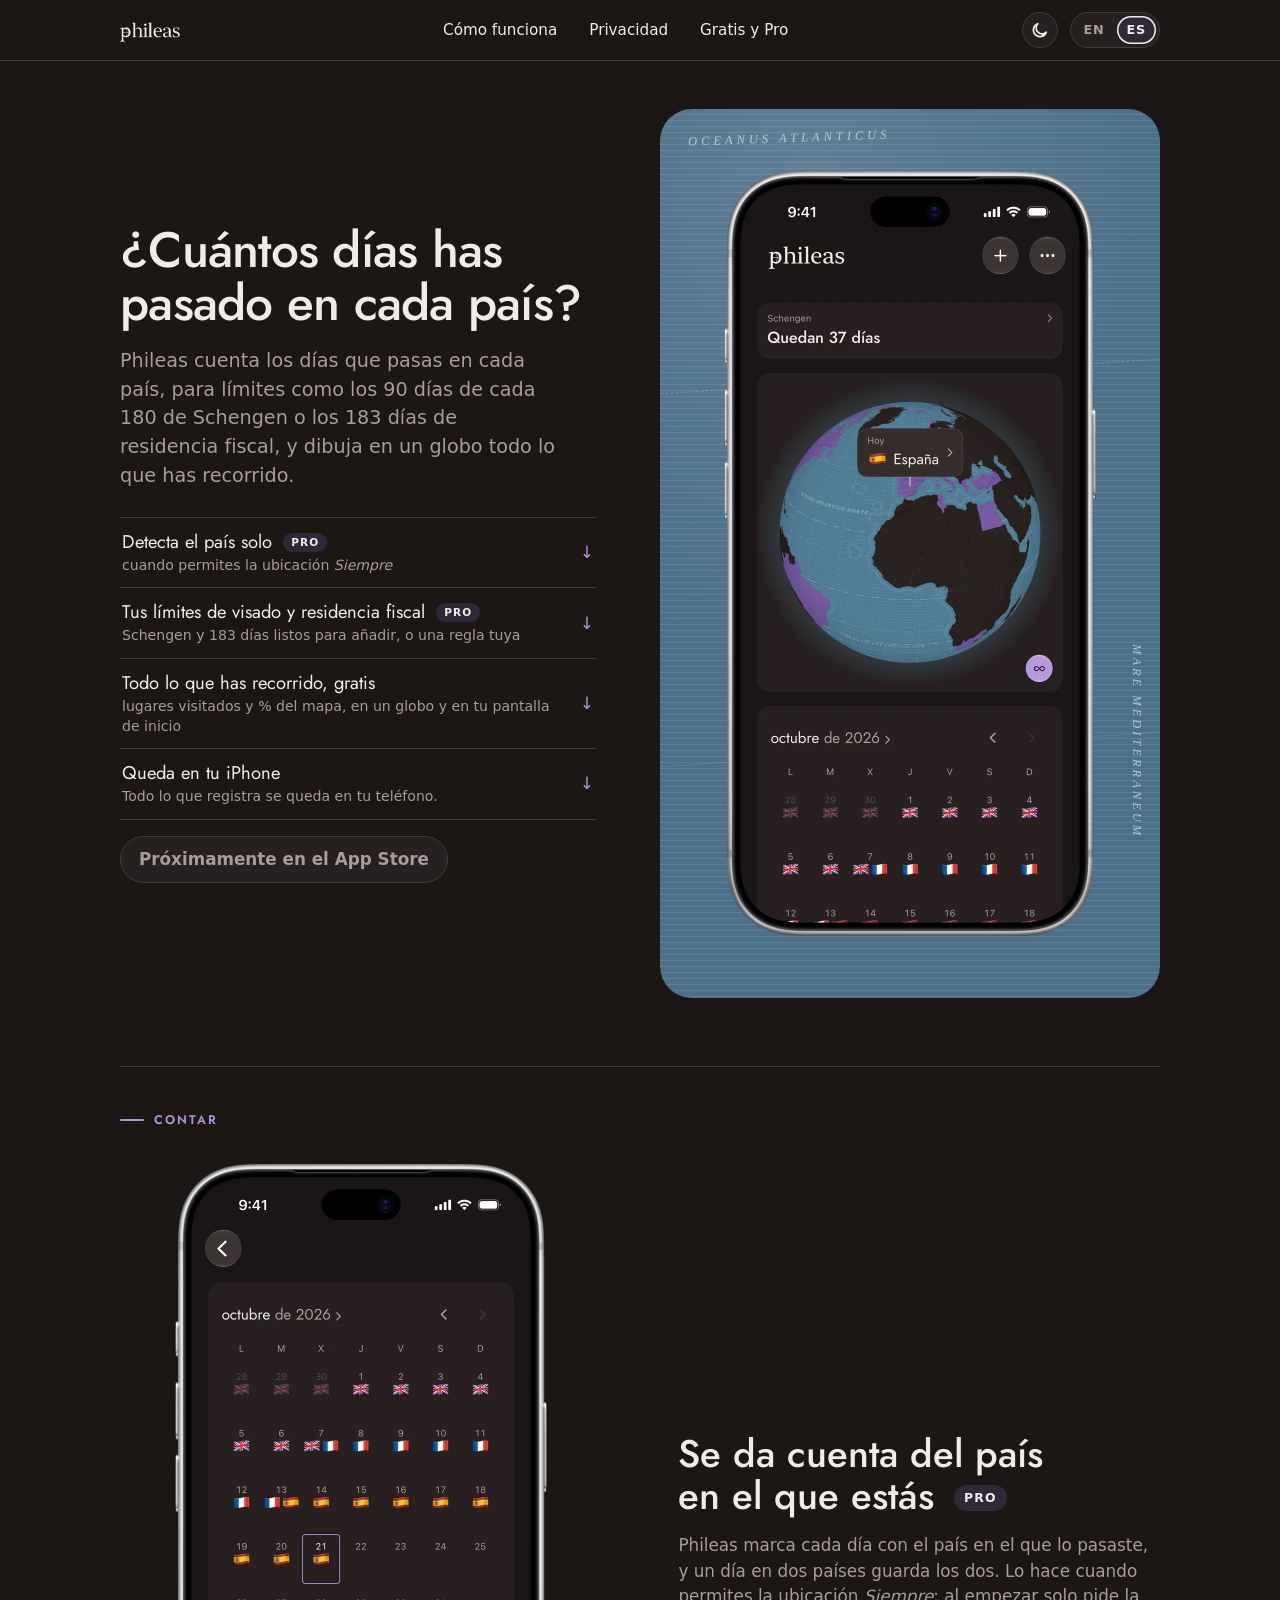
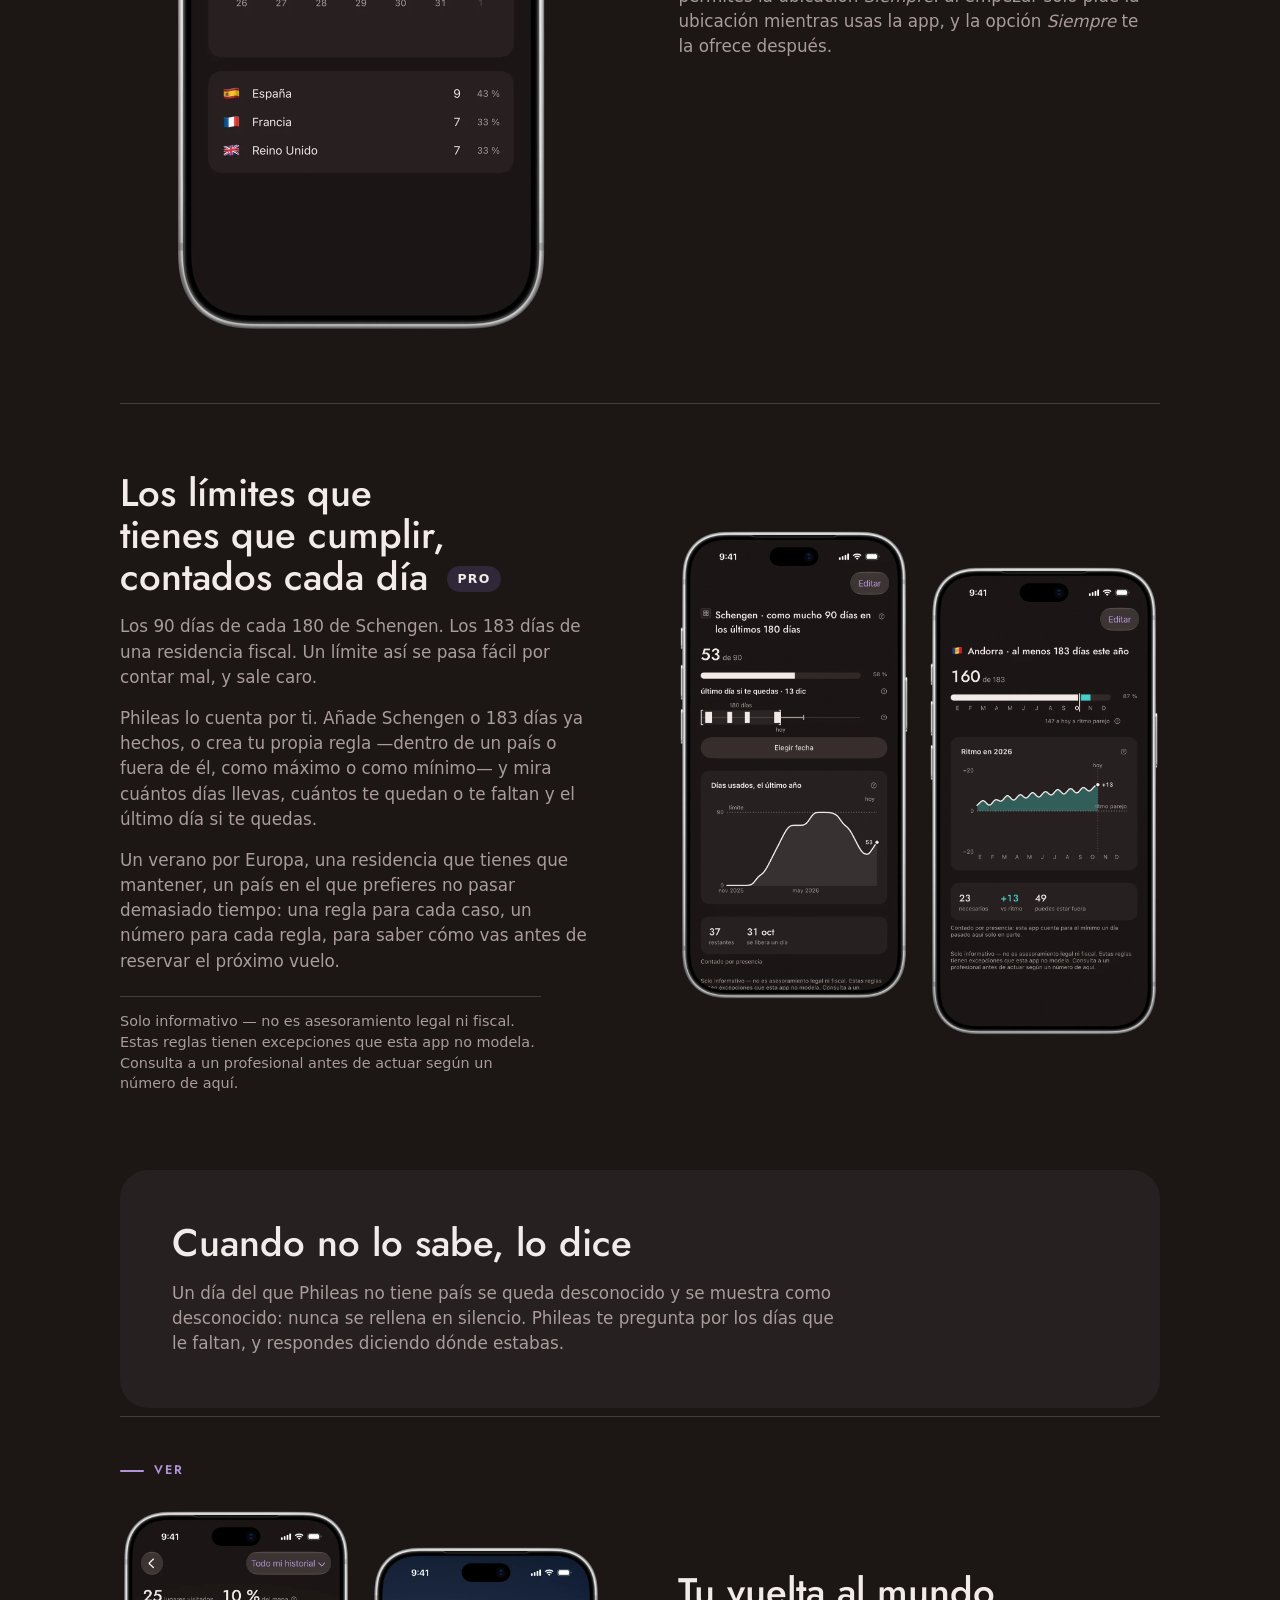
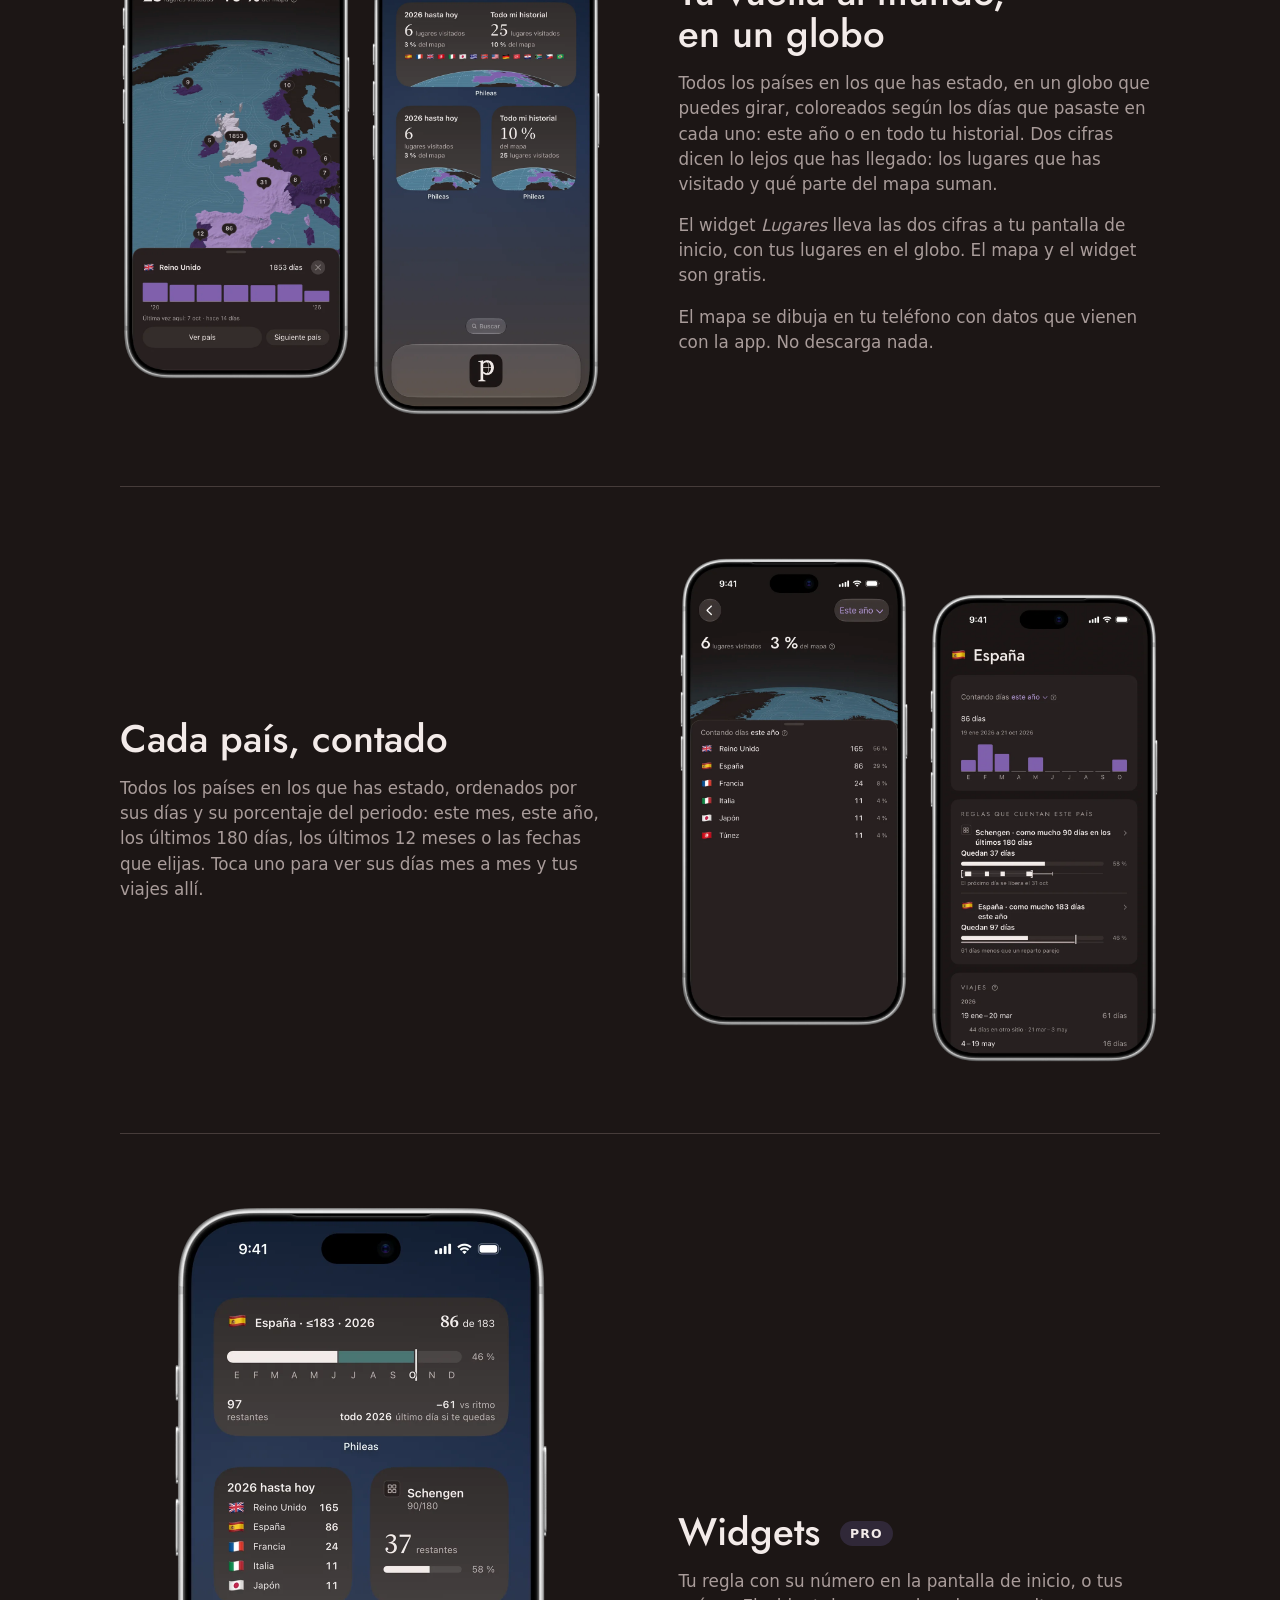
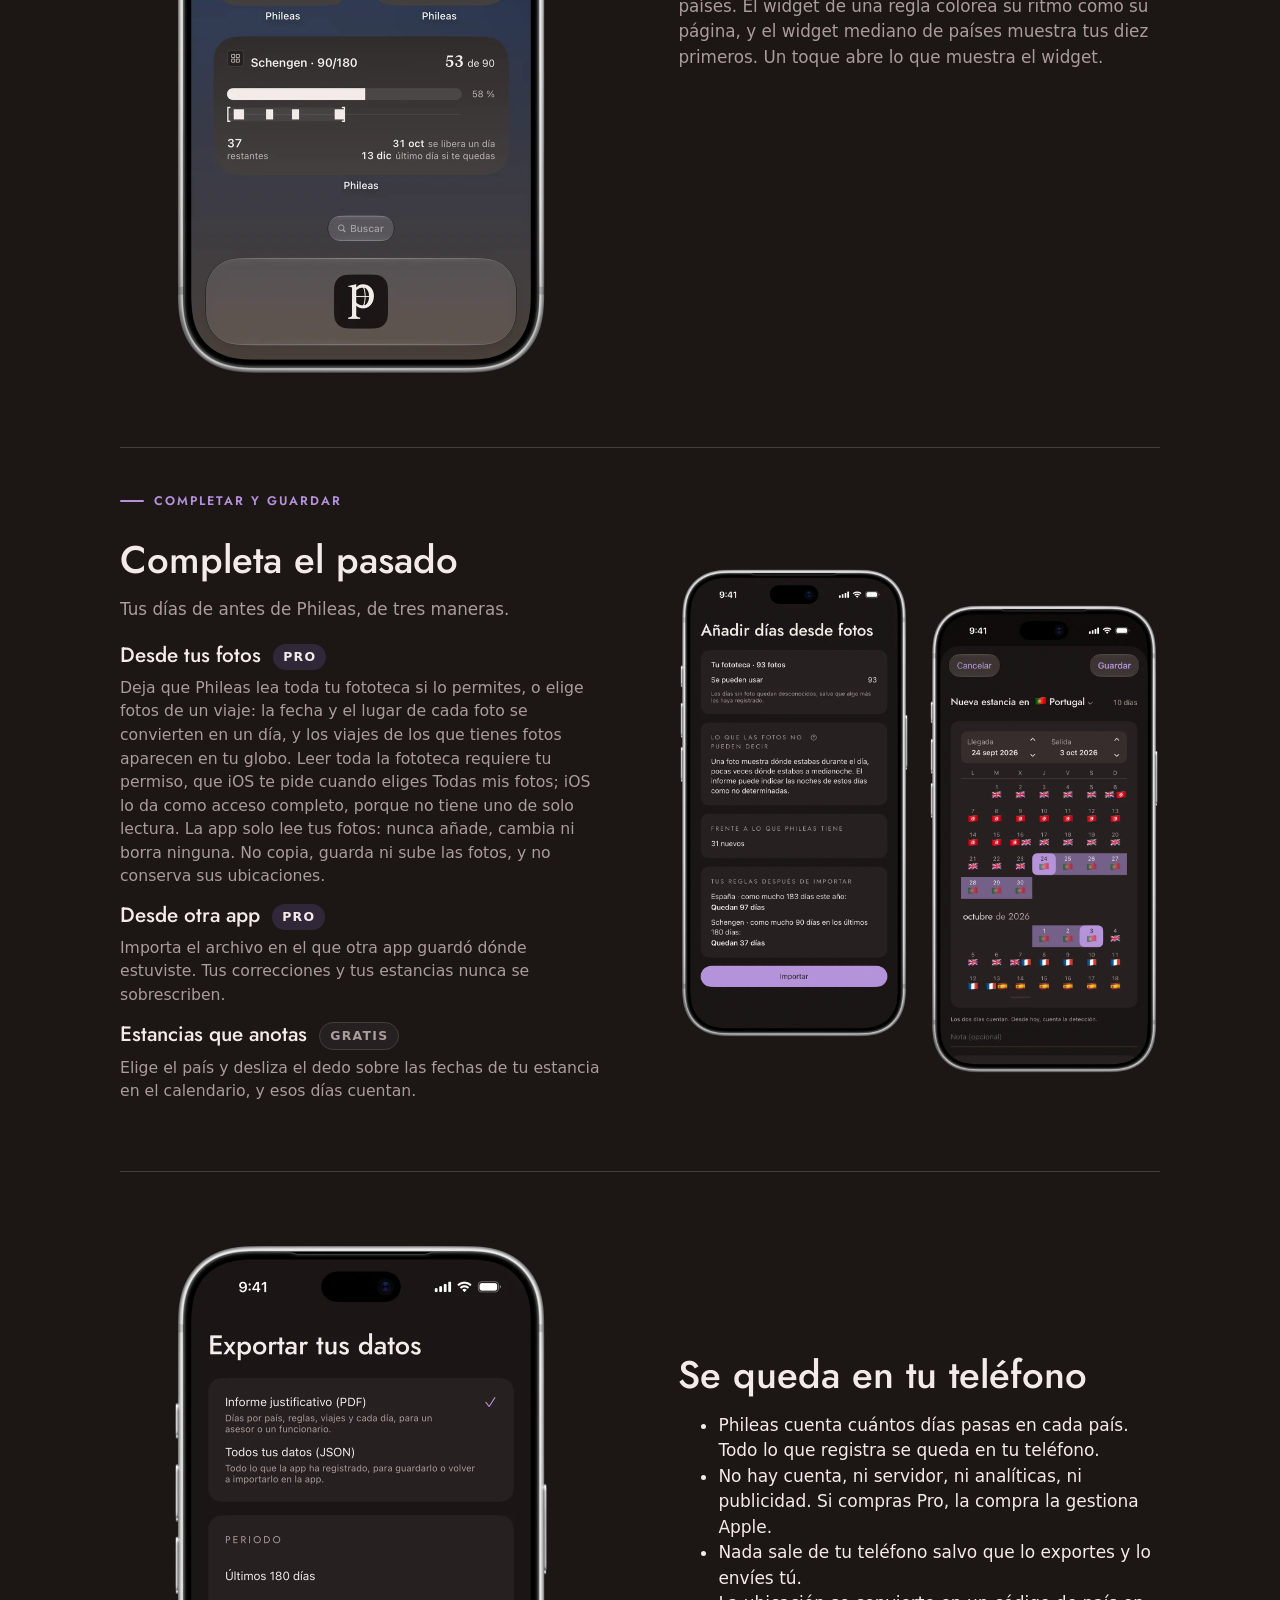
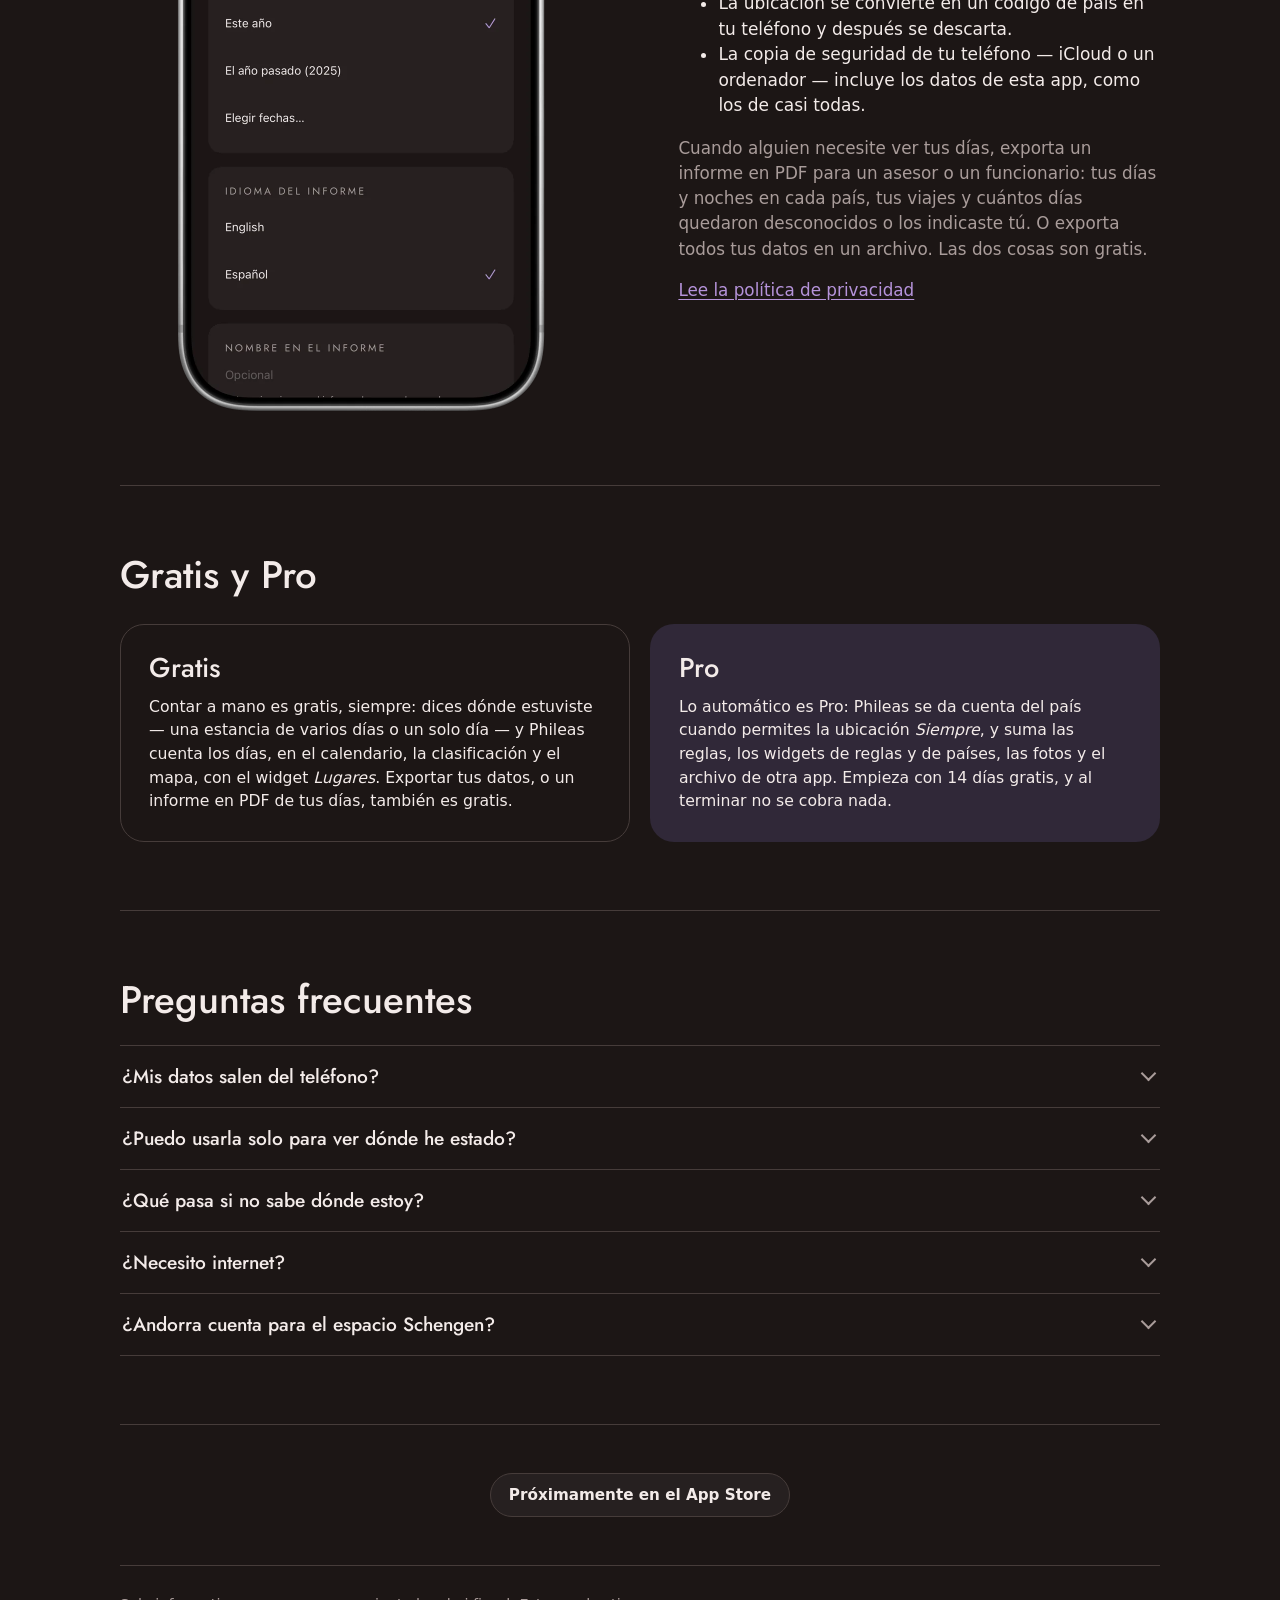
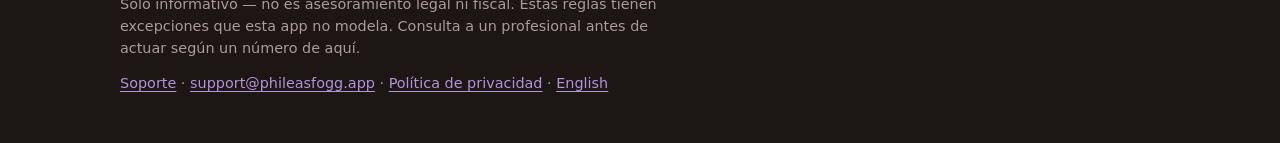
==== commit d96bf215: "The landing of 2026-10-21: one criterion for the site and the store — the globe's section Your trip " ====
--- a/es/index.html
+++ b/es/index.html
@@ -3,8 +3,8 @@
 <head>
 <meta charset="utf-8">
 <meta name="viewport" content="width=device-width, initial-scale=1">
-<title>Phileas — cuenta días por país: Schengen 90/180 y 183 días</title>
-<meta name="description" content="Phileas cuenta los días que pasas en cada país para respetar límites como los 90 días de cada 180 de Schengen o los 183 de residencia fiscal.">
+<title>Phileas — días por país: Schengen, 183 días y tu mapa de viajes</title>
+<meta name="description" content="Phileas cuenta los días que pasas en cada país, para límites como los 90/180 de Schengen o los 183 de residencia fiscal, y dibuja dónde has estado.">
 <meta name="color-scheme" content="dark">
 <script>(function(){var K="phileas-theme",r=document.documentElement,w=1;function stored(){try{return localStorage.getItem(K)==="light"}catch(x){return null}}function show(l){if(l)r.setAttribute("data-theme","light");else r.removeAttribute("data-theme");var c=document.getElementById("theme-light");if(c)c.checked=l}function sync(){var l=stored();if(w&&l!==null)show(l)}sync();document.addEventListener("DOMContentLoaded",sync);window.addEventListener("pageshow",function(e){if(e.persisted)sync()});document.addEventListener("change",function(e){var c=e.target;if(c.id!=="theme-light")return;show(c.checked);try{if(c.checked)localStorage.setItem(K,"light");else localStorage.removeItem(K)}catch(x){w=0}})})();</script>
 <link rel="canonical" href="https://phileasfogg.app/es/">
@@ -13,19 +13,19 @@
 <link rel="alternate" hreflang="x-default" href="https://phileasfogg.app/">
 <meta property="og:type" content="website">
 <meta property="og:site_name" content="Phileas">
-<meta property="og:title" content="Phileas — cuenta días por país: Schengen 90/180 y 183 días">
-<meta property="og:description" content="Phileas cuenta los días que pasas en cada país para respetar límites como los 90 días de cada 180 de Schengen o los 183 de residencia fiscal.">
+<meta property="og:title" content="Phileas — días por país: Schengen, 183 días y tu mapa de viajes">
+<meta property="og:description" content="Phileas cuenta los días que pasas en cada país, para límites como los 90/180 de Schengen o los 183 de residencia fiscal, y dibuja dónde has estado.">
 <meta property="og:url" content="https://phileasfogg.app/es/">
 <meta property="og:locale" content="es_ES">
-<meta property="og:image" content="https://phileasfogg.app/pictures/es/share-cc182453.jpg">
+<meta property="og:image" content="https://phileasfogg.app/pictures/es/share-ae562e93.jpg">
 <meta property="og:image:width" content="1200">
 <meta property="og:image:height" content="630">
-<meta property="og:image:alt" content="Phileas en dos iPhone: un mapa de los países visitados este año y un mes con la bandera de cada día.">
+<meta property="og:image:alt" content="Phileas en dos iPhone: un globo con todos los países visitados y widgets Lugares en una pantalla de inicio.">
 <meta name="twitter:card" content="summary_large_image">
-<meta name="twitter:title" content="Phileas — cuenta días por país: Schengen 90/180 y 183 días">
-<meta name="twitter:description" content="Phileas cuenta los días que pasas en cada país para respetar límites como los 90 días de cada 180 de Schengen o los 183 de residencia fiscal.">
-<meta name="twitter:image" content="https://phileasfogg.app/pictures/es/share-cc182453.jpg">
-<meta name="twitter:image:alt" content="Phileas en dos iPhone: un mapa de los países visitados este año y un mes con la bandera de cada día.">
+<meta name="twitter:title" content="Phileas — días por país: Schengen, 183 días y tu mapa de viajes">
+<meta name="twitter:description" content="Phileas cuenta los días que pasas en cada país, para límites como los 90/180 de Schengen o los 183 de residencia fiscal, y dibuja dónde has estado.">
+<meta name="twitter:image" content="https://phileasfogg.app/pictures/es/share-ae562e93.jpg">
+<meta name="twitter:image:alt" content="Phileas en dos iPhone: un globo con todos los países visitados y widgets Lugares en una pantalla de inicio.">
 <link rel="icon" href="/favicon.svg" type="image/svg+xml">
 <link rel="stylesheet" href="/site.css">
 </head>
@@ -43,21 +43,20 @@
 <section class="hero" id="hero">
 <div class="words">
 <h1 class="question">¿Cuántos días has pasado en cada país?</h1>
-<p class="lead">Phileas cuenta los días que pasas en cada país, para que te mantengas dentro de límites como los 90 días de cada 180 de Schengen o los 183 días de residencia fiscal.</p>
-<ul class="points"><li class="point"><a href="#detect"><span class="pt">Detecta el país solo <span class="tag">Pro</span></span><span class="pt-line">cuando permites la ubicación <em>Siempre</em></span><span class="arrow" aria-hidden="true">↓</span></a></li><li class="point"><a href="#rules"><span class="pt">Tus límites de visado y residencia fiscal <span class="tag">Pro</span></span><span class="pt-line">Schengen y 183 días listos para añadir, o una regla tuya</span><span class="arrow" aria-hidden="true">↓</span></a></li><li class="point"><a href="#globe"><span class="pt">Tu mapa de viajes, gratis</span><span class="pt-line">lugares visitados y % del mapa, del año o de todo tu historial</span><span class="arrow" aria-hidden="true">↓</span></a></li><li class="point"><a href="#privacy"><span class="pt">Queda en tu iPhone</span><span class="pt-line">Todo lo que registra se queda en tu teléfono.</span><span class="arrow" aria-hidden="true">↓</span></a></li></ul>
+<p class="lead">Phileas cuenta los días que pasas en cada país, para límites como los 90 días de cada 180 de Schengen o los 183 días de residencia fiscal, y dibuja en un globo todo lo que has recorrido.</p>
+<ul class="points"><li class="point"><a href="#detect"><span class="pt">Detecta el país solo <span class="tag">Pro</span></span><span class="pt-line">cuando permites la ubicación <em>Siempre</em></span><span class="arrow" aria-hidden="true">↓</span></a></li><li class="point"><a href="#rules"><span class="pt">Tus límites de visado y residencia fiscal <span class="tag">Pro</span></span><span class="pt-line">Schengen y 183 días listos para añadir, o una regla tuya</span><span class="arrow" aria-hidden="true">↓</span></a></li><li class="point"><a href="#globe"><span class="pt">Todo lo que has recorrido, gratis</span><span class="pt-line">lugares visitados y % del mapa, en un globo y en tu pantalla de inicio</span><span class="arrow" aria-hidden="true">↓</span></a></li><li class="point"><a href="#privacy"><span class="pt">Queda en tu iPhone</span><span class="pt-line">Todo lo que registra se queda en tu teléfono.</span><span class="arrow" aria-hidden="true">↓</span></a></li></ul>
 <p class="soon">Próximamente en el App Store</p>
 </div>
 <figure class="hero-pic">
 <div class="ocean"><span class="sea one" aria-hidden="true">Oceanus Atlanticus</span><span class="sea two" aria-hidden="true">Mare Mediterraneum</span>
-<div class="phone"><img class="shot v-d" src="/pictures/es/home-dark.webp" alt="Phileas en un iPhone: el número de la regla de Schengen, un globo con el país de hoy y los días del mes." width="760" height="1554" decoding="async"><img class="shot v-l" src="/pictures/es/home-light.webp" alt="Phileas en un iPhone: el número de la regla de Schengen, un globo con el país de hoy y los días del mes." width="760" height="1554" decoding="async" fetchpriority="low"></div></div>
+<div class="phone"><img class="shot v-d" src="/pictures/es/home-dark.webp" alt="Phileas en un iPhone: el número de la regla de Schengen, un globo con todos los países visitados y los días del mes." width="760" height="1554" decoding="async"><img class="shot v-l" src="/pictures/es/home-light.webp" alt="Phileas en un iPhone: el número de la regla de Schengen, un globo con todos los países visitados y los días del mes." width="760" height="1554" decoding="async" fetchpriority="low"></div></div>
 </figure>
 </section>
 <div class="chapter" id="count" role="group" aria-labelledby="count-label">
 <p class="eyebrow" id="count-label">Contar</p>
 <section class="row flip" id="detect">
 <div class="words"><h2>Se da cuenta del país en el que estás <span class="tag">Pro</span></h2>
-<p>Cuando permites la ubicación <em>Siempre</em>, Phileas averigua en qué país estás y lo anota en el día. Un día pasado en dos países guarda los dos.</p>
-<p>Al empezar, Phileas solo pide la ubicación mientras usas la app, y la opción <em>Siempre</em> te la ofrece después, para cuando quieras permitirla.</p></div>
+<p>Phileas marca cada día con el país en el que lo pasaste, y un día en dos países guarda los dos. Lo hace cuando permites la ubicación <em>Siempre</em>: al empezar solo pide la ubicación mientras usas la app, y la opción <em>Siempre</em> te la ofrece después.</p></div>
 <figure class="pic"><div class="phone"><img class="shot v-d" src="/pictures/es/month-dark.webp" alt="Un mes en Phileas, cada día marcado con el país en el que lo pasaste." width="760" height="1554" decoding="async" loading="lazy"><img class="shot v-l" src="/pictures/es/month-light.webp" alt="Un mes en Phileas, cada día marcado con el país en el que lo pasaste." width="760" height="1554" decoding="async" loading="lazy"></div></figure>
 </section>
 <section class="row" id="rules">
@@ -75,20 +74,20 @@
 <div class="chapter" id="see" role="group" aria-labelledby="see-label">
 <p class="eyebrow" id="see-label">Ver</p>
 <section class="row flip" id="globe">
-<div class="words"><h2>El año en un globo</h2>
-<p>Lo lejos que has llegado, en dos cifras: los lugares que has visitado y qué parte del mapa suman, este año, el año pasado o en todo tu historial. El mapa es gratis.</p>
-<p>Tus países en un globo que puedes girar, coloreados según los días que pasaste en cada uno. Toca uno para ver sus días, mes a mes. Además de un año o de todo tu historial, el mapa muestra el periodo de Inicio o las fechas que elijas.</p>
+<div class="words"><h2>Tu vuelta al mundo, en un globo</h2>
+<p>Todos los países en los que has estado, en un globo que puedes girar, coloreados según los días que pasaste en cada uno: este año o en todo tu historial. Dos cifras dicen lo lejos que has llegado: los lugares que has visitado y qué parte del mapa suman.</p>
+<p>El widget <em>Lugares</em> lleva las dos cifras a tu pantalla de inicio, con tus lugares en el globo. El mapa y el widget son gratis.</p>
 <p>El mapa se dibuja en tu teléfono con datos que vienen con la app. No descarga nada.</p></div>
-<figure class="pic"><div class="pair"><div class="phone"><img class="shot v-d" src="/pictures/es/map-dark.webp" alt="El mapa: un globo con los países del año coloreados según sus días, los lugares visitados y los días de España mes a mes." width="760" height="1554" decoding="async" loading="lazy"><img class="shot v-l" src="/pictures/es/map-light.webp" alt="El mapa: un globo con los países del año coloreados según sus días, los lugares visitados y los días de España mes a mes." width="760" height="1554" decoding="async" loading="lazy"></div><div class="phone"><img class="shot v-d" src="/pictures/es/map-drawn-up-dark.webp" alt="El mapa desplegado: los países del año ordenados por sus días." width="760" height="1554" decoding="async" loading="lazy"><img class="shot v-l" src="/pictures/es/map-drawn-up-light.webp" alt="El mapa desplegado: los países del año ordenados por sus días." width="760" height="1554" decoding="async" loading="lazy"></div></div></figure>
+<figure class="pic"><div class="pair"><div class="phone"><img class="shot v-d" src="/pictures/es/map-history-dark.webp" alt="El mapa en Todo mi historial: un globo con todos los países visitados, coloreados según sus días, y los lugares visitados y el porcentaje del mapa." width="760" height="1554" decoding="async" loading="lazy"><img class="shot v-l" src="/pictures/es/map-history-light.webp" alt="El mapa en Todo mi historial: un globo con todos los países visitados, coloreados según sus días, y los lugares visitados y el porcentaje del mapa." width="760" height="1554" decoding="async" loading="lazy"></div><div class="phone"><img class="shot v-d" src="/pictures/es/places-widget-dark.webp" alt="Widgets Lugares en la pantalla de inicio de un iPhone: los lugares visitados y el porcentaje del mapa, este año y en todo tu historial, con sus banderas y el globo." width="760" height="1554" decoding="async" loading="lazy"><img class="shot v-l" src="/pictures/es/places-widget-light.webp" alt="Widgets Lugares en la pantalla de inicio de un iPhone: los lugares visitados y el porcentaje del mapa, este año y en todo tu historial, con sus banderas y el globo." width="760" height="1554" decoding="async" loading="lazy"></div></div></figure>
 </section>
 <section class="row" id="countries">
 <div class="words"><h2>Cada país, contado</h2>
-<p>Los días y el porcentaje del periodo de cada país en el que has estado, ordenados: este mes, este año, los últimos 180 días, los últimos 12 meses o las fechas que elijas. La página de un país muestra sus días mes a mes y tus viajes allí.</p></div>
-<figure class="pic"><div class="phone"><img class="shot v-d" src="/pictures/es/country-dark.webp" alt="La página de España: sus días mes a mes este año." width="760" height="1554" decoding="async" loading="lazy"><img class="shot v-l" src="/pictures/es/country-light.webp" alt="La página de España: sus días mes a mes este año." width="760" height="1554" decoding="async" loading="lazy"></div></figure>
+<p>Todos los países en los que has estado, ordenados por sus días y su porcentaje del periodo: este mes, este año, los últimos 180 días, los últimos 12 meses o las fechas que elijas. Toca uno para ver sus días mes a mes y tus viajes allí.</p></div>
+<figure class="pic"><div class="pair"><div class="phone"><img class="shot v-d" src="/pictures/es/map-drawn-up-dark.webp" alt="El mapa desplegado: los países del año ordenados por sus días." width="760" height="1554" decoding="async" loading="lazy"><img class="shot v-l" src="/pictures/es/map-drawn-up-light.webp" alt="El mapa desplegado: los países del año ordenados por sus días." width="760" height="1554" decoding="async" loading="lazy"></div><div class="phone"><img class="shot v-d" src="/pictures/es/country-dark.webp" alt="La página de España: sus días mes a mes este año." width="760" height="1554" decoding="async" loading="lazy"><img class="shot v-l" src="/pictures/es/country-light.webp" alt="La página de España: sus días mes a mes este año." width="760" height="1554" decoding="async" loading="lazy"></div></div></figure>
 </section>
 <section class="row flip" id="widgets">
 <div class="words"><h2>Widgets <span class="tag">Pro</span></h2>
-<p>Dos widgets para tu pantalla de inicio: una regla con su número, o tus países. El widget de una regla colorea su ritmo como su página, y el widget mediano de países muestra tus diez primeros en dos columnas. Un toque abre lo que muestra el widget.</p></div>
+<p>Tu regla con su número en la pantalla de inicio, o tus países. El widget de una regla colorea su ritmo como su página, y el widget mediano de países muestra tus diez primeros. Un toque abre lo que muestra el widget.</p></div>
 <figure class="pic"><div class="phone"><img class="shot v-d" src="/pictures/es/widget-dark.webp" alt="Widgets de Phileas en la pantalla de inicio de un iPhone: los 183 días de España y la regla de Schengen, cada una con su número, y los países del año." width="760" height="1554" decoding="async" loading="lazy"><img class="shot v-l" src="/pictures/es/widget-light.webp" alt="Widgets de Phileas en la pantalla de inicio de un iPhone: los 183 días de España y la regla de Schengen, cada una con su número, y los países del año." width="760" height="1554" decoding="async" loading="lazy"></div></figure>
 </section>
 </div><!-- /chapter -->
@@ -97,8 +96,8 @@
 <section class="row" id="past">
 <div class="words"><h2>Completa el pasado</h2>
 <p>Tus días de antes de Phileas, de tres maneras.</p>
-<div class="items"><article class="item"><h3>Desde tus fotos <span class="tag">Pro</span></h3><p>Elige fotos de un viaje, o deja que Phileas lea toda tu fototeca si lo permites, y la fecha y el lugar de cada una se convierten en un día. La app solo lee tus fotos: nunca añade, cambia ni borra ninguna. No copia, guarda ni sube las fotos, y no conserva sus ubicaciones.</p></article><article class="item"><h3>Desde otra app <span class="tag">Pro</span></h3><p>Importa el archivo en el que otra app guardó dónde estuviste. Tus correcciones y tus estancias nunca se sobrescriben.</p></article><article class="item"><h3>Estancias que anotas <span class="tag free">Gratis</span></h3><p>Elige el país y desliza el dedo sobre las fechas de tu estancia en el calendario, y esos días cuentan. <em>Tus estancias</em> las reúne, para cambiarlas o quitarlas, con <em>Deshacer</em>.</p></article></div></div>
-<figure class="pic"><div class="pair"><div class="phone"><img class="shot v-d" src="/pictures/es/photos-dark.webp" alt="Añadir días desde fotos, elegidas en el selector de fotos del sistema." width="760" height="1554" decoding="async" loading="lazy"><img class="shot v-l" src="/pictures/es/photos-light.webp" alt="Añadir días desde fotos, elegidas en el selector de fotos del sistema." width="760" height="1554" decoding="async" loading="lazy"></div><div class="phone"><img class="shot v-d" src="/pictures/es/stays-dark.webp" alt="Una estancia nueva: su país y sus fechas pintadas en el calendario." width="760" height="1554" decoding="async" loading="lazy"><img class="shot v-l" src="/pictures/es/stays-light.webp" alt="Una estancia nueva: su país y sus fechas pintadas en el calendario." width="760" height="1554" decoding="async" loading="lazy"></div></div></figure>
+<div class="items"><article class="item"><h3>Desde tus fotos <span class="tag">Pro</span></h3><p>Deja que Phileas lea toda tu fototeca si lo permites, o elige fotos de un viaje: la fecha y el lugar de cada foto se convierten en un día, y los viajes de los que tienes fotos aparecen en tu globo. Leer toda la fototeca requiere tu permiso, que iOS te pide cuando eliges Todas mis fotos; iOS lo da como acceso completo, porque no tiene uno de solo lectura. La app solo lee tus fotos: nunca añade, cambia ni borra ninguna. No copia, guarda ni sube las fotos, y no conserva sus ubicaciones.</p></article><article class="item"><h3>Desde otra app <span class="tag">Pro</span></h3><p>Importa el archivo en el que otra app guardó dónde estuviste. Tus correcciones y tus estancias nunca se sobrescriben.</p></article><article class="item"><h3>Estancias que anotas <span class="tag free">Gratis</span></h3><p>Elige el país y desliza el dedo sobre las fechas de tu estancia en el calendario, y esos días cuentan.</p></article></div></div>
+<figure class="pic"><div class="pair"><div class="phone"><img class="shot v-d" src="/pictures/es/photos-preview-dark.webp" alt="Añadir días desde fotos: la vista previa de lo que contará, antes de escribir nada." width="760" height="1554" decoding="async" loading="lazy"><img class="shot v-l" src="/pictures/es/photos-preview-light.webp" alt="Añadir días desde fotos: la vista previa de lo que contará, antes de escribir nada." width="760" height="1554" decoding="async" loading="lazy"></div><div class="phone"><img class="shot v-d" src="/pictures/es/stays-dark.webp" alt="Una estancia nueva: su país y sus fechas pintadas en el calendario." width="760" height="1554" decoding="async" loading="lazy"><img class="shot v-l" src="/pictures/es/stays-light.webp" alt="Una estancia nueva: su país y sus fechas pintadas en el calendario." width="760" height="1554" decoding="async" loading="lazy"></div></div></figure>
 </section>
 <section class="row flip" id="privacy">
 <div class="words"><h2>Se queda en tu teléfono</h2>
@@ -110,11 +109,11 @@
 </div><!-- /chapter -->
 <section class="block" id="plans">
 <div class="section-head"><h2>Gratis y Pro</h2></div>
-<div class="cards"><article class="item"><h3>Gratis</h3><p>Contar a mano es gratis, siempre: dices dónde estuviste — una estancia de varios días o un solo día — y Phileas cuenta los días, en el calendario, la clasificación y el mapa. Exportar tus datos, o un informe en PDF de tus días, también es gratis.</p></article><article class="item"><h3>Pro</h3><p>Lo automático es Pro: Phileas se da cuenta del país cuando permites la ubicación <em>Siempre</em>, y suma las reglas, los widgets, las fotos y el archivo de otra app. Empieza con 14 días gratis, y al terminar no se cobra nada.</p></article></div>
+<div class="cards"><article class="item"><h3>Gratis</h3><p>Contar a mano es gratis, siempre: dices dónde estuviste — una estancia de varios días o un solo día — y Phileas cuenta los días, en el calendario, la clasificación y el mapa, con el widget <em>Lugares</em>. Exportar tus datos, o un informe en PDF de tus días, también es gratis.</p></article><article class="item"><h3>Pro</h3><p>Lo automático es Pro: Phileas se da cuenta del país cuando permites la ubicación <em>Siempre</em>, y suma las reglas, los widgets de reglas y de países, las fotos y el archivo de otra app. Empieza con 14 días gratis, y al terminar no se cobra nada.</p></article></div>
 </section>
 <section class="block faq" id="faq">
 <div class="section-head"><h2>Preguntas frecuentes</h2></div>
-<div class="faq-list"><details class="qa"><summary><h3>¿Mis datos salen del teléfono?</h3></summary><p>Nada sale de tu teléfono salvo que lo exportes y lo envíes tú. No hay cuenta, ni servidor, ni analíticas, ni publicidad. Si compras Pro, la compra la gestiona Apple. La copia de seguridad de tu teléfono — iCloud o un ordenador — incluye los datos de esta app, como los de casi todas. La app no los envía; lo hace tu teléfono, si tienes las copias activadas.</p></details><details class="qa"><summary><h3>¿Qué pasa si no sabe dónde estoy?</h3></summary><p>El día se queda desconocido, y Phileas lo muestra como desconocido: nunca lo rellena en silencio. Te pregunta por los días que le faltan, y respondes diciendo dónde estabas, un día o una estancia de varios.</p></details><details class="qa"><summary><h3>¿Necesito internet?</h3></summary><p>Phileas cuenta tus días en tu teléfono. El mapa se dibuja en tu teléfono con datos que vienen con la app. No descarga nada. Comprar Pro, empezar la prueba de 14 días o restaurar una compra pasa por el App Store, que necesita conexión.</p></details><details class="qa"><summary><h3>¿Andorra cuenta para el espacio Schengen?</h3></summary><p>Solo si la activas. Mónaco, San Marino, la Ciudad del Vaticano y Andorra cuentan como países propios, y para el espacio Schengen solo si los activas, en Ajustes, en Territorios. Phileas cuenta los días en Åland como días en el espacio Schengen. Phileas cuenta los días en Gibraltar como días en el espacio Schengen desde el 15 de julio de 2026, según el Gobierno británico.</p></details></div>
+<div class="faq-list"><details class="qa"><summary><h3>¿Mis datos salen del teléfono?</h3></summary><p>Nada sale de tu teléfono salvo que lo exportes y lo envíes tú. No hay cuenta, ni servidor, ni analíticas, ni publicidad. Si compras Pro, la compra la gestiona Apple. La copia de seguridad de tu teléfono — iCloud o un ordenador — incluye los datos de esta app, como los de casi todas. La app no los envía; lo hace tu teléfono, si tienes las copias activadas.</p></details><details class="qa"><summary><h3>¿Puedo usarla solo para ver dónde he estado?</h3></summary><p>Sí, y gratis: dices dónde has estado, una estancia de varios días o un solo día, y Phileas dibuja tus países en el globo y cuenta los lugares que has visitado, con el widget <em>Lugares</em> en tu pantalla de inicio. Leer tus fotos para completar el pasado, y darse cuenta del país solo, son Pro.</p></details><details class="qa"><summary><h3>¿Qué pasa si no sabe dónde estoy?</h3></summary><p>El día se queda desconocido, y Phileas lo muestra como desconocido: nunca lo rellena en silencio. Te pregunta por los días que le faltan, y respondes diciendo dónde estabas, un día o una estancia de varios.</p></details><details class="qa"><summary><h3>¿Necesito internet?</h3></summary><p>Phileas cuenta tus días en tu teléfono. El mapa se dibuja en tu teléfono con datos que vienen con la app. No descarga nada. Comprar Pro, empezar la prueba de 14 días o restaurar una compra pasa por el App Store, que necesita conexión.</p></details><details class="qa"><summary><h3>¿Andorra cuenta para el espacio Schengen?</h3></summary><p>Solo si la activas. Mónaco, San Marino, la Ciudad del Vaticano y Andorra cuentan como países propios, y para el espacio Schengen solo si los activas, en Ajustes, en Territorios. Phileas cuenta los días en Åland como días en el espacio Schengen. Phileas cuenta los días en Gibraltar como días en el espacio Schengen desde el 15 de julio de 2026, según el Gobierno británico.</p></details></div>
 </section>
 <div class="closing"><p class="soon">Próximamente en el App Store</p></div>
 </main>
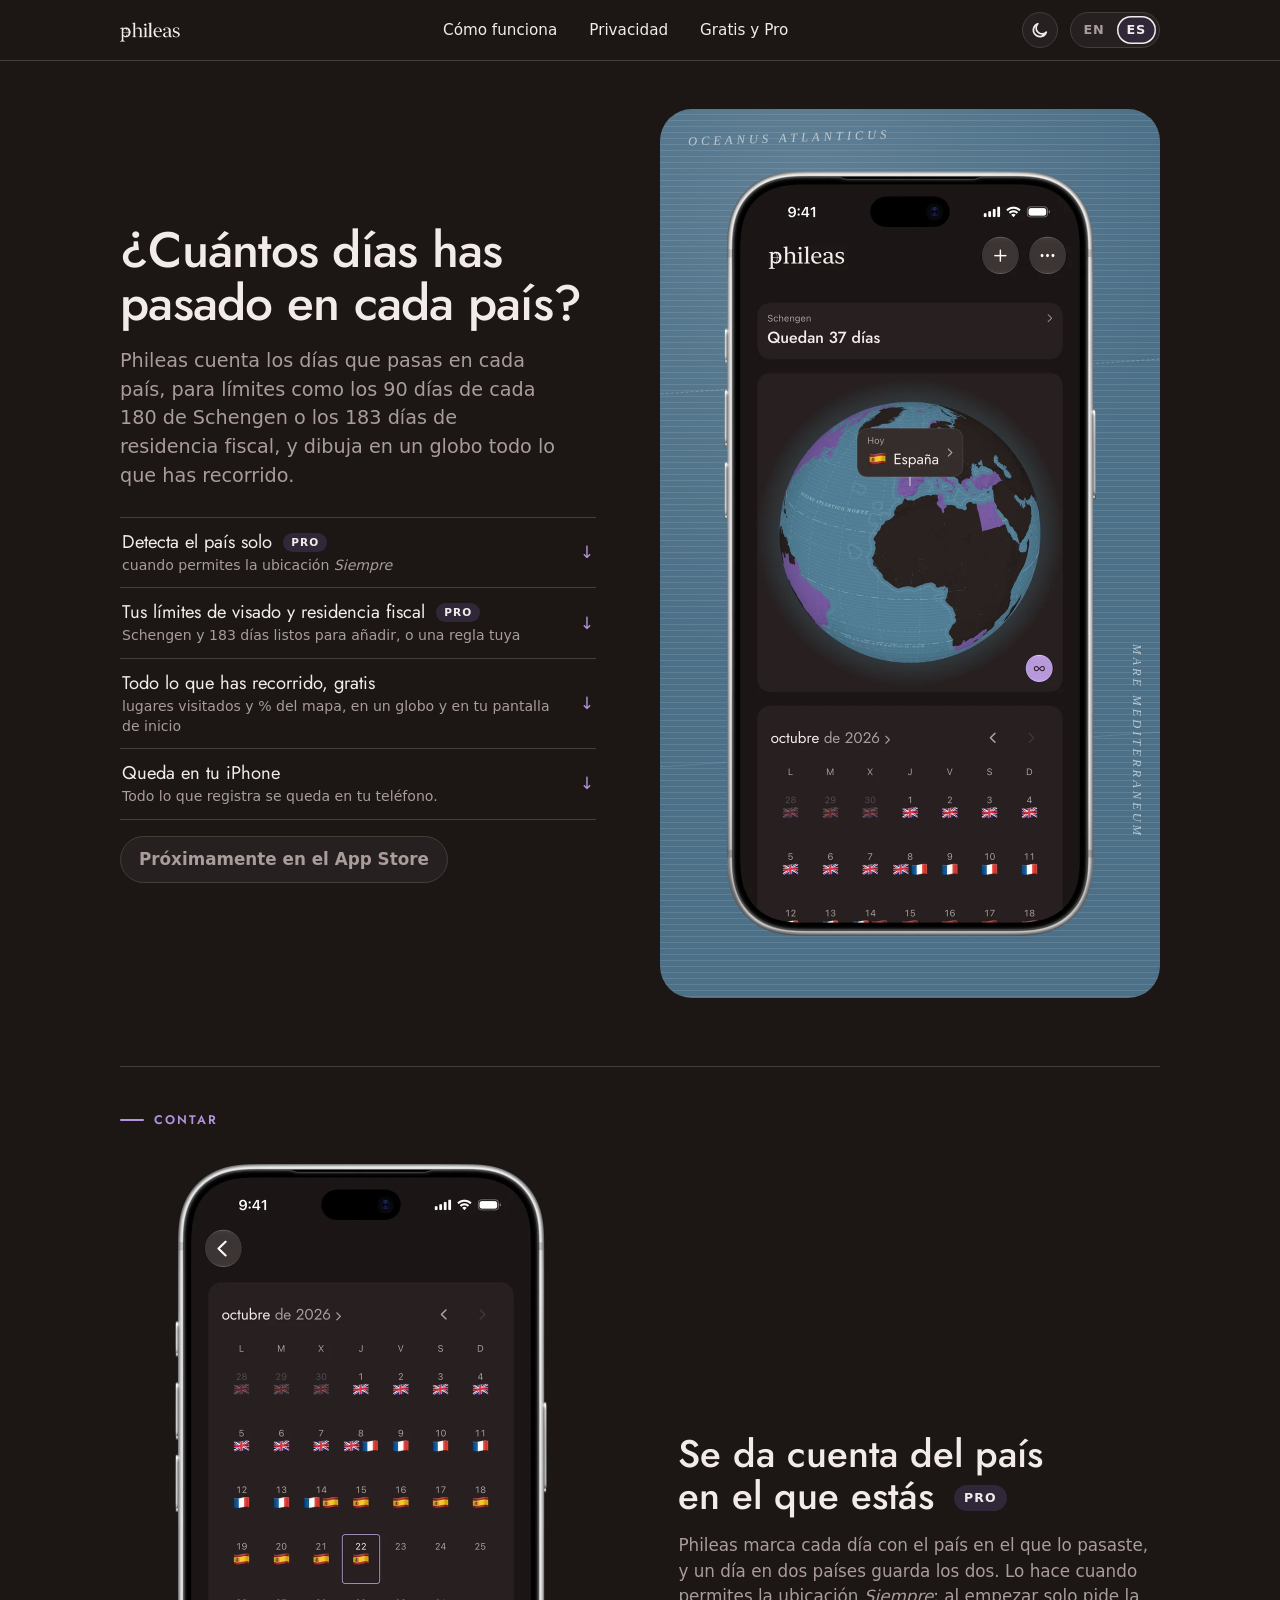
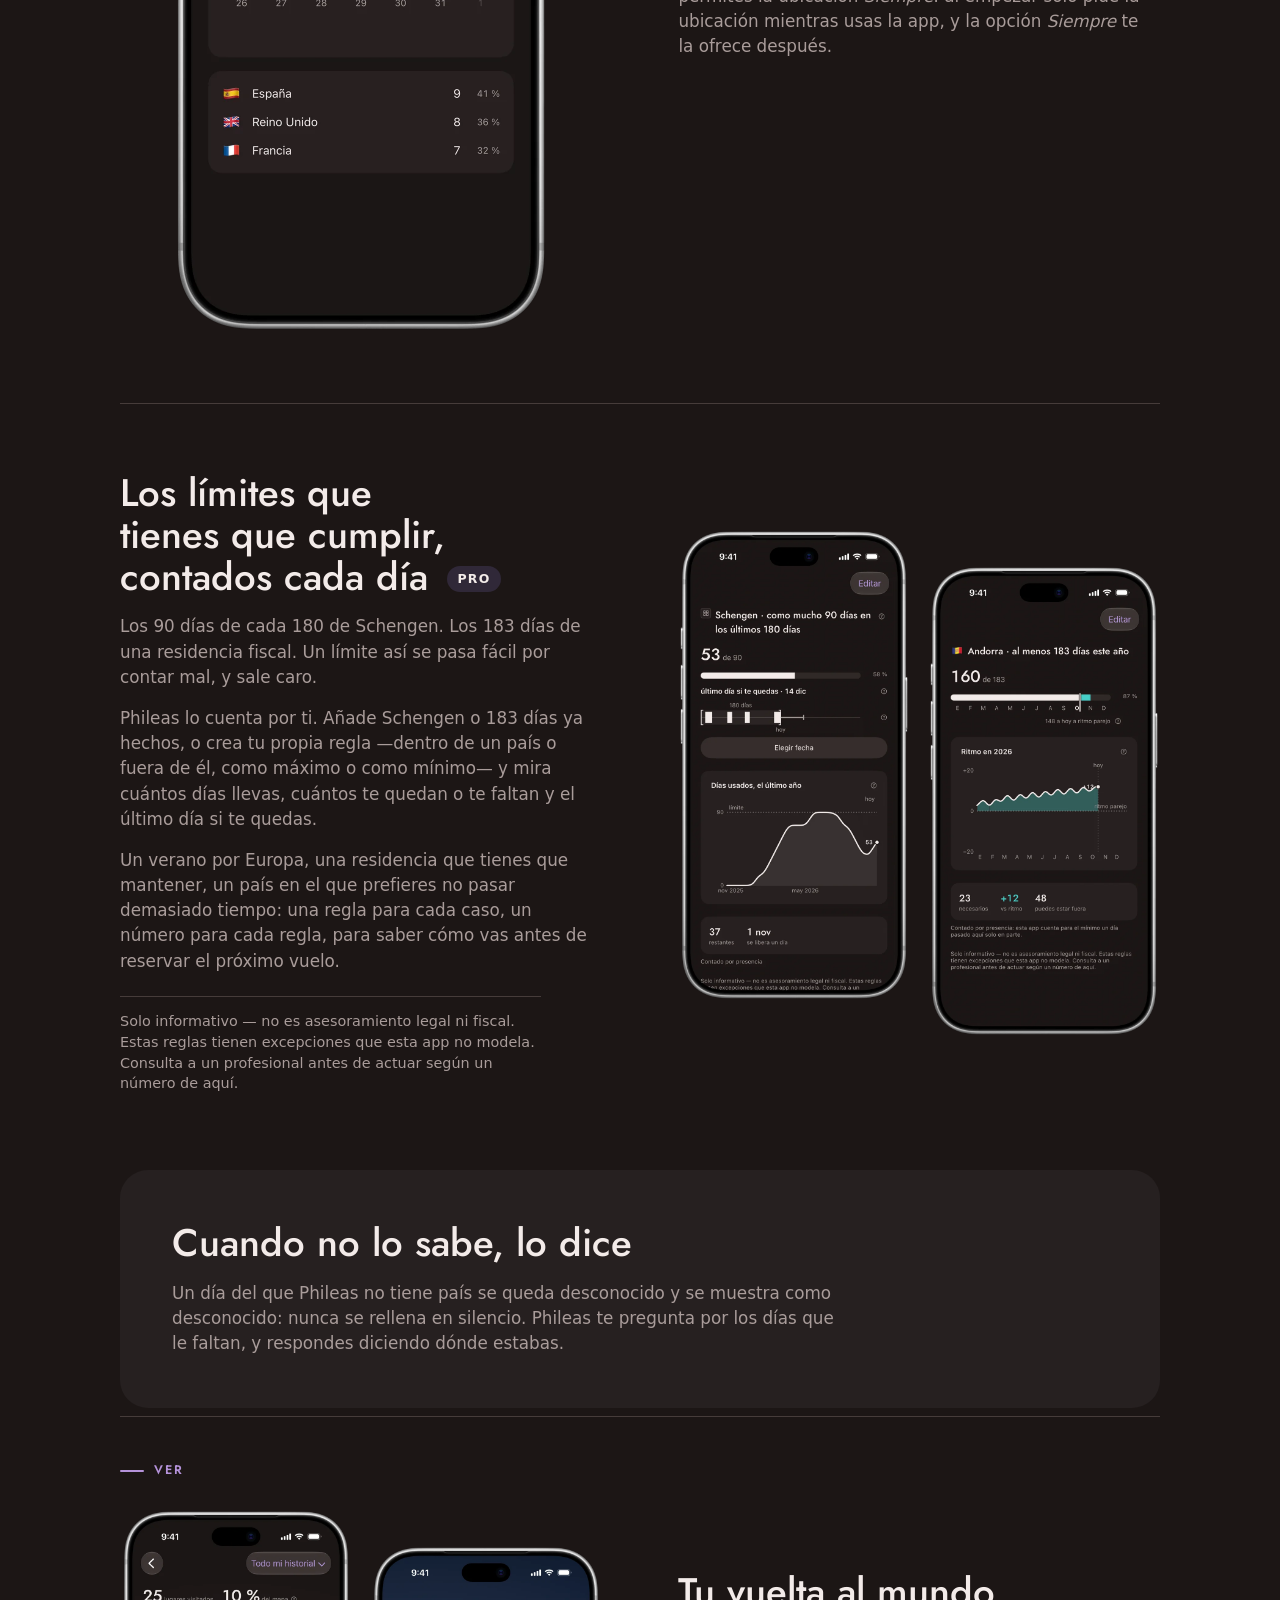
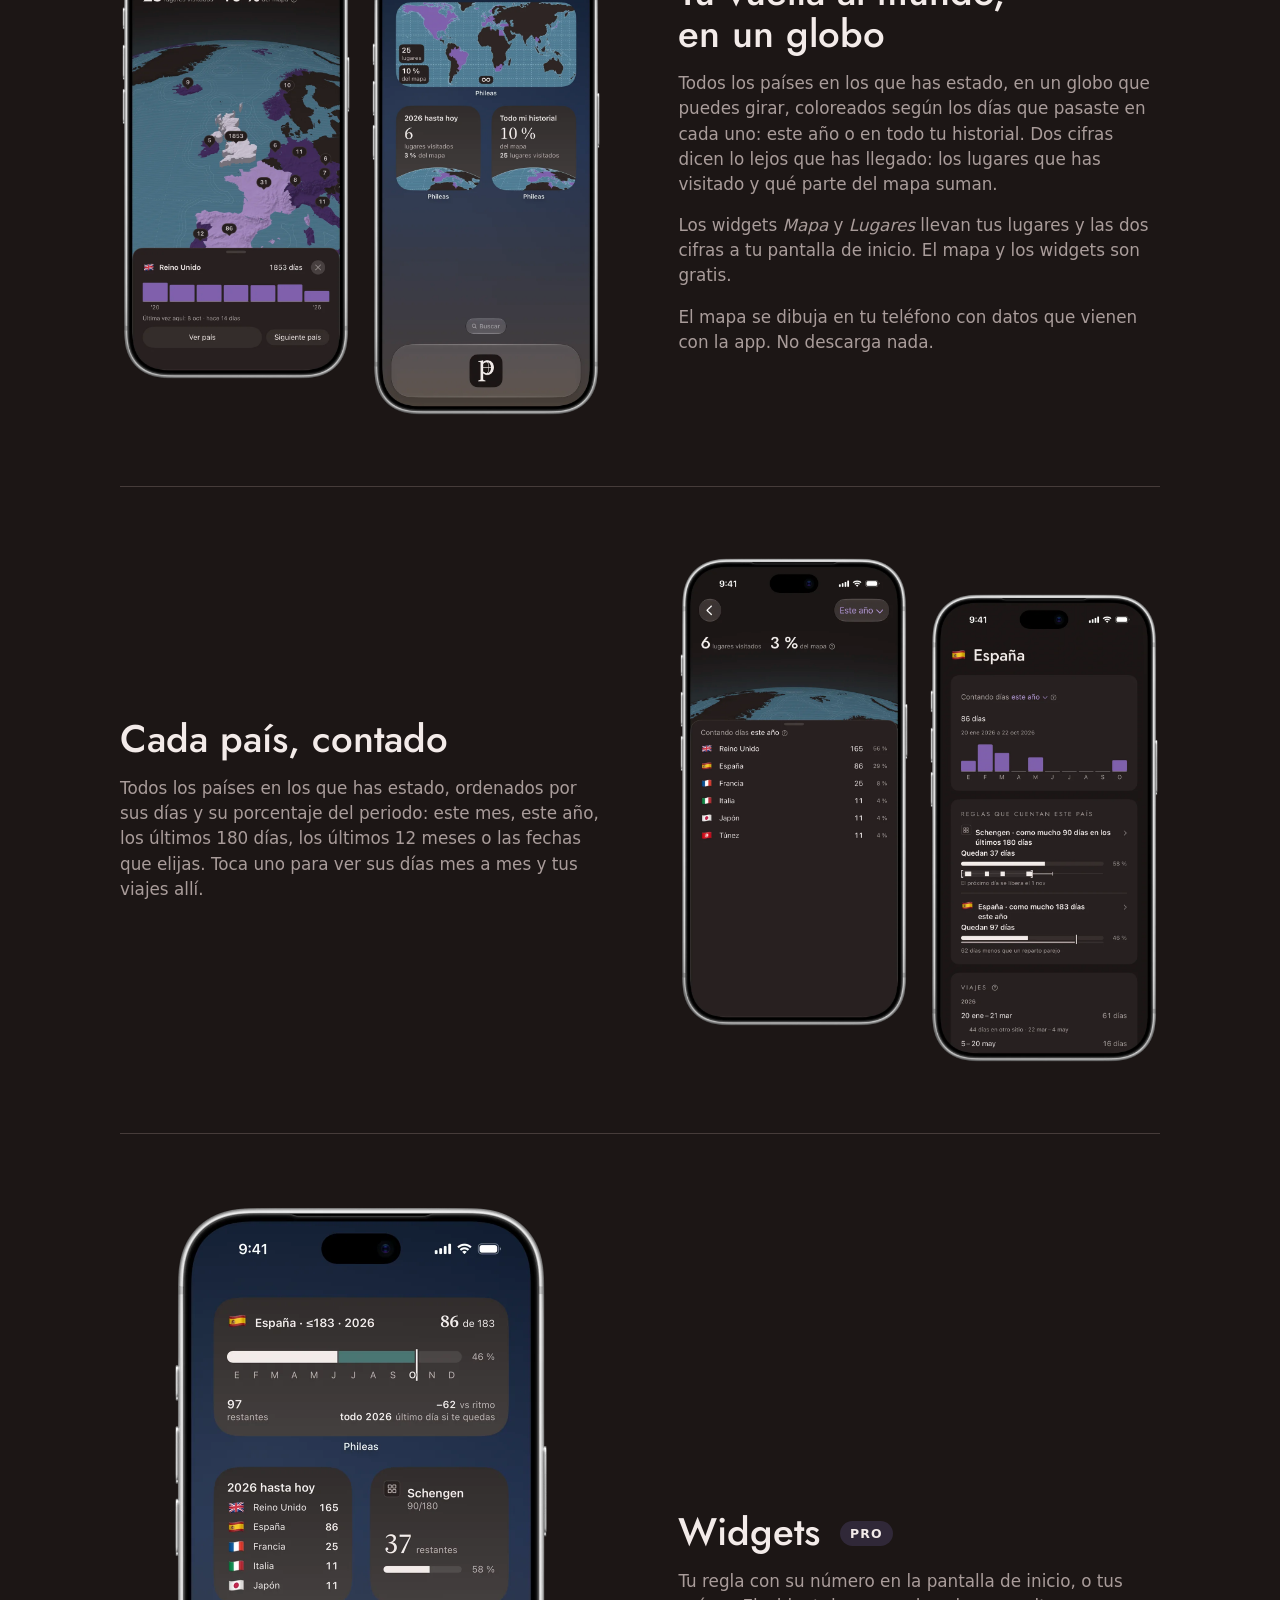
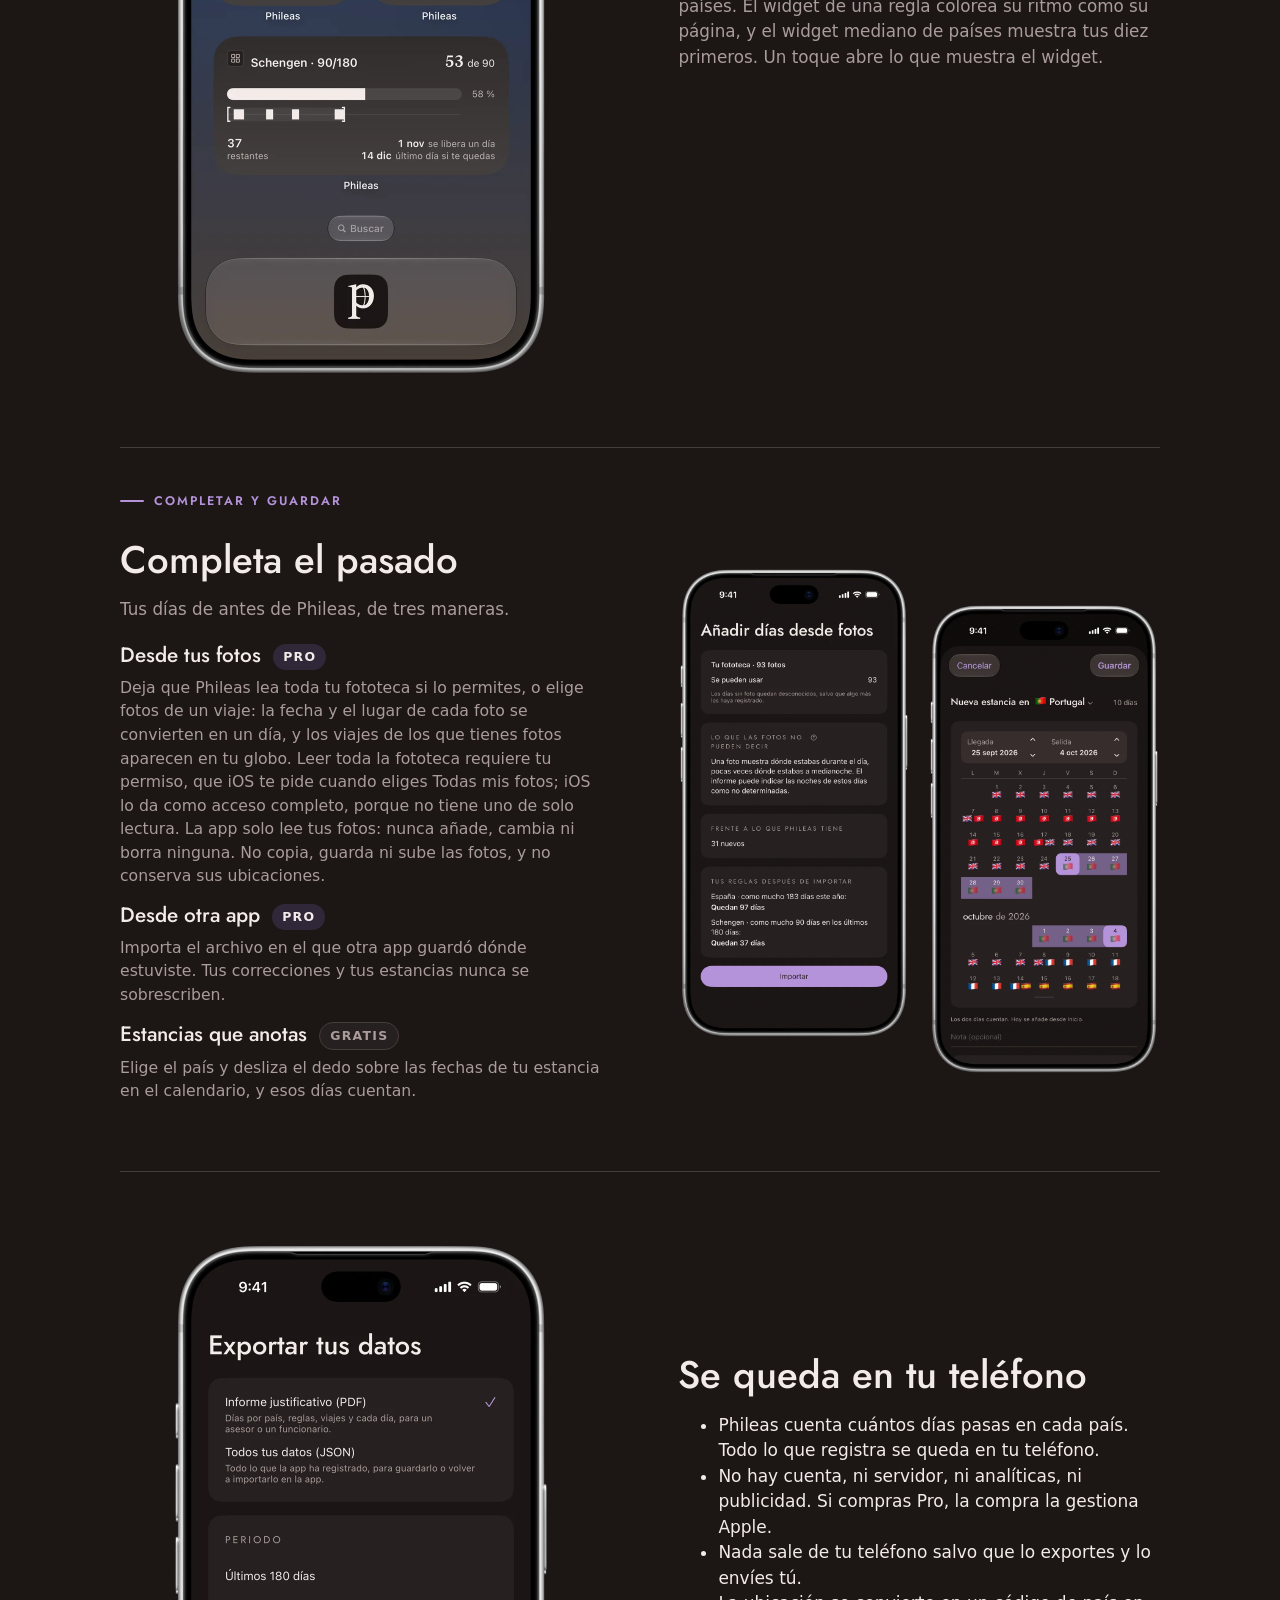
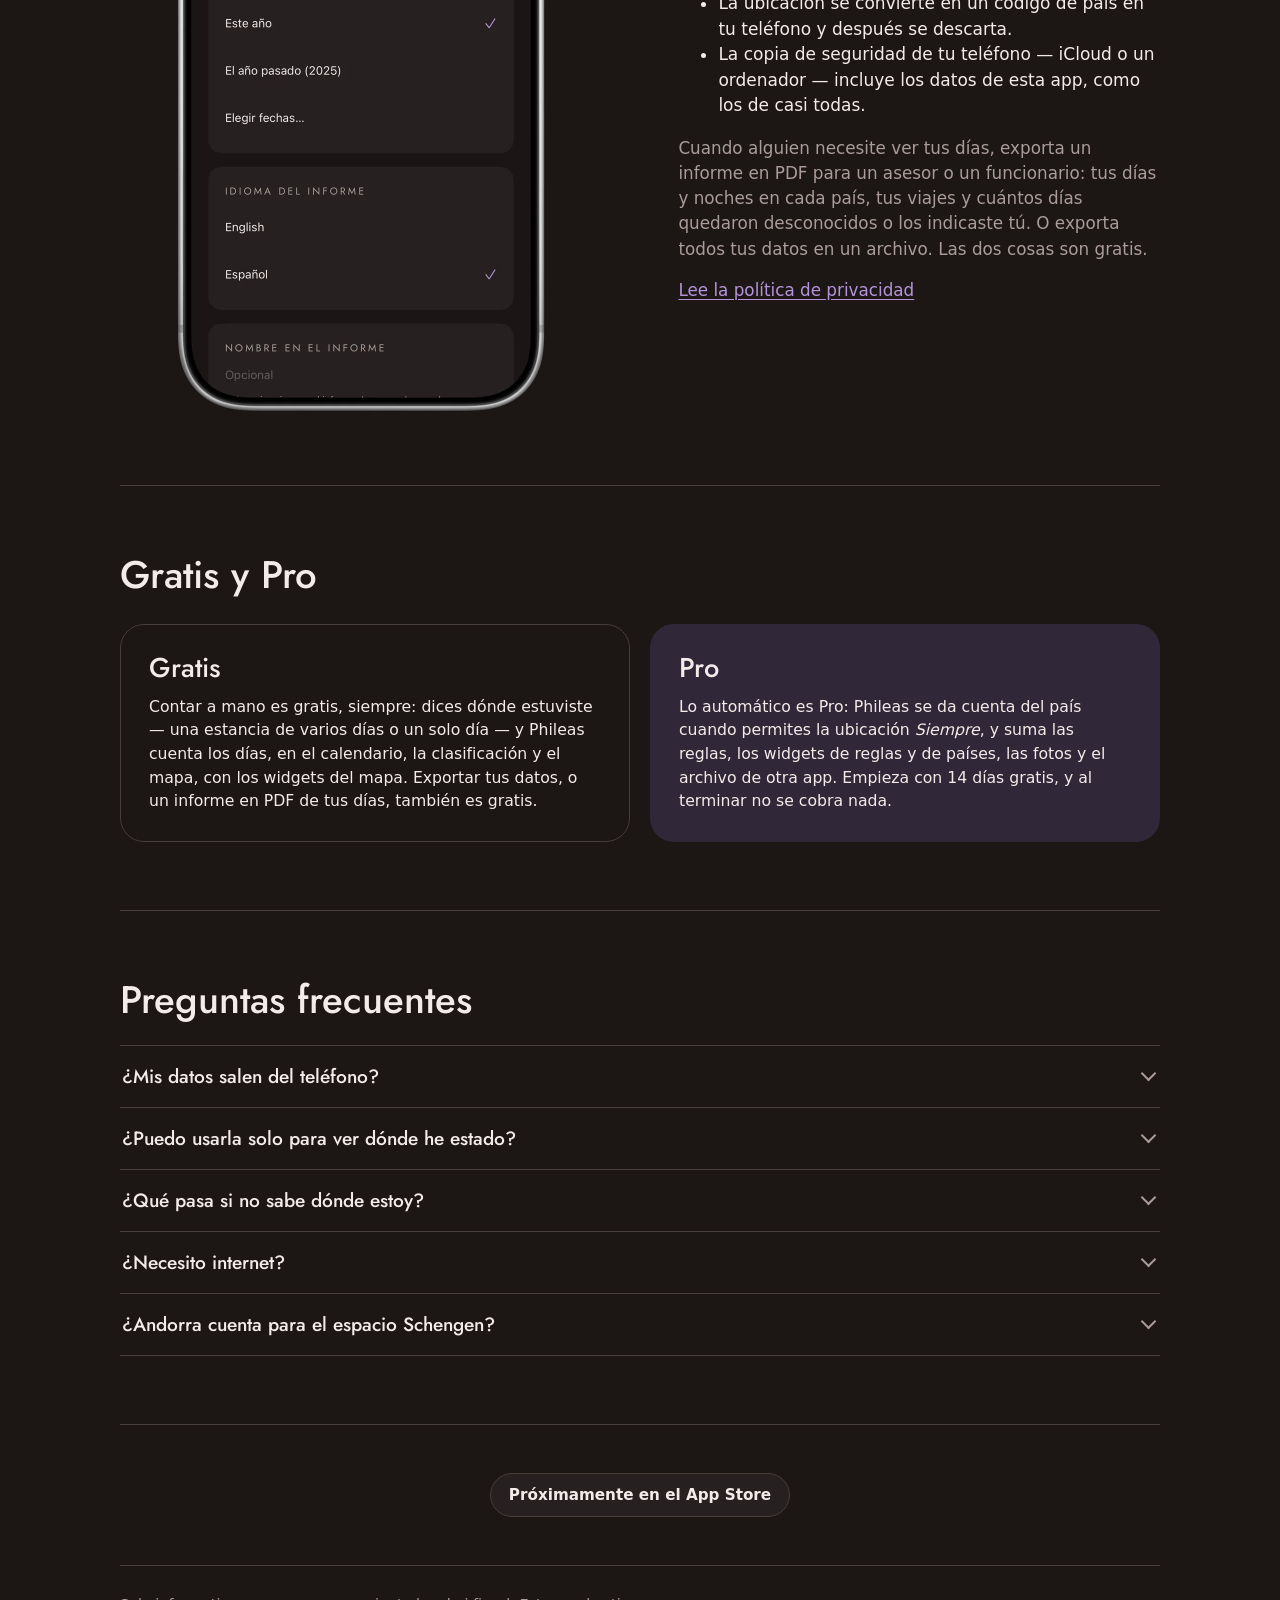
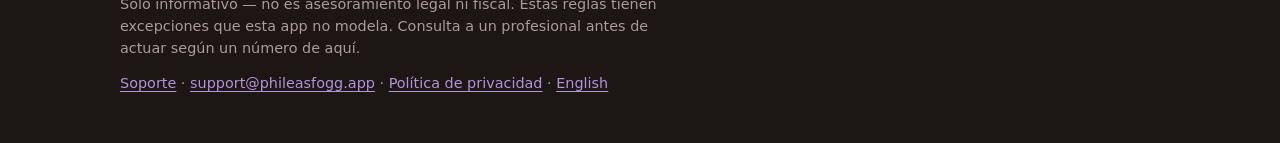
==== commit dcbd6858: "The landing after build 46: pictures redrawn on the owner's iPhone 16 Pro (iOS 27.0.1), 2026-10-22 —" ====
--- a/es/index.html
+++ b/es/index.html
@@ -17,15 +17,15 @@
 <meta property="og:description" content="Phileas cuenta los días que pasas en cada país, para límites como los 90/180 de Schengen o los 183 de residencia fiscal, y dibuja dónde has estado.">
 <meta property="og:url" content="https://phileasfogg.app/es/">
 <meta property="og:locale" content="es_ES">
-<meta property="og:image" content="https://phileasfogg.app/pictures/es/share-ae562e93.jpg">
+<meta property="og:image" content="https://phileasfogg.app/pictures/es/share-051130ec.jpg">
 <meta property="og:image:width" content="1200">
 <meta property="og:image:height" content="630">
-<meta property="og:image:alt" content="Phileas en dos iPhone: un globo con todos los países visitados y widgets Lugares en una pantalla de inicio.">
+<meta property="og:image:alt" content="Phileas en dos iPhone: un globo con todos los países visitados y un mes de días con los países ordenados.">
 <meta name="twitter:card" content="summary_large_image">
 <meta name="twitter:title" content="Phileas — días por país: Schengen, 183 días y tu mapa de viajes">
 <meta name="twitter:description" content="Phileas cuenta los días que pasas en cada país, para límites como los 90/180 de Schengen o los 183 de residencia fiscal, y dibuja dónde has estado.">
-<meta name="twitter:image" content="https://phileasfogg.app/pictures/es/share-ae562e93.jpg">
-<meta name="twitter:image:alt" content="Phileas en dos iPhone: un globo con todos los países visitados y widgets Lugares en una pantalla de inicio.">
+<meta name="twitter:image" content="https://phileasfogg.app/pictures/es/share-051130ec.jpg">
+<meta name="twitter:image:alt" content="Phileas en dos iPhone: un globo con todos los países visitados y un mes de días con los países ordenados.">
 <link rel="icon" href="/favicon.svg" type="image/svg+xml">
 <link rel="stylesheet" href="/site.css">
 </head>
@@ -76,9 +76,9 @@
 <section class="row flip" id="globe">
 <div class="words"><h2>Tu vuelta al mundo, en un globo</h2>
 <p>Todos los países en los que has estado, en un globo que puedes girar, coloreados según los días que pasaste en cada uno: este año o en todo tu historial. Dos cifras dicen lo lejos que has llegado: los lugares que has visitado y qué parte del mapa suman.</p>
-<p>El widget <em>Lugares</em> lleva las dos cifras a tu pantalla de inicio, con tus lugares en el globo. El mapa y el widget son gratis.</p>
+<p>Los widgets <em>Mapa</em> y <em>Lugares</em> llevan tus lugares y las dos cifras a tu pantalla de inicio. El mapa y los widgets son gratis.</p>
 <p>El mapa se dibuja en tu teléfono con datos que vienen con la app. No descarga nada.</p></div>
-<figure class="pic"><div class="pair"><div class="phone"><img class="shot v-d" src="/pictures/es/map-history-dark.webp" alt="El mapa en Todo mi historial: un globo con todos los países visitados, coloreados según sus días, y los lugares visitados y el porcentaje del mapa." width="760" height="1554" decoding="async" loading="lazy"><img class="shot v-l" src="/pictures/es/map-history-light.webp" alt="El mapa en Todo mi historial: un globo con todos los países visitados, coloreados según sus días, y los lugares visitados y el porcentaje del mapa." width="760" height="1554" decoding="async" loading="lazy"></div><div class="phone"><img class="shot v-d" src="/pictures/es/places-widget-dark.webp" alt="Widgets Lugares en la pantalla de inicio de un iPhone: los lugares visitados y el porcentaje del mapa, este año y en todo tu historial, con sus banderas y el globo." width="760" height="1554" decoding="async" loading="lazy"><img class="shot v-l" src="/pictures/es/places-widget-light.webp" alt="Widgets Lugares en la pantalla de inicio de un iPhone: los lugares visitados y el porcentaje del mapa, este año y en todo tu historial, con sus banderas y el globo." width="760" height="1554" decoding="async" loading="lazy"></div></div></figure>
+<figure class="pic"><div class="pair"><div class="phone"><img class="shot v-d" src="/pictures/es/map-history-dark.webp" alt="El mapa en Todo mi historial: un globo con todos los países visitados, coloreados según sus días, y los lugares visitados y el porcentaje del mapa." width="760" height="1554" decoding="async" loading="lazy"><img class="shot v-l" src="/pictures/es/map-history-light.webp" alt="El mapa en Todo mi historial: un globo con todos los países visitados, coloreados según sus días, y los lugares visitados y el porcentaje del mapa." width="760" height="1554" decoding="async" loading="lazy"></div><div class="phone"><img class="shot v-d" src="/pictures/es/places-widget-dark.webp" alt="El widget Mapa y dos widgets Lugares en la pantalla de inicio de un iPhone: tus lugares en un mapa plano, y los lugares visitados y el porcentaje del mapa, este año y en todo tu historial." width="760" height="1554" decoding="async" loading="lazy"><img class="shot v-l" src="/pictures/es/places-widget-light.webp" alt="El widget Mapa y dos widgets Lugares en la pantalla de inicio de un iPhone: tus lugares en un mapa plano, y los lugares visitados y el porcentaje del mapa, este año y en todo tu historial." width="760" height="1554" decoding="async" loading="lazy"></div></div></figure>
 </section>
 <section class="row" id="countries">
 <div class="words"><h2>Cada país, contado</h2>
@@ -109,11 +109,11 @@
 </div><!-- /chapter -->
 <section class="block" id="plans">
 <div class="section-head"><h2>Gratis y Pro</h2></div>
-<div class="cards"><article class="item"><h3>Gratis</h3><p>Contar a mano es gratis, siempre: dices dónde estuviste — una estancia de varios días o un solo día — y Phileas cuenta los días, en el calendario, la clasificación y el mapa, con el widget <em>Lugares</em>. Exportar tus datos, o un informe en PDF de tus días, también es gratis.</p></article><article class="item"><h3>Pro</h3><p>Lo automático es Pro: Phileas se da cuenta del país cuando permites la ubicación <em>Siempre</em>, y suma las reglas, los widgets de reglas y de países, las fotos y el archivo de otra app. Empieza con 14 días gratis, y al terminar no se cobra nada.</p></article></div>
+<div class="cards"><article class="item"><h3>Gratis</h3><p>Contar a mano es gratis, siempre: dices dónde estuviste — una estancia de varios días o un solo día — y Phileas cuenta los días, en el calendario, la clasificación y el mapa, con los widgets del mapa. Exportar tus datos, o un informe en PDF de tus días, también es gratis.</p></article><article class="item"><h3>Pro</h3><p>Lo automático es Pro: Phileas se da cuenta del país cuando permites la ubicación <em>Siempre</em>, y suma las reglas, los widgets de reglas y de países, las fotos y el archivo de otra app. Empieza con 14 días gratis, y al terminar no se cobra nada.</p></article></div>
 </section>
 <section class="block faq" id="faq">
 <div class="section-head"><h2>Preguntas frecuentes</h2></div>
-<div class="faq-list"><details class="qa"><summary><h3>¿Mis datos salen del teléfono?</h3></summary><p>Nada sale de tu teléfono salvo que lo exportes y lo envíes tú. No hay cuenta, ni servidor, ni analíticas, ni publicidad. Si compras Pro, la compra la gestiona Apple. La copia de seguridad de tu teléfono — iCloud o un ordenador — incluye los datos de esta app, como los de casi todas. La app no los envía; lo hace tu teléfono, si tienes las copias activadas.</p></details><details class="qa"><summary><h3>¿Puedo usarla solo para ver dónde he estado?</h3></summary><p>Sí, y gratis: dices dónde has estado, una estancia de varios días o un solo día, y Phileas dibuja tus países en el globo y cuenta los lugares que has visitado, con el widget <em>Lugares</em> en tu pantalla de inicio. Leer tus fotos para completar el pasado, y darse cuenta del país solo, son Pro.</p></details><details class="qa"><summary><h3>¿Qué pasa si no sabe dónde estoy?</h3></summary><p>El día se queda desconocido, y Phileas lo muestra como desconocido: nunca lo rellena en silencio. Te pregunta por los días que le faltan, y respondes diciendo dónde estabas, un día o una estancia de varios.</p></details><details class="qa"><summary><h3>¿Necesito internet?</h3></summary><p>Phileas cuenta tus días en tu teléfono. El mapa se dibuja en tu teléfono con datos que vienen con la app. No descarga nada. Comprar Pro, empezar la prueba de 14 días o restaurar una compra pasa por el App Store, que necesita conexión.</p></details><details class="qa"><summary><h3>¿Andorra cuenta para el espacio Schengen?</h3></summary><p>Solo si la activas. Mónaco, San Marino, la Ciudad del Vaticano y Andorra cuentan como países propios, y para el espacio Schengen solo si los activas, en Ajustes, en Territorios. Phileas cuenta los días en Åland como días en el espacio Schengen. Phileas cuenta los días en Gibraltar como días en el espacio Schengen desde el 15 de julio de 2026, según el Gobierno británico.</p></details></div>
+<div class="faq-list"><details class="qa"><summary><h3>¿Mis datos salen del teléfono?</h3></summary><p>Nada sale de tu teléfono salvo que lo exportes y lo envíes tú. No hay cuenta, ni servidor, ni analíticas, ni publicidad. Si compras Pro, la compra la gestiona Apple. La copia de seguridad de tu teléfono — iCloud o un ordenador — incluye los datos de esta app, como los de casi todas. La app no los envía; lo hace tu teléfono, si tienes las copias activadas.</p></details><details class="qa"><summary><h3>¿Puedo usarla solo para ver dónde he estado?</h3></summary><p>Sí, y gratis: dices dónde has estado, una estancia de varios días o un solo día, y Phileas dibuja tus países en el globo y cuenta los lugares que has visitado, con los widgets del mapa en tu pantalla de inicio. Leer tus fotos para completar el pasado, y darse cuenta del país solo, son Pro.</p></details><details class="qa"><summary><h3>¿Qué pasa si no sabe dónde estoy?</h3></summary><p>El día se queda desconocido, y Phileas lo muestra como desconocido: nunca lo rellena en silencio. Te pregunta por los días que le faltan, y respondes diciendo dónde estabas, un día o una estancia de varios.</p></details><details class="qa"><summary><h3>¿Necesito internet?</h3></summary><p>Phileas cuenta tus días en tu teléfono. El mapa se dibuja en tu teléfono con datos que vienen con la app. No descarga nada. Comprar Pro, empezar la prueba de 14 días o restaurar una compra pasa por el App Store, que necesita conexión.</p></details><details class="qa"><summary><h3>¿Andorra cuenta para el espacio Schengen?</h3></summary><p>Solo si la activas. Mónaco, San Marino, la Ciudad del Vaticano y Andorra cuentan como países propios, y para el espacio Schengen solo si los activas, en Ajustes, en Territorios. Phileas cuenta los días en Åland como días en el espacio Schengen. Phileas cuenta los días en Gibraltar como días en el espacio Schengen desde el 15 de julio de 2026, según el Gobierno británico.</p></details></div>
 </section>
 <div class="closing"><p class="soon">Próximamente en el App Store</p></div>
 </main>
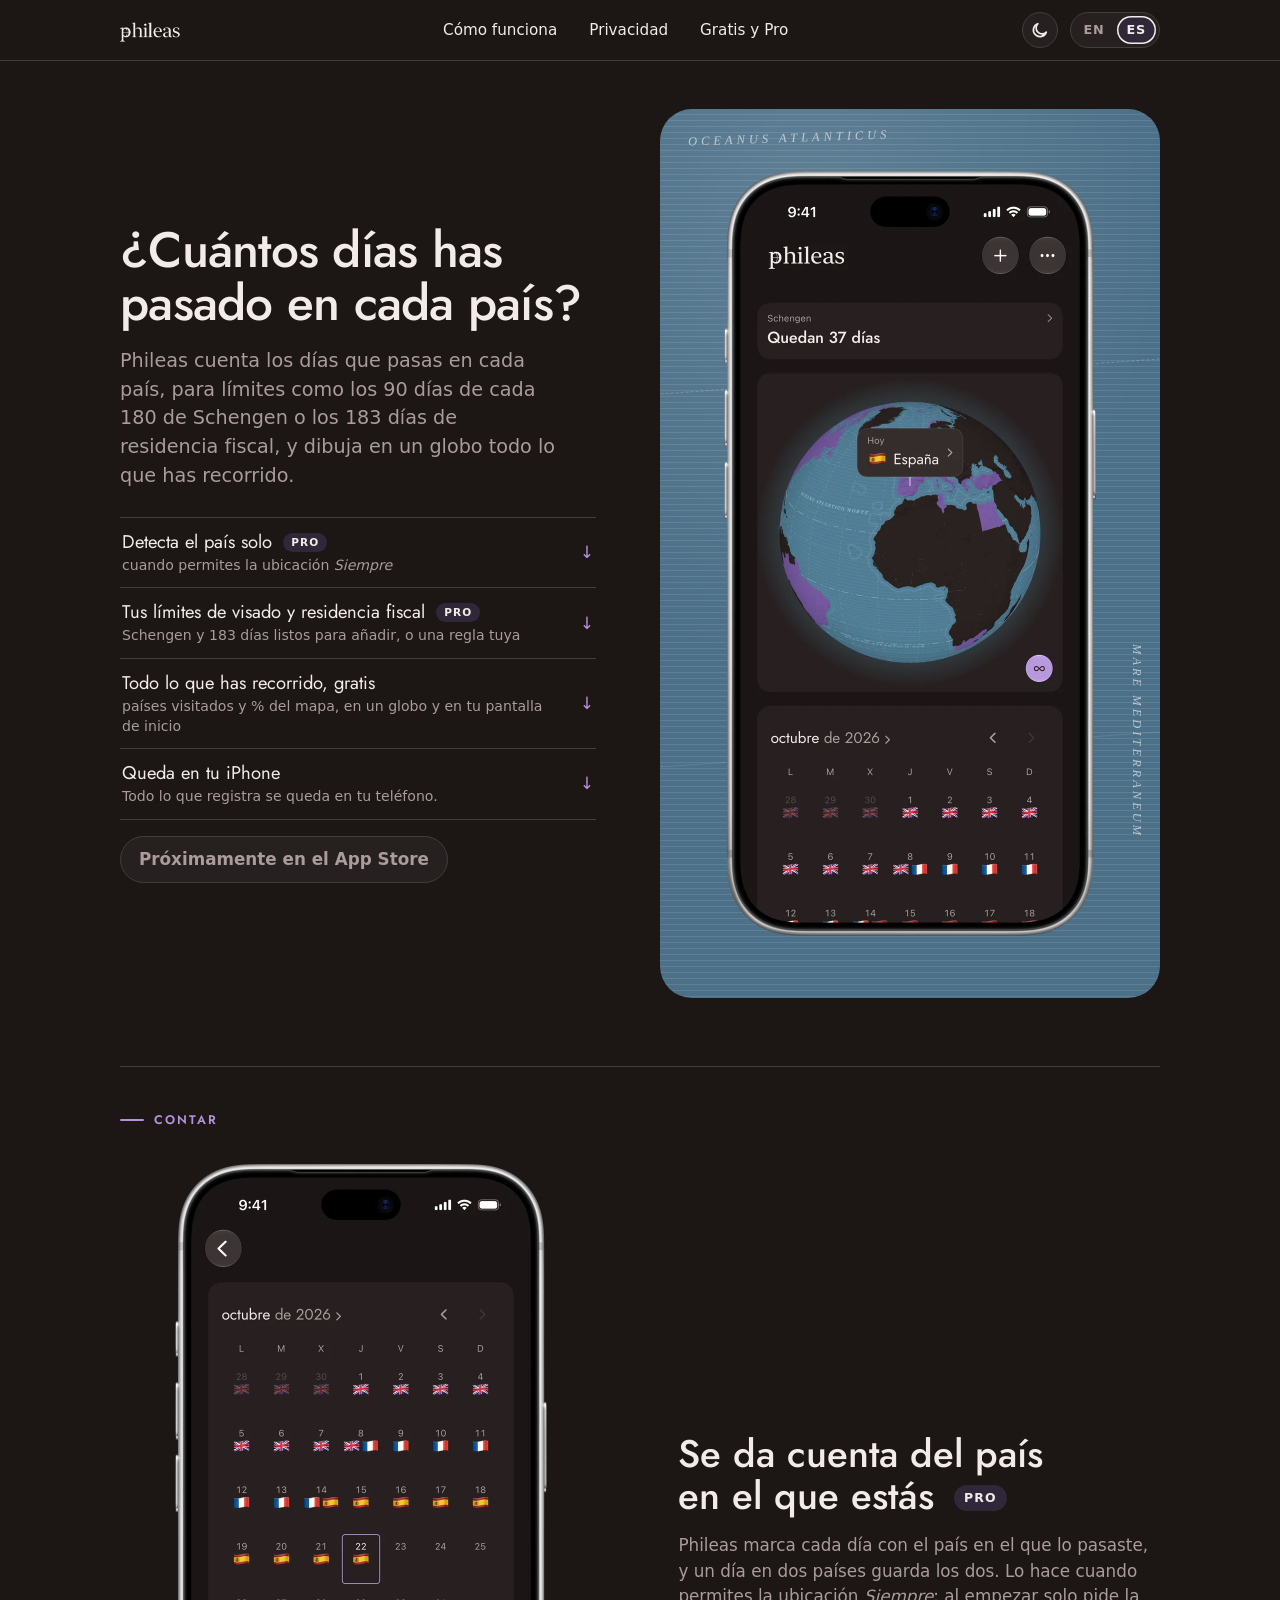
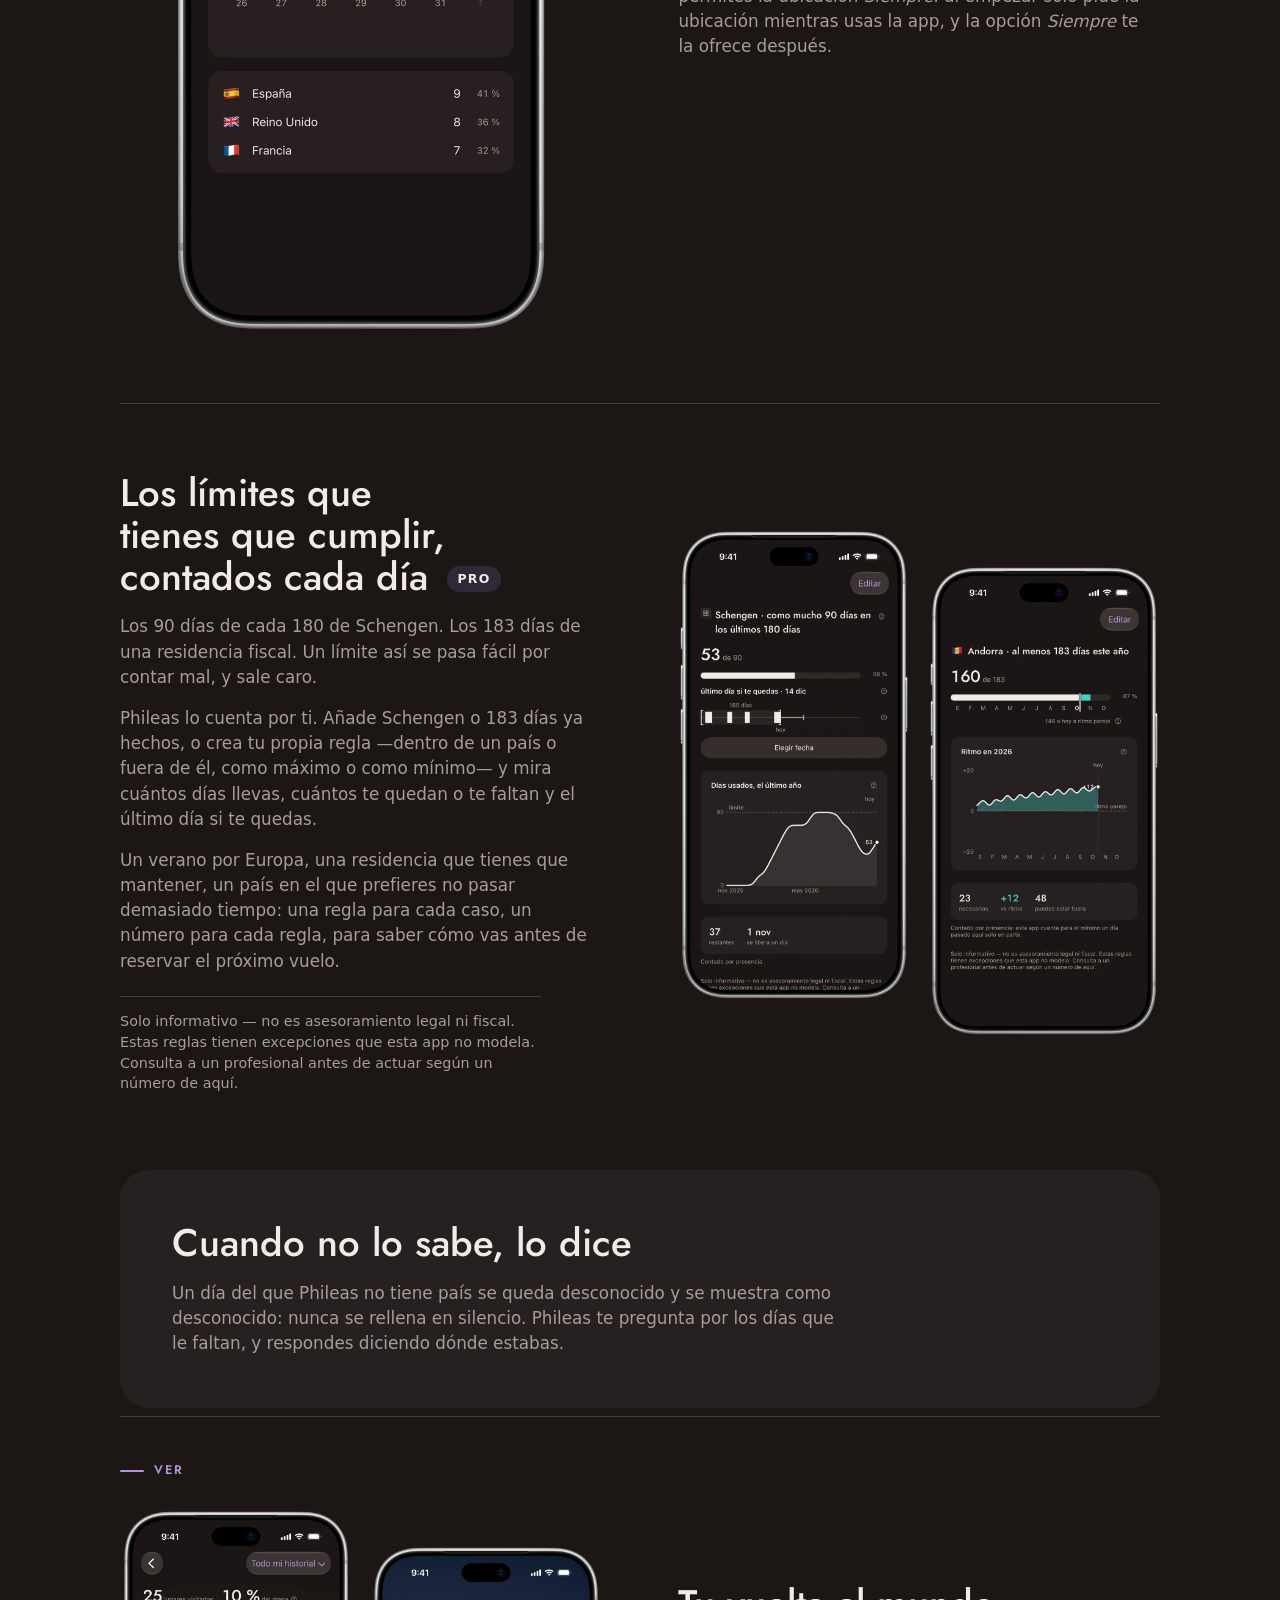
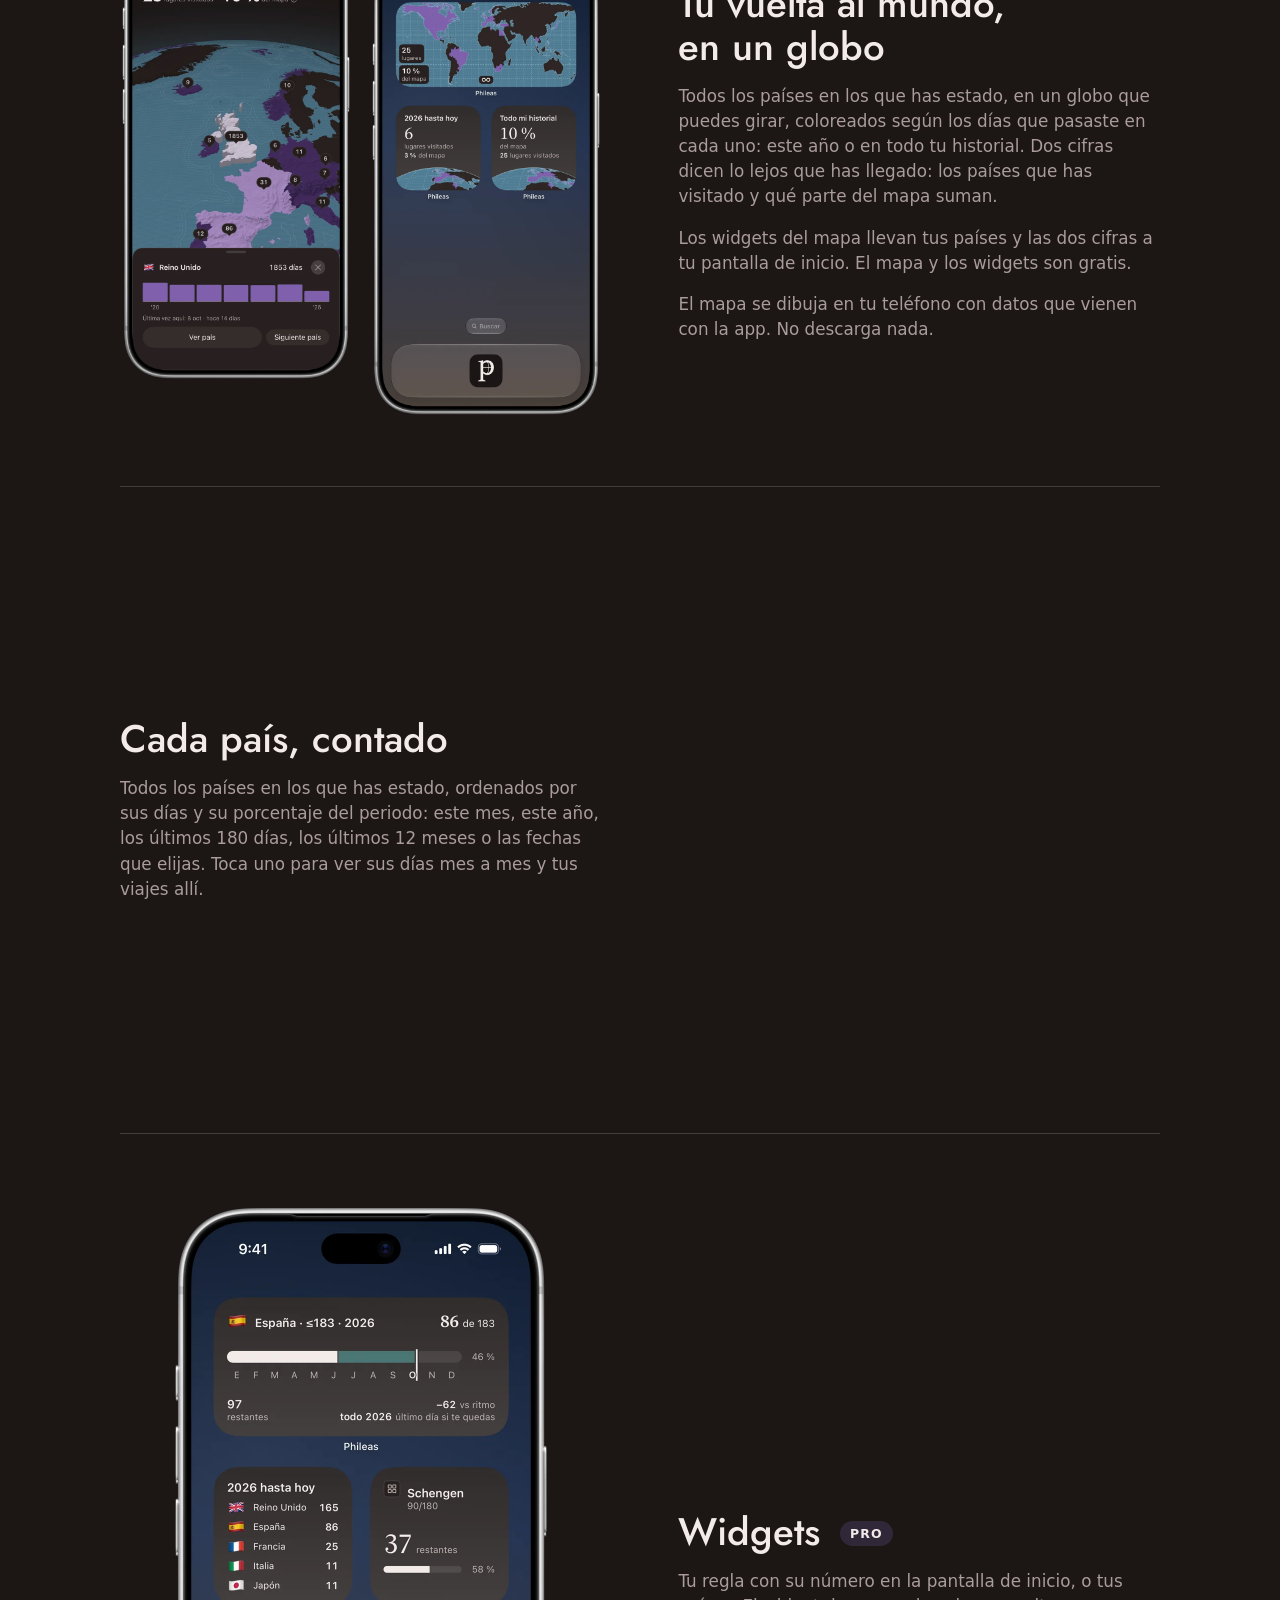
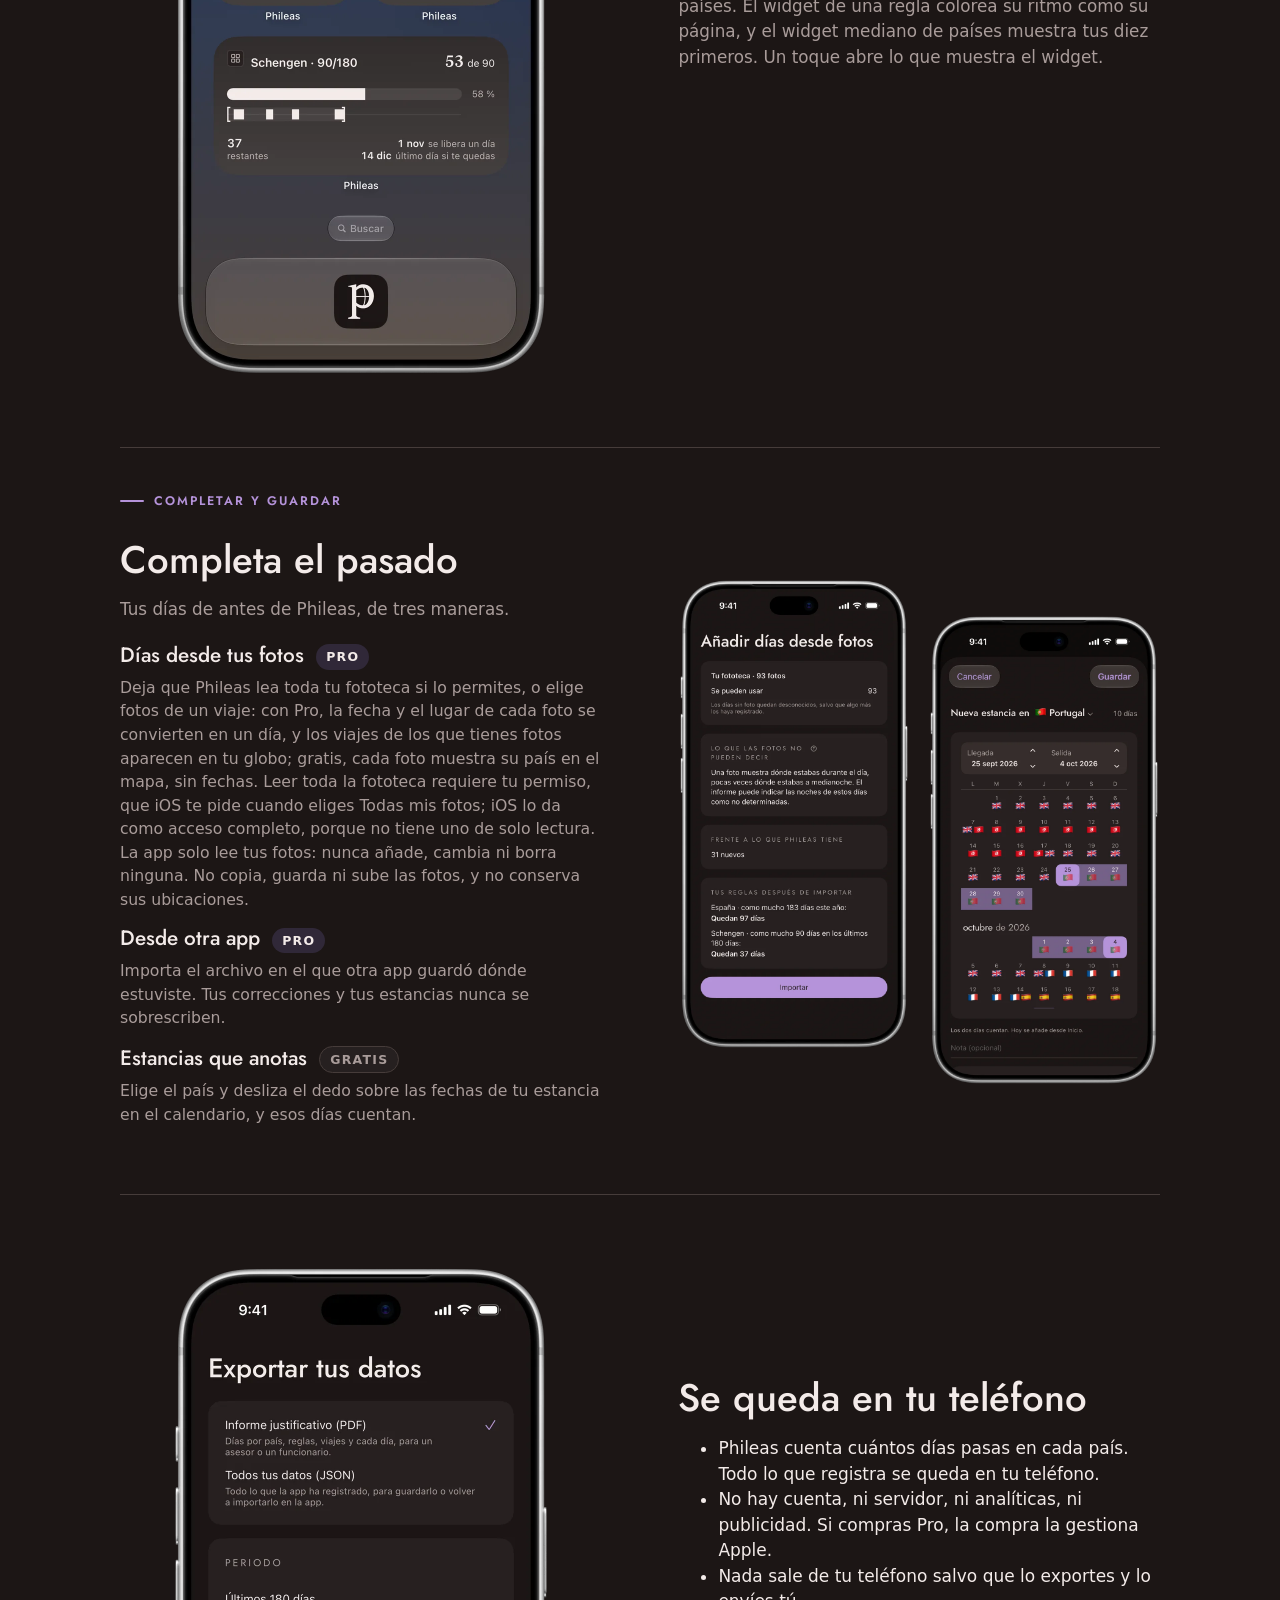
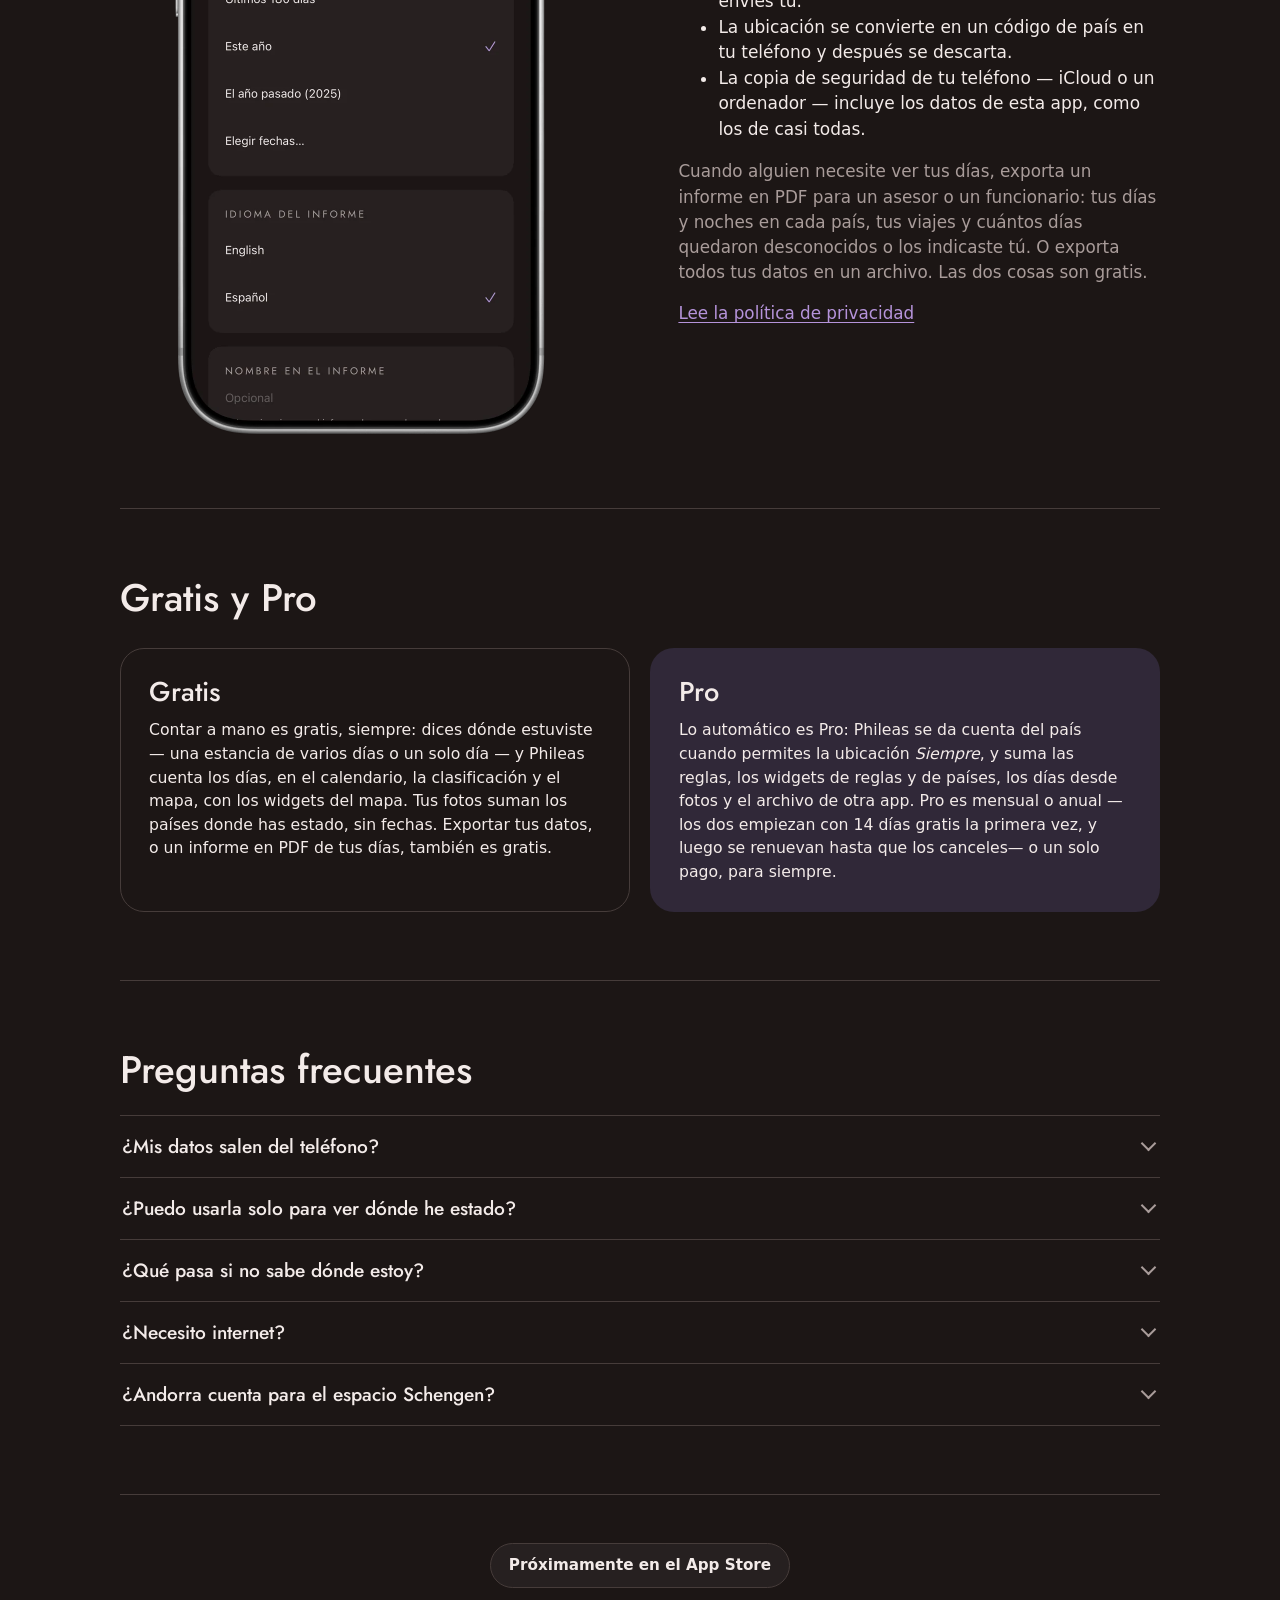
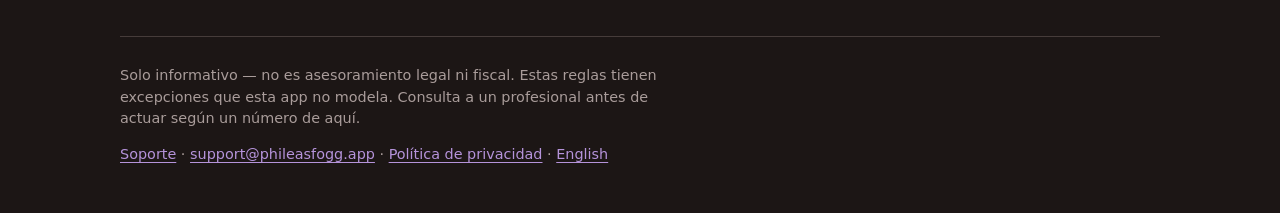
==== commit 707ff328: "The policy and the landing for build 47: Countries with no dates (the countries you say you've been " ====
--- a/es/index.html
+++ b/es/index.html
@@ -44,7 +44,7 @@
 <div class="words">
 <h1 class="question">¿Cuántos días has pasado en cada país?</h1>
 <p class="lead">Phileas cuenta los días que pasas en cada país, para límites como los 90 días de cada 180 de Schengen o los 183 días de residencia fiscal, y dibuja en un globo todo lo que has recorrido.</p>
-<ul class="points"><li class="point"><a href="#detect"><span class="pt">Detecta el país solo <span class="tag">Pro</span></span><span class="pt-line">cuando permites la ubicación <em>Siempre</em></span><span class="arrow" aria-hidden="true">↓</span></a></li><li class="point"><a href="#rules"><span class="pt">Tus límites de visado y residencia fiscal <span class="tag">Pro</span></span><span class="pt-line">Schengen y 183 días listos para añadir, o una regla tuya</span><span class="arrow" aria-hidden="true">↓</span></a></li><li class="point"><a href="#globe"><span class="pt">Todo lo que has recorrido, gratis</span><span class="pt-line">lugares visitados y % del mapa, en un globo y en tu pantalla de inicio</span><span class="arrow" aria-hidden="true">↓</span></a></li><li class="point"><a href="#privacy"><span class="pt">Queda en tu iPhone</span><span class="pt-line">Todo lo que registra se queda en tu teléfono.</span><span class="arrow" aria-hidden="true">↓</span></a></li></ul>
+<ul class="points"><li class="point"><a href="#detect"><span class="pt">Detecta el país solo <span class="tag">Pro</span></span><span class="pt-line">cuando permites la ubicación <em>Siempre</em></span><span class="arrow" aria-hidden="true">↓</span></a></li><li class="point"><a href="#rules"><span class="pt">Tus límites de visado y residencia fiscal <span class="tag">Pro</span></span><span class="pt-line">Schengen y 183 días listos para añadir, o una regla tuya</span><span class="arrow" aria-hidden="true">↓</span></a></li><li class="point"><a href="#globe"><span class="pt">Todo lo que has recorrido, gratis</span><span class="pt-line">países visitados y % del mapa, en un globo y en tu pantalla de inicio</span><span class="arrow" aria-hidden="true">↓</span></a></li><li class="point"><a href="#privacy"><span class="pt">Queda en tu iPhone</span><span class="pt-line">Todo lo que registra se queda en tu teléfono.</span><span class="arrow" aria-hidden="true">↓</span></a></li></ul>
 <p class="soon">Próximamente en el App Store</p>
 </div>
 <figure class="hero-pic">
@@ -75,10 +75,10 @@
 <p class="eyebrow" id="see-label">Ver</p>
 <section class="row flip" id="globe">
 <div class="words"><h2>Tu vuelta al mundo, en un globo</h2>
-<p>Todos los países en los que has estado, en un globo que puedes girar, coloreados según los días que pasaste en cada uno: este año o en todo tu historial. Dos cifras dicen lo lejos que has llegado: los lugares que has visitado y qué parte del mapa suman.</p>
-<p>Los widgets <em>Mapa</em> y <em>Lugares</em> llevan tus lugares y las dos cifras a tu pantalla de inicio. El mapa y los widgets son gratis.</p>
+<p>Todos los países en los que has estado, en un globo que puedes girar, coloreados según los días que pasaste en cada uno: este año o en todo tu historial. Dos cifras dicen lo lejos que has llegado: los países que has visitado y qué parte del mapa suman.</p>
+<p>Los widgets del mapa llevan tus países y las dos cifras a tu pantalla de inicio. El mapa y los widgets son gratis.</p>
 <p>El mapa se dibuja en tu teléfono con datos que vienen con la app. No descarga nada.</p></div>
-<figure class="pic"><div class="pair"><div class="phone"><img class="shot v-d" src="/pictures/es/map-history-dark.webp" alt="El mapa en Todo mi historial: un globo con todos los países visitados, coloreados según sus días, y los lugares visitados y el porcentaje del mapa." width="760" height="1554" decoding="async" loading="lazy"><img class="shot v-l" src="/pictures/es/map-history-light.webp" alt="El mapa en Todo mi historial: un globo con todos los países visitados, coloreados según sus días, y los lugares visitados y el porcentaje del mapa." width="760" height="1554" decoding="async" loading="lazy"></div><div class="phone"><img class="shot v-d" src="/pictures/es/places-widget-dark.webp" alt="El widget Mapa y dos widgets Lugares en la pantalla de inicio de un iPhone: tus lugares en un mapa plano, y los lugares visitados y el porcentaje del mapa, este año y en todo tu historial." width="760" height="1554" decoding="async" loading="lazy"><img class="shot v-l" src="/pictures/es/places-widget-light.webp" alt="El widget Mapa y dos widgets Lugares en la pantalla de inicio de un iPhone: tus lugares en un mapa plano, y los lugares visitados y el porcentaje del mapa, este año y en todo tu historial." width="760" height="1554" decoding="async" loading="lazy"></div></div></figure>
+<figure class="pic"><div class="pair"><div class="phone"><img class="shot v-d" src="/pictures/es/map-history-dark.webp" alt="El mapa en Todo mi historial: un globo con todos los países visitados, coloreados según sus días, y los países visitados y el porcentaje del mapa." width="760" height="1554" decoding="async" loading="lazy"><img class="shot v-l" src="/pictures/es/map-history-light.webp" alt="El mapa en Todo mi historial: un globo con todos los países visitados, coloreados según sus días, y los países visitados y el porcentaje del mapa." width="760" height="1554" decoding="async" loading="lazy"></div><div class="phone"><img class="shot v-d" src="/pictures/es/places-widget-dark.webp" alt="El widget Mapa y dos widgets de países visitados en la pantalla de inicio de un iPhone: tus países en un mapa plano, y los países visitados y el porcentaje del mapa, este año y en todo tu historial." width="760" height="1554" decoding="async" loading="lazy"><img class="shot v-l" src="/pictures/es/places-widget-light.webp" alt="El widget Mapa y dos widgets de países visitados en la pantalla de inicio de un iPhone: tus países en un mapa plano, y los países visitados y el porcentaje del mapa, este año y en todo tu historial." width="760" height="1554" decoding="async" loading="lazy"></div></div></figure>
 </section>
 <section class="row" id="countries">
 <div class="words"><h2>Cada país, contado</h2>
@@ -96,7 +96,7 @@
 <section class="row" id="past">
 <div class="words"><h2>Completa el pasado</h2>
 <p>Tus días de antes de Phileas, de tres maneras.</p>
-<div class="items"><article class="item"><h3>Desde tus fotos <span class="tag">Pro</span></h3><p>Deja que Phileas lea toda tu fototeca si lo permites, o elige fotos de un viaje: la fecha y el lugar de cada foto se convierten en un día, y los viajes de los que tienes fotos aparecen en tu globo. Leer toda la fototeca requiere tu permiso, que iOS te pide cuando eliges Todas mis fotos; iOS lo da como acceso completo, porque no tiene uno de solo lectura. La app solo lee tus fotos: nunca añade, cambia ni borra ninguna. No copia, guarda ni sube las fotos, y no conserva sus ubicaciones.</p></article><article class="item"><h3>Desde otra app <span class="tag">Pro</span></h3><p>Importa el archivo en el que otra app guardó dónde estuviste. Tus correcciones y tus estancias nunca se sobrescriben.</p></article><article class="item"><h3>Estancias que anotas <span class="tag free">Gratis</span></h3><p>Elige el país y desliza el dedo sobre las fechas de tu estancia en el calendario, y esos días cuentan.</p></article></div></div>
+<div class="items"><article class="item"><h3>Días desde tus fotos <span class="tag">Pro</span></h3><p>Deja que Phileas lea toda tu fototeca si lo permites, o elige fotos de un viaje: con Pro, la fecha y el lugar de cada foto se convierten en un día, y los viajes de los que tienes fotos aparecen en tu globo; gratis, cada foto muestra su país en el mapa, sin fechas. Leer toda la fototeca requiere tu permiso, que iOS te pide cuando eliges Todas mis fotos; iOS lo da como acceso completo, porque no tiene uno de solo lectura. La app solo lee tus fotos: nunca añade, cambia ni borra ninguna. No copia, guarda ni sube las fotos, y no conserva sus ubicaciones.</p></article><article class="item"><h3>Desde otra app <span class="tag">Pro</span></h3><p>Importa el archivo en el que otra app guardó dónde estuviste. Tus correcciones y tus estancias nunca se sobrescriben.</p></article><article class="item"><h3>Estancias que anotas <span class="tag free">Gratis</span></h3><p>Elige el país y desliza el dedo sobre las fechas de tu estancia en el calendario, y esos días cuentan.</p></article></div></div>
 <figure class="pic"><div class="pair"><div class="phone"><img class="shot v-d" src="/pictures/es/photos-preview-dark.webp" alt="Añadir días desde fotos: la vista previa de lo que contará, antes de escribir nada." width="760" height="1554" decoding="async" loading="lazy"><img class="shot v-l" src="/pictures/es/photos-preview-light.webp" alt="Añadir días desde fotos: la vista previa de lo que contará, antes de escribir nada." width="760" height="1554" decoding="async" loading="lazy"></div><div class="phone"><img class="shot v-d" src="/pictures/es/stays-dark.webp" alt="Una estancia nueva: su país y sus fechas pintadas en el calendario." width="760" height="1554" decoding="async" loading="lazy"><img class="shot v-l" src="/pictures/es/stays-light.webp" alt="Una estancia nueva: su país y sus fechas pintadas en el calendario." width="760" height="1554" decoding="async" loading="lazy"></div></div></figure>
 </section>
 <section class="row flip" id="privacy">
@@ -109,11 +109,11 @@
 </div><!-- /chapter -->
 <section class="block" id="plans">
 <div class="section-head"><h2>Gratis y Pro</h2></div>
-<div class="cards"><article class="item"><h3>Gratis</h3><p>Contar a mano es gratis, siempre: dices dónde estuviste — una estancia de varios días o un solo día — y Phileas cuenta los días, en el calendario, la clasificación y el mapa, con los widgets del mapa. Exportar tus datos, o un informe en PDF de tus días, también es gratis.</p></article><article class="item"><h3>Pro</h3><p>Lo automático es Pro: Phileas se da cuenta del país cuando permites la ubicación <em>Siempre</em>, y suma las reglas, los widgets de reglas y de países, las fotos y el archivo de otra app. Empieza con 14 días gratis, y al terminar no se cobra nada.</p></article></div>
+<div class="cards"><article class="item"><h3>Gratis</h3><p>Contar a mano es gratis, siempre: dices dónde estuviste — una estancia de varios días o un solo día — y Phileas cuenta los días, en el calendario, la clasificación y el mapa, con los widgets del mapa. Tus fotos suman los países donde has estado, sin fechas. Exportar tus datos, o un informe en PDF de tus días, también es gratis.</p></article><article class="item"><h3>Pro</h3><p>Lo automático es Pro: Phileas se da cuenta del país cuando permites la ubicación <em>Siempre</em>, y suma las reglas, los widgets de reglas y de países, los días desde fotos y el archivo de otra app. Pro es mensual o anual —los dos empiezan con 14 días gratis la primera vez, y luego se renuevan hasta que los canceles— o un solo pago, para siempre.</p></article></div>
 </section>
 <section class="block faq" id="faq">
 <div class="section-head"><h2>Preguntas frecuentes</h2></div>
-<div class="faq-list"><details class="qa"><summary><h3>¿Mis datos salen del teléfono?</h3></summary><p>Nada sale de tu teléfono salvo que lo exportes y lo envíes tú. No hay cuenta, ni servidor, ni analíticas, ni publicidad. Si compras Pro, la compra la gestiona Apple. La copia de seguridad de tu teléfono — iCloud o un ordenador — incluye los datos de esta app, como los de casi todas. La app no los envía; lo hace tu teléfono, si tienes las copias activadas.</p></details><details class="qa"><summary><h3>¿Puedo usarla solo para ver dónde he estado?</h3></summary><p>Sí, y gratis: dices dónde has estado, una estancia de varios días o un solo día, y Phileas dibuja tus países en el globo y cuenta los lugares que has visitado, con los widgets del mapa en tu pantalla de inicio. Leer tus fotos para completar el pasado, y darse cuenta del país solo, son Pro.</p></details><details class="qa"><summary><h3>¿Qué pasa si no sabe dónde estoy?</h3></summary><p>El día se queda desconocido, y Phileas lo muestra como desconocido: nunca lo rellena en silencio. Te pregunta por los días que le faltan, y respondes diciendo dónde estabas, un día o una estancia de varios.</p></details><details class="qa"><summary><h3>¿Necesito internet?</h3></summary><p>Phileas cuenta tus días en tu teléfono. El mapa se dibuja en tu teléfono con datos que vienen con la app. No descarga nada. Comprar Pro, empezar la prueba de 14 días o restaurar una compra pasa por el App Store, que necesita conexión.</p></details><details class="qa"><summary><h3>¿Andorra cuenta para el espacio Schengen?</h3></summary><p>Solo si la activas. Mónaco, San Marino, la Ciudad del Vaticano y Andorra cuentan como países propios, y para el espacio Schengen solo si los activas, en Ajustes, en Territorios. Phileas cuenta los días en Åland como días en el espacio Schengen. Phileas cuenta los días en Gibraltar como días en el espacio Schengen desde el 15 de julio de 2026, según el Gobierno británico.</p></details></div>
+<div class="faq-list"><details class="qa"><summary><h3>¿Mis datos salen del teléfono?</h3></summary><p>Nada sale de tu teléfono salvo que lo exportes y lo envíes tú. No hay cuenta, ni servidor, ni analíticas, ni publicidad. Si compras Pro, la compra la gestiona Apple. La copia de seguridad de tu teléfono — iCloud o un ordenador — incluye los datos de esta app, como los de casi todas. La app no los envía; lo hace tu teléfono, si tienes las copias activadas.</p></details><details class="qa"><summary><h3>¿Puedo usarla solo para ver dónde he estado?</h3></summary><p>Sí, y gratis: dices dónde has estado, una estancia de varios días o un solo día, y Phileas dibuja tus países en el globo y cuenta los países que has visitado, con los widgets del mapa en tu pantalla de inicio. Tus fotos suman gratis los países donde has estado, sin fechas; convertirlas en días, y darse cuenta del país solo, son Pro.</p></details><details class="qa"><summary><h3>¿Qué pasa si no sabe dónde estoy?</h3></summary><p>El día se queda desconocido, y Phileas lo muestra como desconocido: nunca lo rellena en silencio. Te pregunta por los días que le faltan, y respondes diciendo dónde estabas, un día o una estancia de varios.</p></details><details class="qa"><summary><h3>¿Necesito internet?</h3></summary><p>Phileas cuenta tus días en tu teléfono. El mapa se dibuja en tu teléfono con datos que vienen con la app. No descarga nada. Comprar Pro, empezar la prueba de 14 días o restaurar una compra pasa por el App Store, que necesita conexión.</p></details><details class="qa"><summary><h3>¿Andorra cuenta para el espacio Schengen?</h3></summary><p>Solo si la activas. Mónaco, San Marino, la Ciudad del Vaticano y Andorra cuentan como países propios, y para el espacio Schengen solo si los activas, en Ajustes, en Territorios. Phileas cuenta los días en Åland como días en el espacio Schengen. Phileas cuenta los días en Gibraltar como días en el espacio Schengen desde el 15 de julio de 2026, según el Gobierno británico.</p></details></div>
 </section>
 <div class="closing"><p class="soon">Próximamente en el App Store</p></div>
 </main>
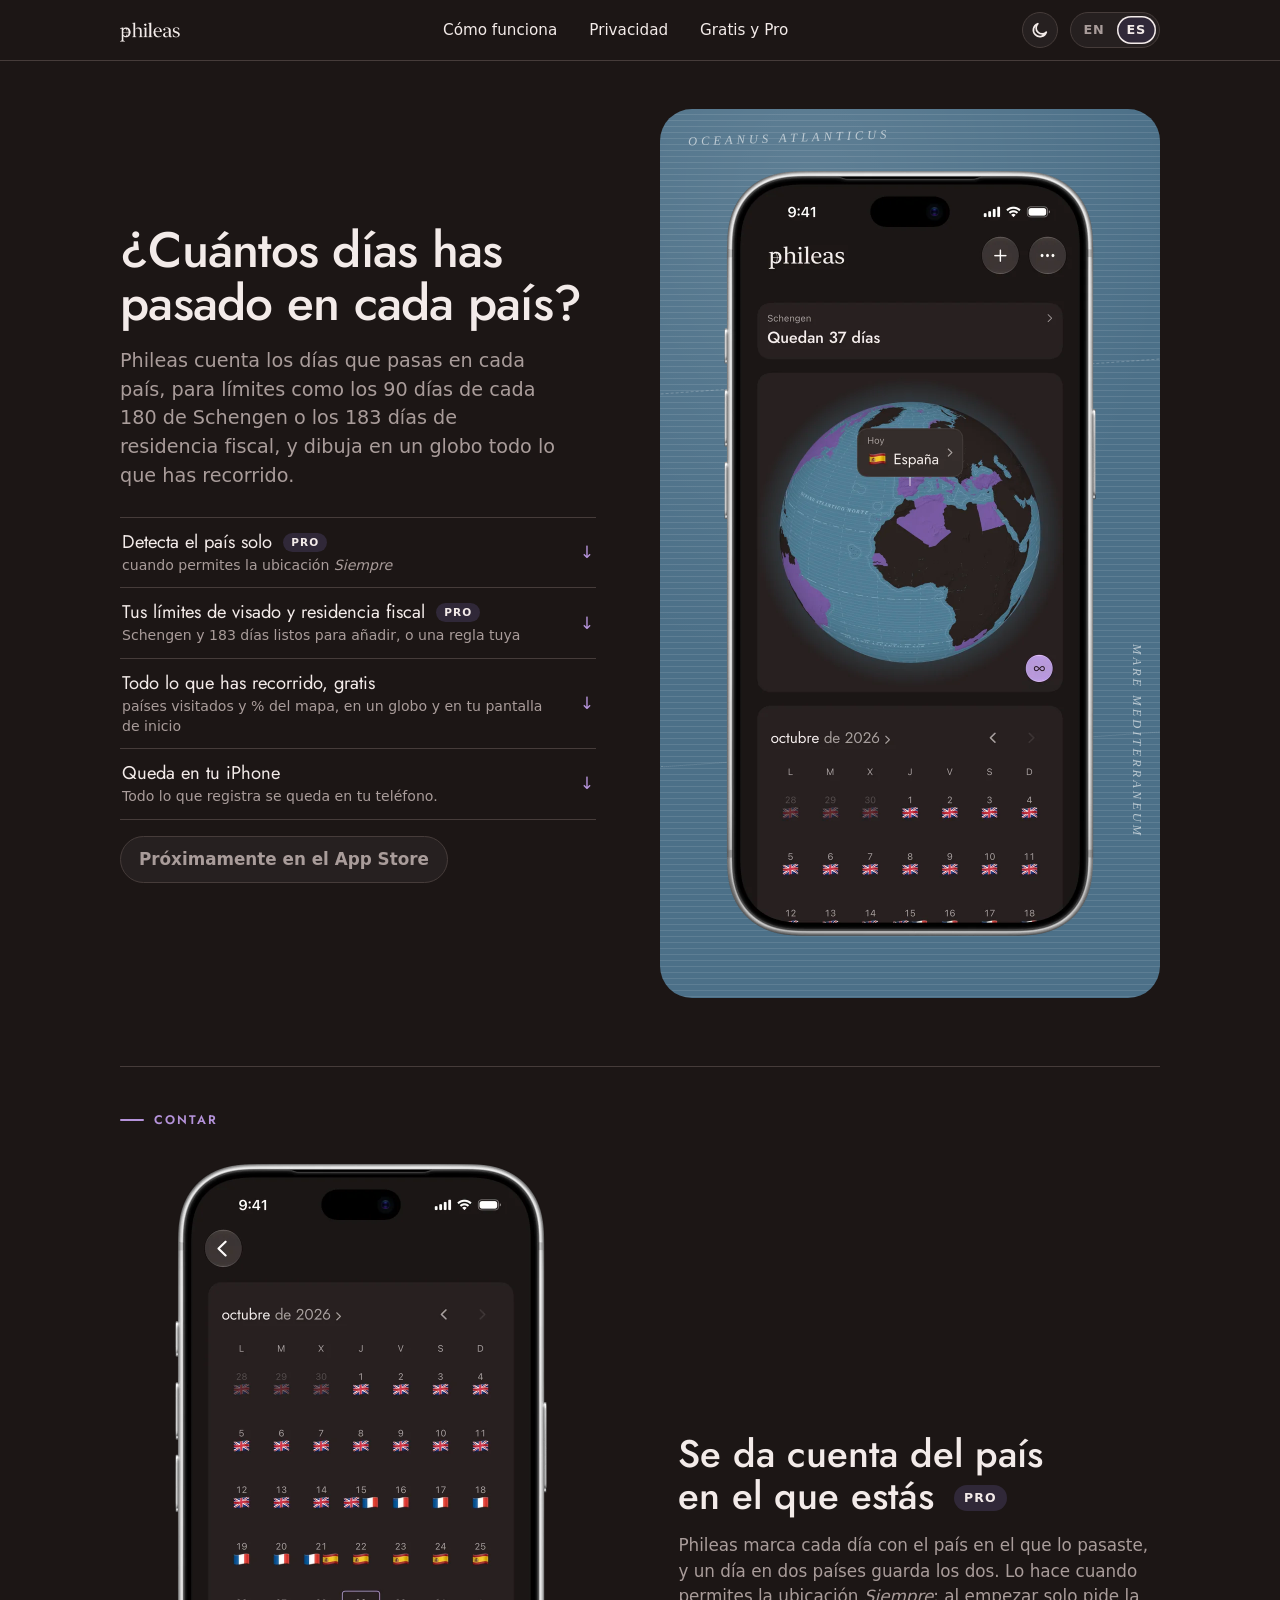
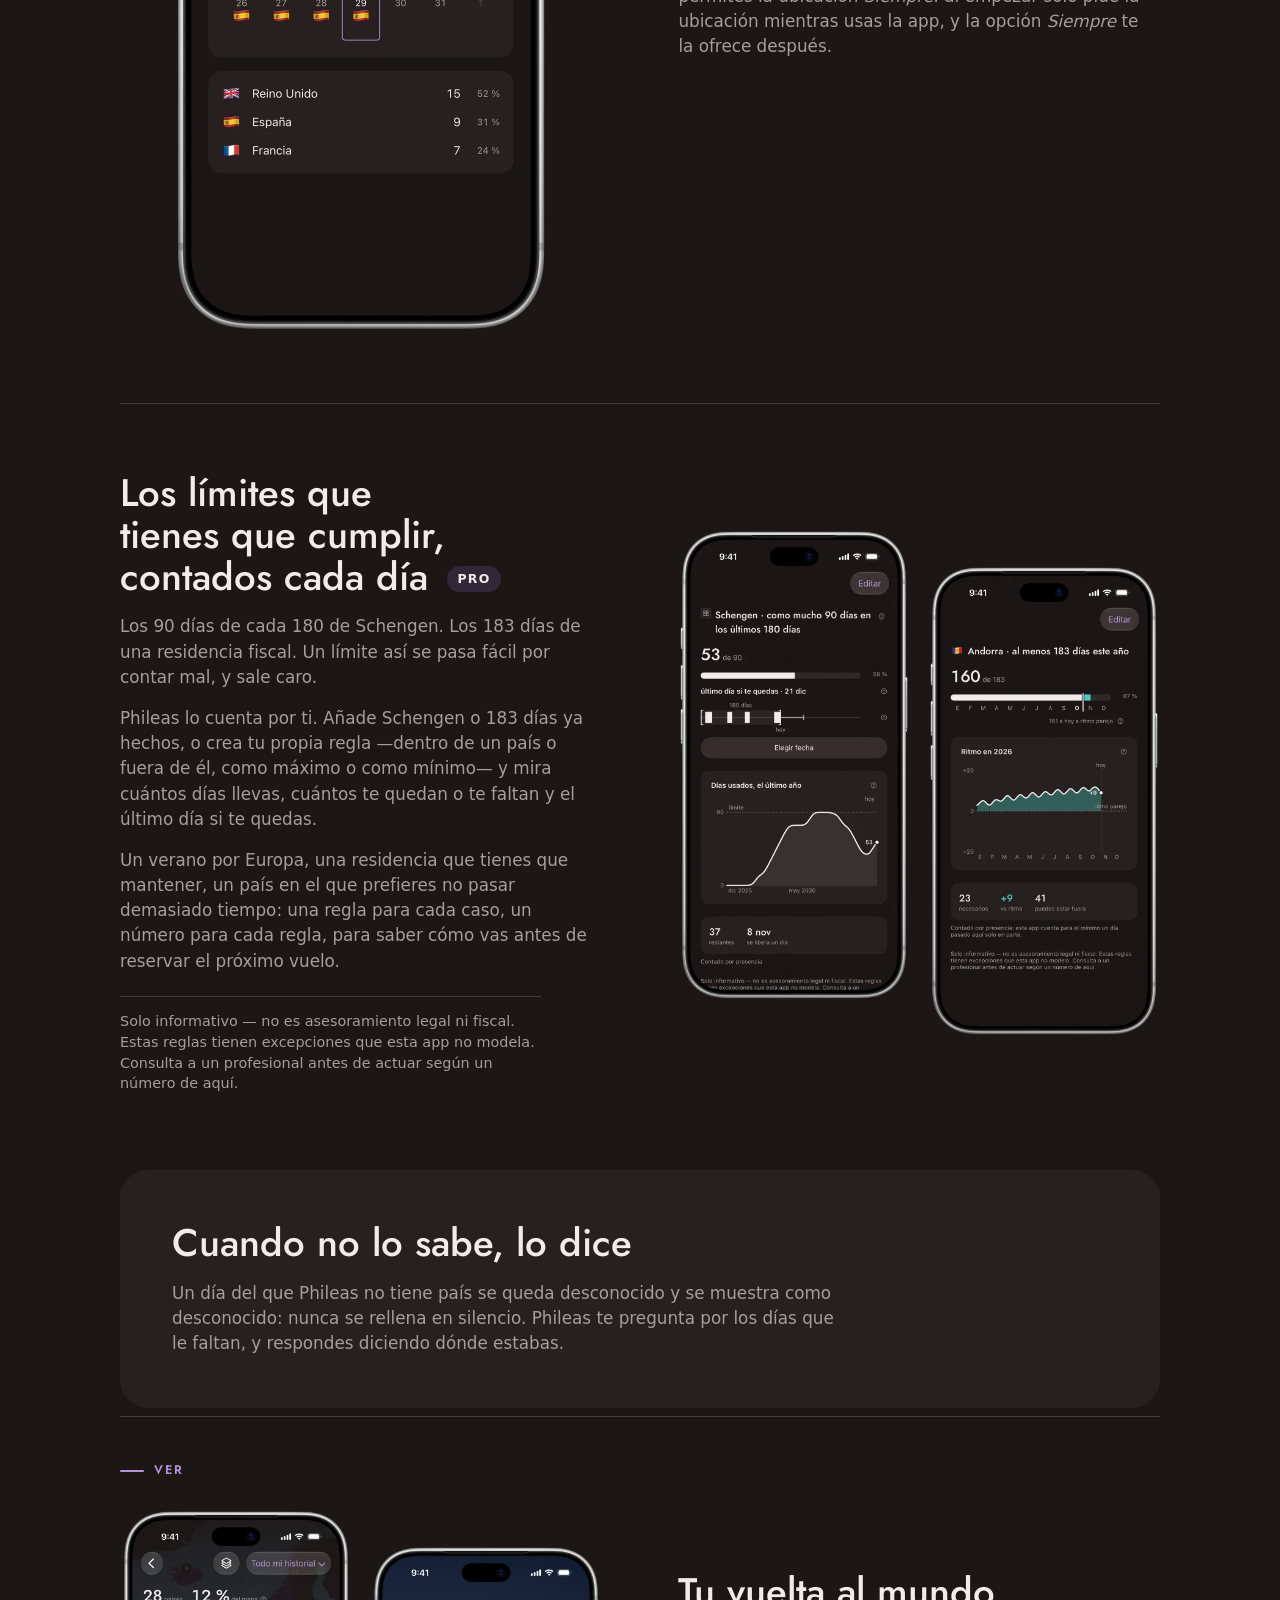
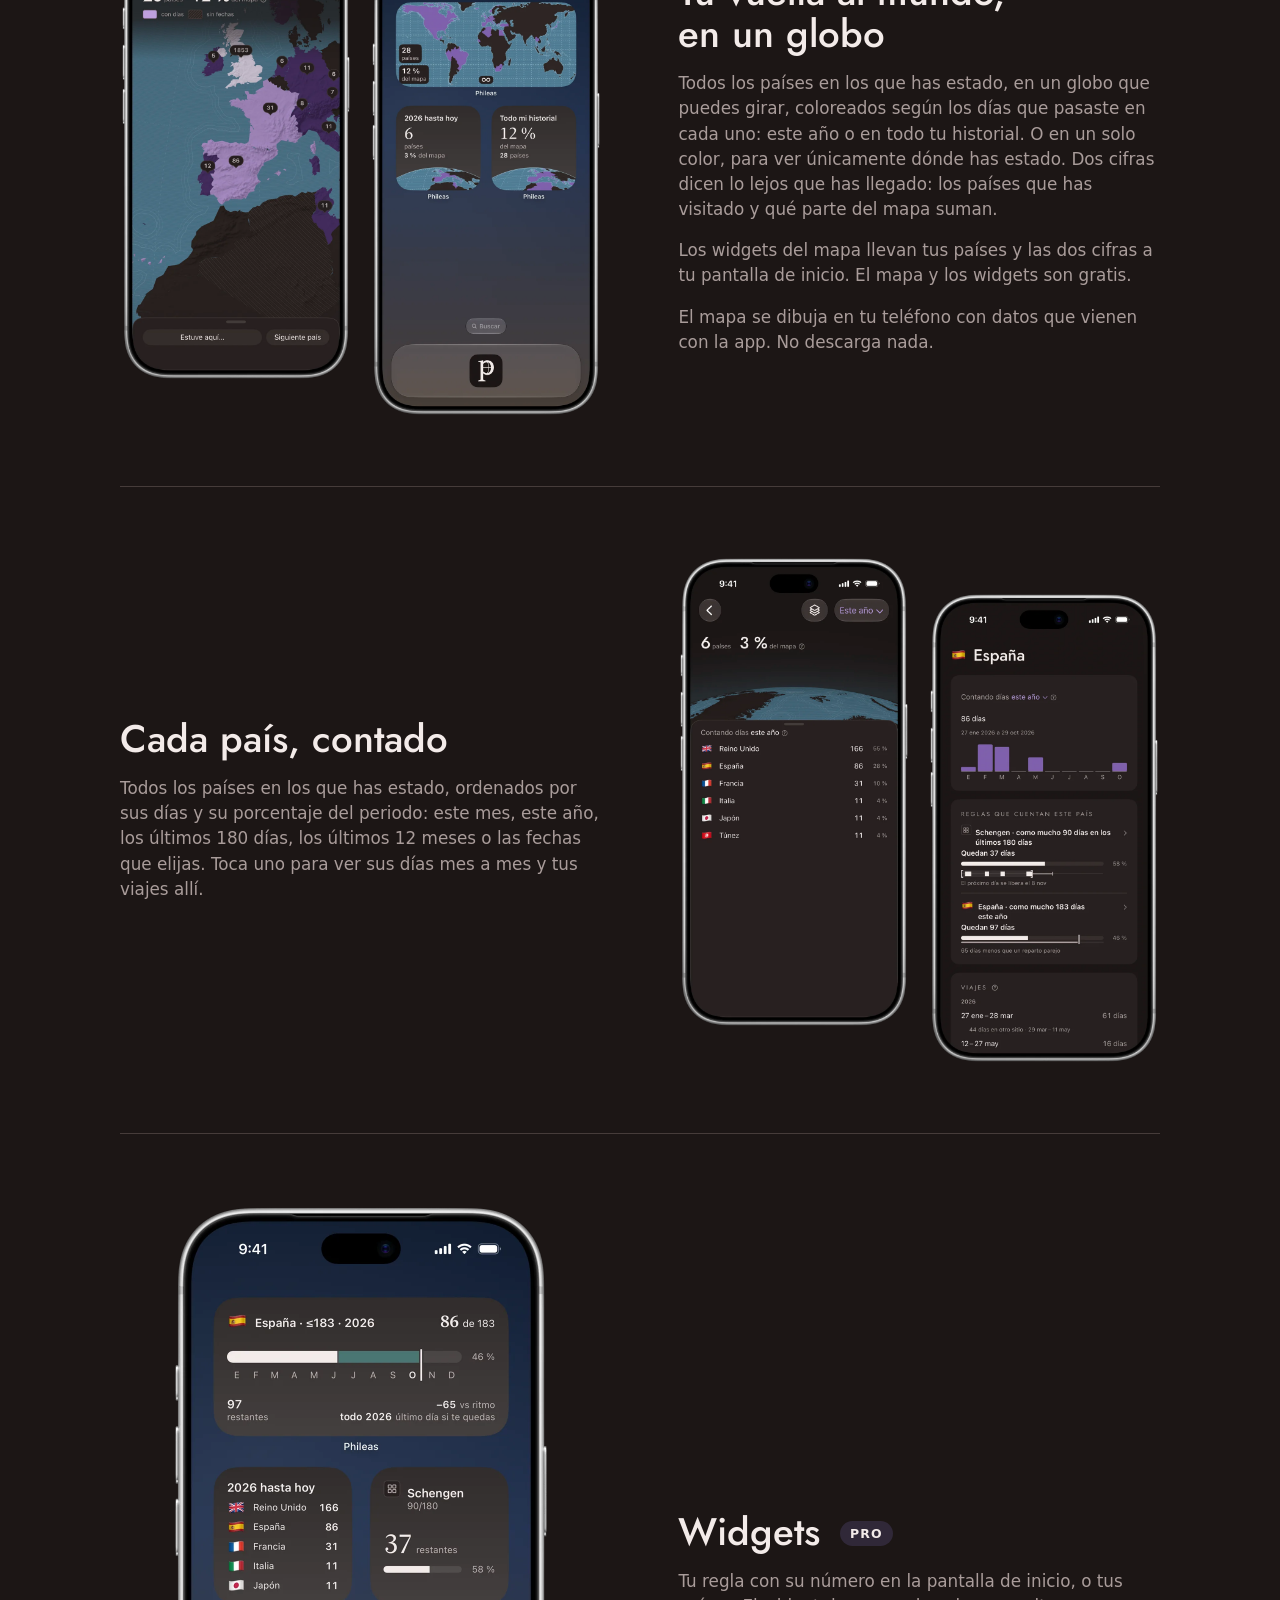
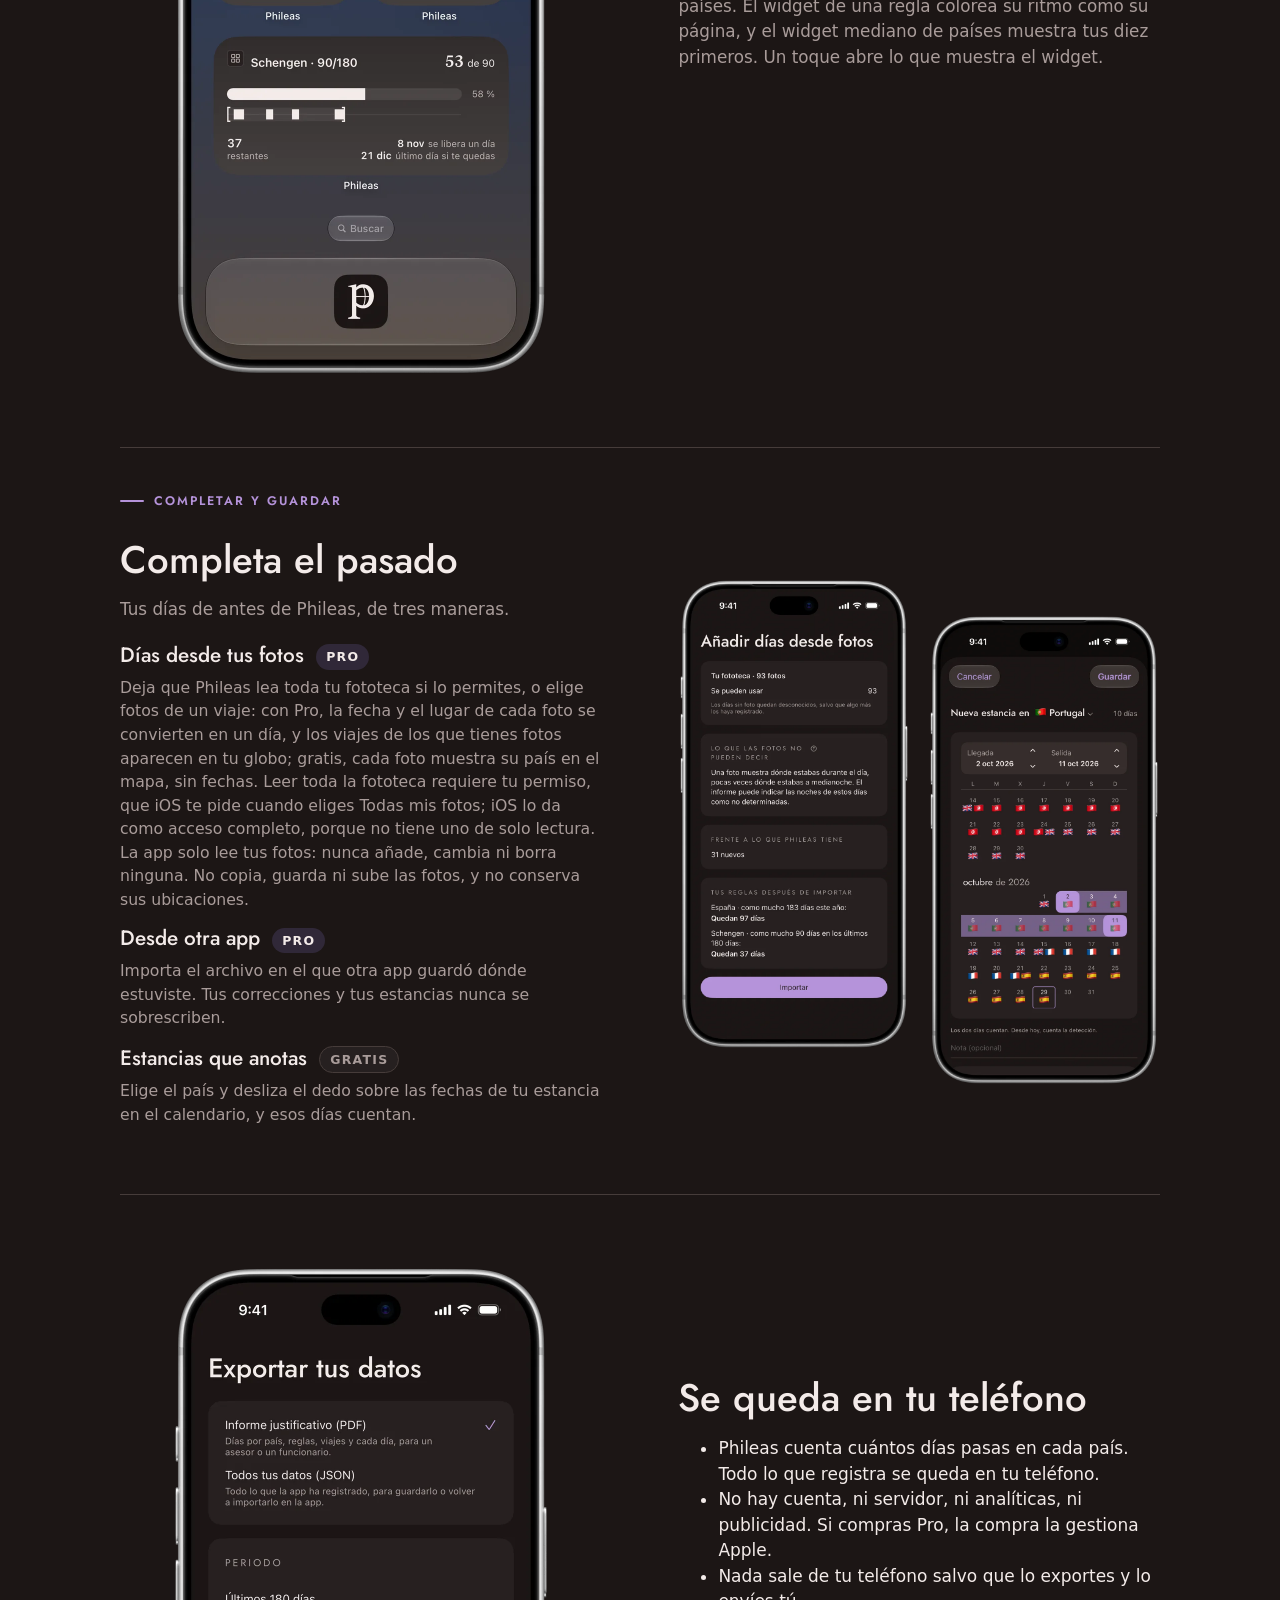
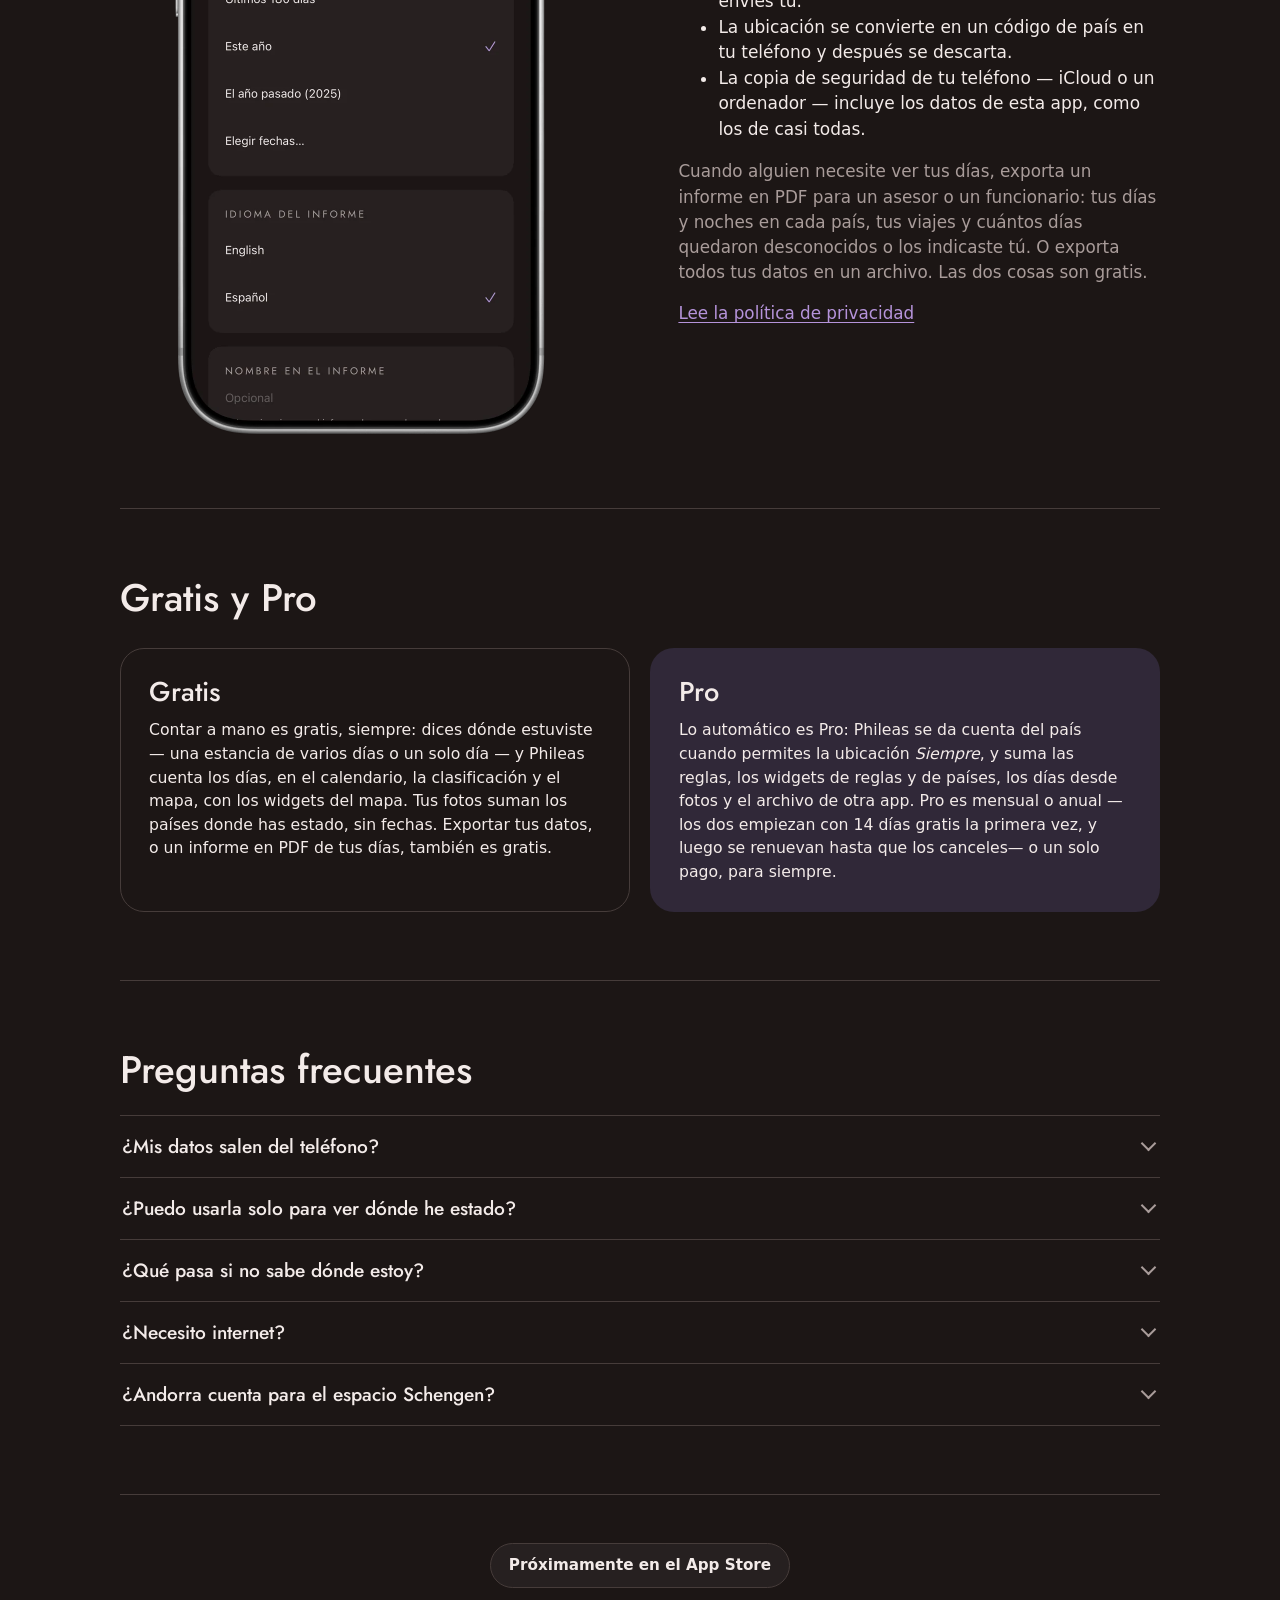
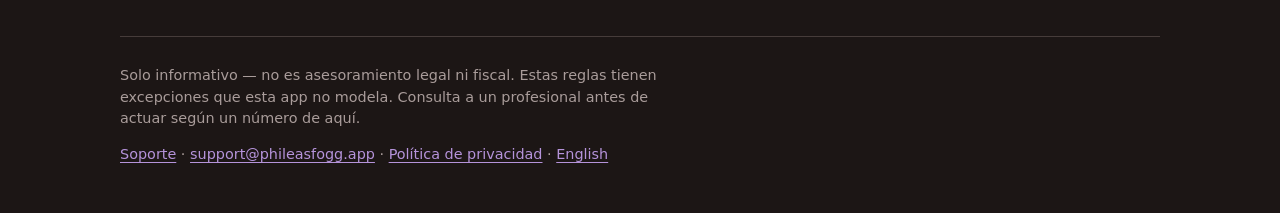
==== commit 43a691f5: "The landing after build 47: countries with no dates and the one-colour map — the globe's paragraph s" ====
--- a/es/index.html
+++ b/es/index.html
@@ -17,14 +17,14 @@
 <meta property="og:description" content="Phileas cuenta los días que pasas en cada país, para límites como los 90/180 de Schengen o los 183 de residencia fiscal, y dibuja dónde has estado.">
 <meta property="og:url" content="https://phileasfogg.app/es/">
 <meta property="og:locale" content="es_ES">
-<meta property="og:image" content="https://phileasfogg.app/pictures/es/share-051130ec.jpg">
+<meta property="og:image" content="https://phileasfogg.app/pictures/es/share-0294825b.jpg">
 <meta property="og:image:width" content="1200">
 <meta property="og:image:height" content="630">
 <meta property="og:image:alt" content="Phileas en dos iPhone: un globo con todos los países visitados y un mes de días con los países ordenados.">
 <meta name="twitter:card" content="summary_large_image">
 <meta name="twitter:title" content="Phileas — días por país: Schengen, 183 días y tu mapa de viajes">
 <meta name="twitter:description" content="Phileas cuenta los días que pasas en cada país, para límites como los 90/180 de Schengen o los 183 de residencia fiscal, y dibuja dónde has estado.">
-<meta name="twitter:image" content="https://phileasfogg.app/pictures/es/share-051130ec.jpg">
+<meta name="twitter:image" content="https://phileasfogg.app/pictures/es/share-0294825b.jpg">
 <meta name="twitter:image:alt" content="Phileas en dos iPhone: un globo con todos los países visitados y un mes de días con los países ordenados.">
 <link rel="icon" href="/favicon.svg" type="image/svg+xml">
 <link rel="stylesheet" href="/site.css">
@@ -75,10 +75,10 @@
 <p class="eyebrow" id="see-label">Ver</p>
 <section class="row flip" id="globe">
 <div class="words"><h2>Tu vuelta al mundo, en un globo</h2>
-<p>Todos los países en los que has estado, en un globo que puedes girar, coloreados según los días que pasaste en cada uno: este año o en todo tu historial. Dos cifras dicen lo lejos que has llegado: los países que has visitado y qué parte del mapa suman.</p>
+<p>Todos los países en los que has estado, en un globo que puedes girar, coloreados según los días que pasaste en cada uno: este año o en todo tu historial. O en un solo color, para ver únicamente dónde has estado. Dos cifras dicen lo lejos que has llegado: los países que has visitado y qué parte del mapa suman.</p>
 <p>Los widgets del mapa llevan tus países y las dos cifras a tu pantalla de inicio. El mapa y los widgets son gratis.</p>
 <p>El mapa se dibuja en tu teléfono con datos que vienen con la app. No descarga nada.</p></div>
-<figure class="pic"><div class="pair"><div class="phone"><img class="shot v-d" src="/pictures/es/map-history-dark.webp" alt="El mapa en Todo mi historial: un globo con todos los países visitados, coloreados según sus días, y los países visitados y el porcentaje del mapa." width="760" height="1554" decoding="async" loading="lazy"><img class="shot v-l" src="/pictures/es/map-history-light.webp" alt="El mapa en Todo mi historial: un globo con todos los países visitados, coloreados según sus días, y los países visitados y el porcentaje del mapa." width="760" height="1554" decoding="async" loading="lazy"></div><div class="phone"><img class="shot v-d" src="/pictures/es/places-widget-dark.webp" alt="El widget Mapa y dos widgets de países visitados en la pantalla de inicio de un iPhone: tus países en un mapa plano, y los países visitados y el porcentaje del mapa, este año y en todo tu historial." width="760" height="1554" decoding="async" loading="lazy"><img class="shot v-l" src="/pictures/es/places-widget-light.webp" alt="El widget Mapa y dos widgets de países visitados en la pantalla de inicio de un iPhone: tus países en un mapa plano, y los países visitados y el porcentaje del mapa, este año y en todo tu historial." width="760" height="1554" decoding="async" loading="lazy"></div></div></figure>
+<figure class="pic"><div class="pair"><div class="phone"><img class="shot v-d" src="/pictures/es/map-history-dark.webp" alt="El mapa en Todo mi historial: un globo con todos los países visitados, coloreados según sus días, un país sin fechas rayado, y los países visitados y el porcentaje del mapa." width="760" height="1554" decoding="async" loading="lazy"><img class="shot v-l" src="/pictures/es/map-history-light.webp" alt="El mapa en Todo mi historial: un globo con todos los países visitados, coloreados según sus días, un país sin fechas rayado, y los países visitados y el porcentaje del mapa." width="760" height="1554" decoding="async" loading="lazy"></div><div class="phone"><img class="shot v-d" src="/pictures/es/places-widget-dark.webp" alt="El widget Mapa y dos widgets de países visitados en la pantalla de inicio de un iPhone: tus países en un mapa plano, y los países visitados y el porcentaje del mapa, este año y en todo tu historial." width="760" height="1554" decoding="async" loading="lazy"><img class="shot v-l" src="/pictures/es/places-widget-light.webp" alt="El widget Mapa y dos widgets de países visitados en la pantalla de inicio de un iPhone: tus países en un mapa plano, y los países visitados y el porcentaje del mapa, este año y en todo tu historial." width="760" height="1554" decoding="async" loading="lazy"></div></div></figure>
 </section>
 <section class="row" id="countries">
 <div class="words"><h2>Cada país, contado</h2>
@@ -113,7 +113,7 @@
 </section>
 <section class="block faq" id="faq">
 <div class="section-head"><h2>Preguntas frecuentes</h2></div>
-<div class="faq-list"><details class="qa"><summary><h3>¿Mis datos salen del teléfono?</h3></summary><p>Nada sale de tu teléfono salvo que lo exportes y lo envíes tú. No hay cuenta, ni servidor, ni analíticas, ni publicidad. Si compras Pro, la compra la gestiona Apple. La copia de seguridad de tu teléfono — iCloud o un ordenador — incluye los datos de esta app, como los de casi todas. La app no los envía; lo hace tu teléfono, si tienes las copias activadas.</p></details><details class="qa"><summary><h3>¿Puedo usarla solo para ver dónde he estado?</h3></summary><p>Sí, y gratis: dices dónde has estado, una estancia de varios días o un solo día, y Phileas dibuja tus países en el globo y cuenta los países que has visitado, con los widgets del mapa en tu pantalla de inicio. Tus fotos suman gratis los países donde has estado, sin fechas; convertirlas en días, y darse cuenta del país solo, son Pro.</p></details><details class="qa"><summary><h3>¿Qué pasa si no sabe dónde estoy?</h3></summary><p>El día se queda desconocido, y Phileas lo muestra como desconocido: nunca lo rellena en silencio. Te pregunta por los días que le faltan, y respondes diciendo dónde estabas, un día o una estancia de varios.</p></details><details class="qa"><summary><h3>¿Necesito internet?</h3></summary><p>Phileas cuenta tus días en tu teléfono. El mapa se dibuja en tu teléfono con datos que vienen con la app. No descarga nada. Comprar Pro, empezar la prueba de 14 días o restaurar una compra pasa por el App Store, que necesita conexión.</p></details><details class="qa"><summary><h3>¿Andorra cuenta para el espacio Schengen?</h3></summary><p>Solo si la activas. Mónaco, San Marino, la Ciudad del Vaticano y Andorra cuentan como países propios, y para el espacio Schengen solo si los activas, en Ajustes, en Territorios. Phileas cuenta los días en Åland como días en el espacio Schengen. Phileas cuenta los días en Gibraltar como días en el espacio Schengen desde el 15 de julio de 2026, según el Gobierno británico.</p></details></div>
+<div class="faq-list"><details class="qa"><summary><h3>¿Mis datos salen del teléfono?</h3></summary><p>Nada sale de tu teléfono salvo que lo exportes y lo envíes tú. No hay cuenta, ni servidor, ni analíticas, ni publicidad. Si compras Pro, la compra la gestiona Apple. La copia de seguridad de tu teléfono — iCloud o un ordenador — incluye los datos de esta app, como los de casi todas. La app no los envía; lo hace tu teléfono, si tienes las copias activadas.</p></details><details class="qa"><summary><h3>¿Puedo usarla solo para ver dónde he estado?</h3></summary><p>Sí, y gratis: marca en el mapa los países donde has estado con <em>Estuve aquí</em>, sin fechas, o di dónde estuviste, una estancia de varios días o un solo día. Phileas dibuja tus países en el globo y cuenta los países que has visitado, con los widgets del mapa en tu pantalla de inicio. Tus fotos también pueden sumarlos, gratis; convertirlas en días, y darse cuenta del país solo, son Pro.</p></details><details class="qa"><summary><h3>¿Qué pasa si no sabe dónde estoy?</h3></summary><p>El día se queda desconocido, y Phileas lo muestra como desconocido: nunca lo rellena en silencio. Te pregunta por los días que le faltan, y respondes diciendo dónde estabas, un día o una estancia de varios.</p></details><details class="qa"><summary><h3>¿Necesito internet?</h3></summary><p>Phileas cuenta tus días en tu teléfono. El mapa se dibuja en tu teléfono con datos que vienen con la app. No descarga nada. Comprar Pro, empezar la prueba de 14 días o restaurar una compra pasa por el App Store, que necesita conexión.</p></details><details class="qa"><summary><h3>¿Andorra cuenta para el espacio Schengen?</h3></summary><p>Solo si la activas. Mónaco, San Marino, la Ciudad del Vaticano y Andorra cuentan como países propios, y para el espacio Schengen solo si los activas, en Ajustes, en Territorios. Phileas cuenta los días en Åland como días en el espacio Schengen. Phileas cuenta los días en Gibraltar como días en el espacio Schengen desde el 15 de julio de 2026, según el Gobierno británico.</p></details></div>
 </section>
 <div class="closing"><p class="soon">Próximamente en el App Store</p></div>
 </main>
